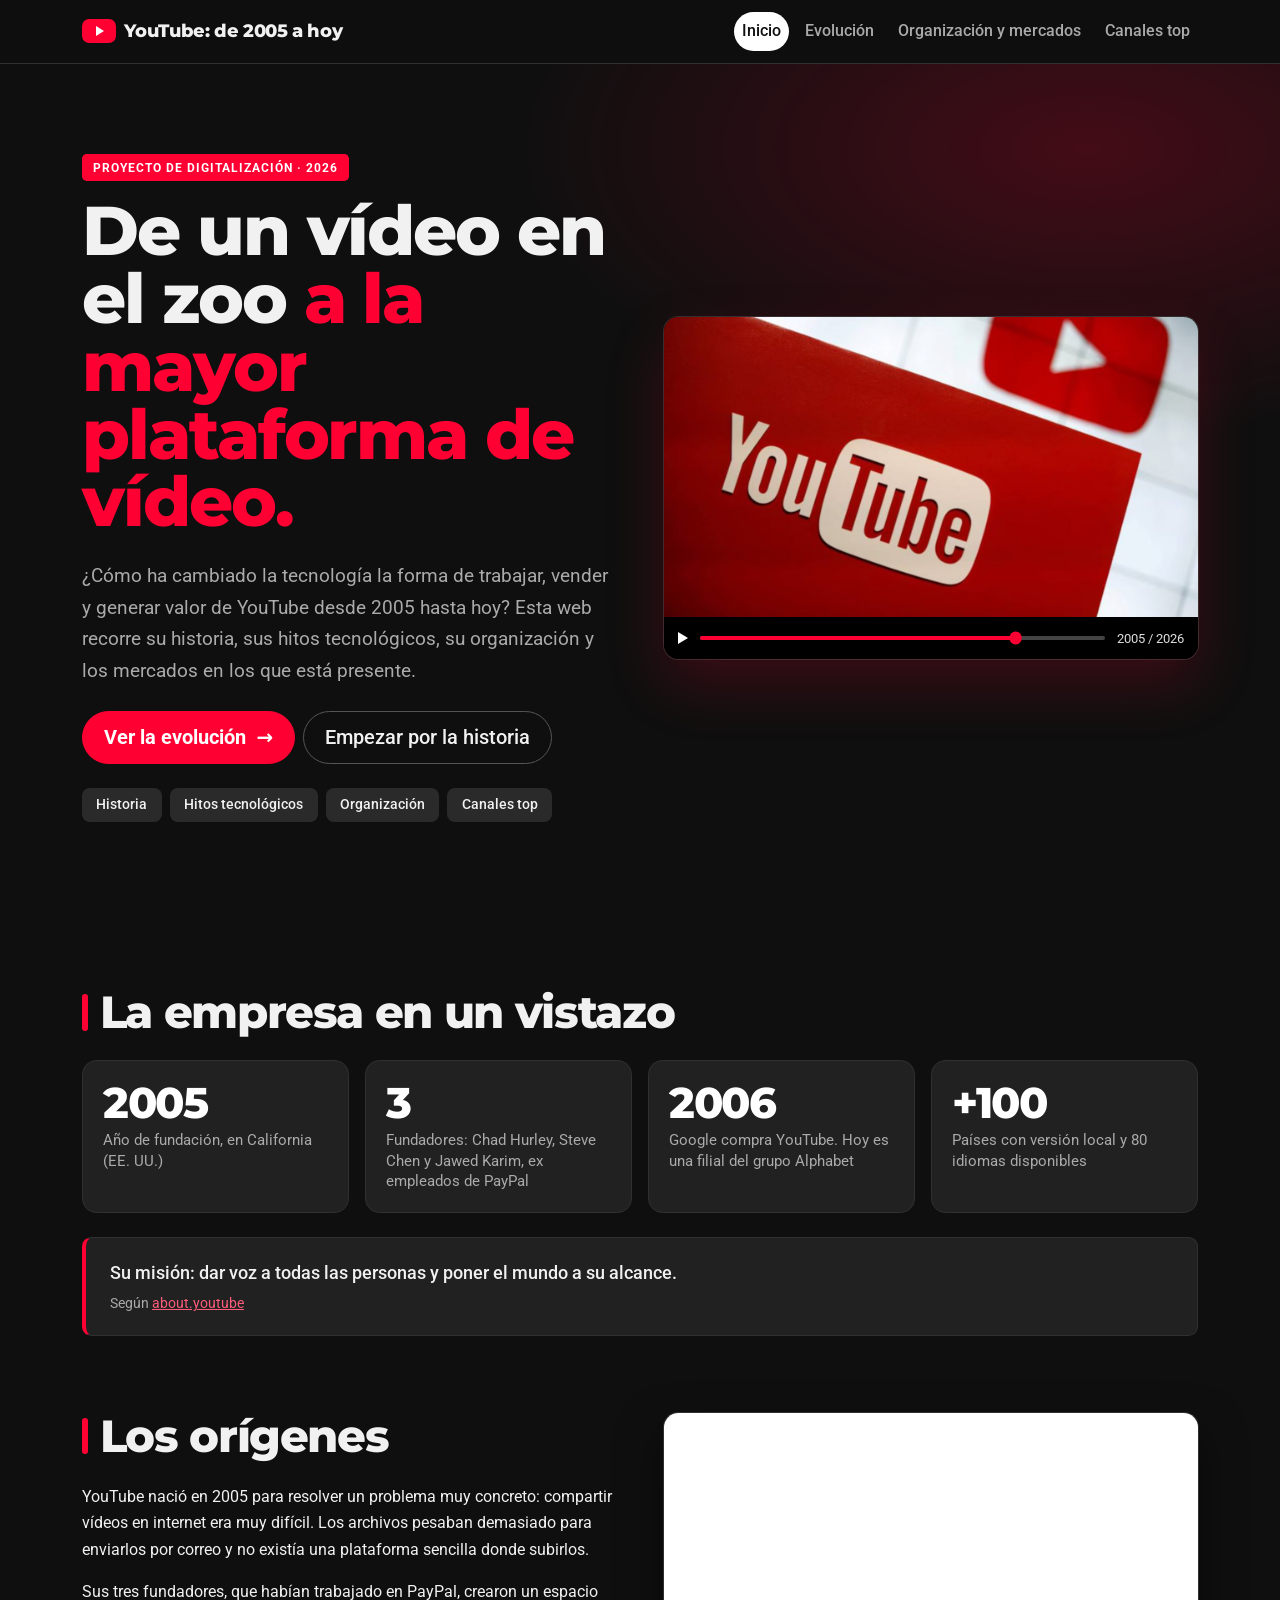
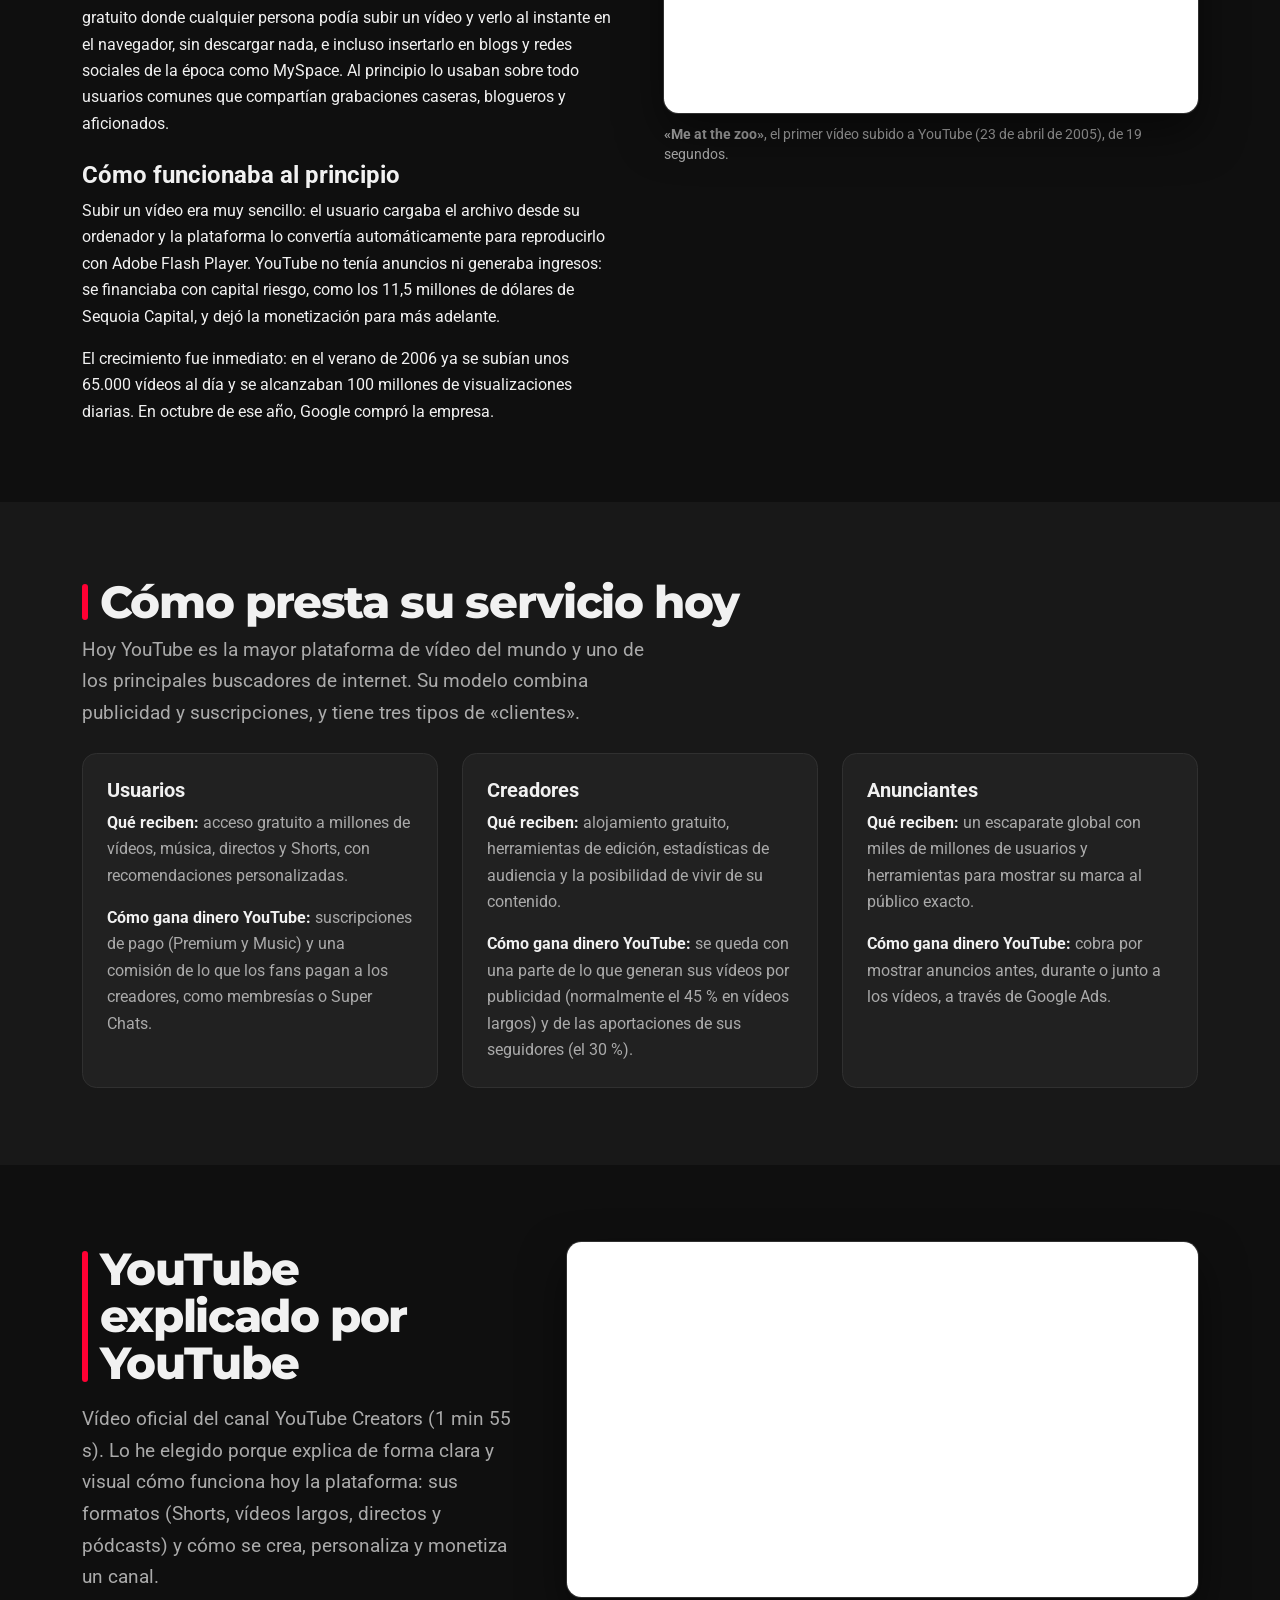
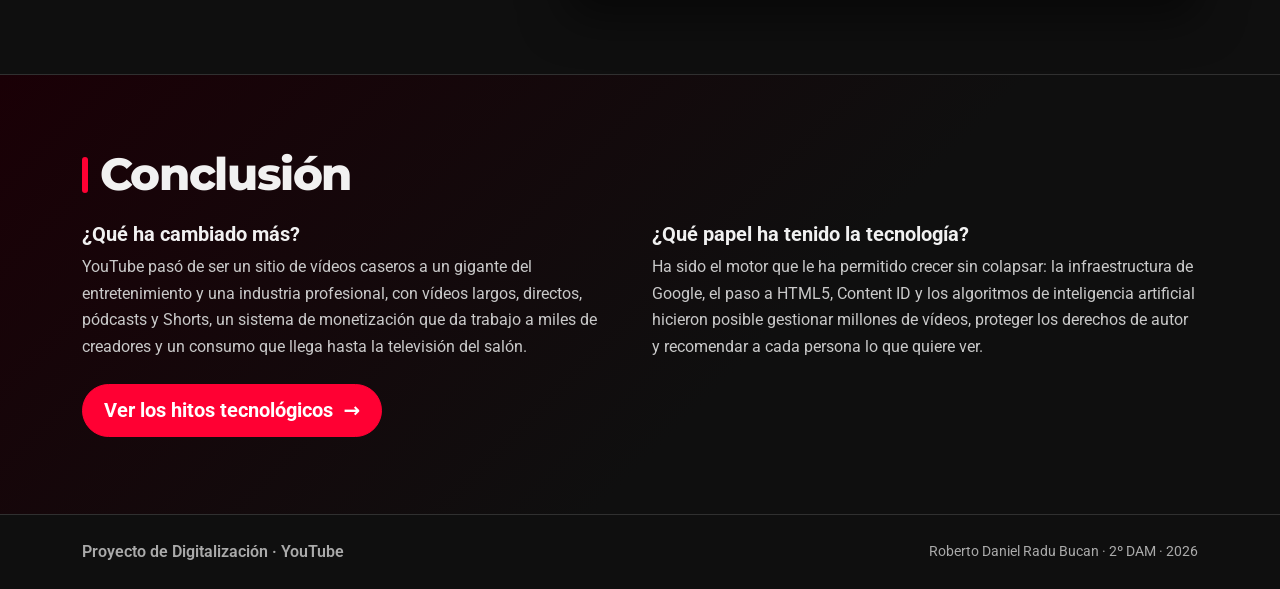
==== index.html @ c30980f0 "Web del proyecto de Digitalización: YouTube de 2005 a hoy - Páginas: Inicio, Evolución, Organización" ====
<!doctype html>
<html lang="es" data-bs-theme="dark">
<head>
  <meta charset="utf-8">
  <meta name="viewport" content="width=device-width, initial-scale=1">
  <meta name="description" content="Historia de YouTube desde su creación en 2005 y cómo presta hoy su servicio.">
  <title>Inicio | YouTube: de 2005 a hoy</title>
  <!-- Primero Bootstrap, después los estilos del proyecto. -->
  <link href="https://cdn.jsdelivr.net/npm/bootstrap@5.3.9/dist/css/bootstrap.min.css"
        rel="stylesheet" integrity="sha384-yEPZ7jP9S0QKiUQ0m3jjsO4ProIW7wvR9gXkI7JOGa2XVsw53Yke2bsdkBbjmmiX"
        crossorigin="anonymous">
  <!-- Tipografías: Montserrat para los titulares y Roboto (la de YouTube) para el texto. -->
  <link rel="preconnect" href="https://fonts.googleapis.com">
  <link rel="preconnect" href="https://fonts.gstatic.com" crossorigin>
  <link href="https://fonts.googleapis.com/css2?family=Montserrat:wght@700;800;900&family=Roboto:wght@400;500;700;900&display=swap" rel="stylesheet">
  <link rel="stylesheet" href="css/style.css">
</head>
<body class="d-flex flex-column min-vh-100">
  <a class="visually-hidden-focusable skip-link" href="#contenido">Saltar al contenido</a>

  <!-- Navegación común. Bootstrap controla el menú plegable en móviles. -->
  <nav class="navbar navbar-expand-md fixed-top site-nav" aria-label="Navegación principal">
    <div class="container">
      <a class="navbar-brand brand" href="index.html">
        <span class="brand-mark" aria-hidden="true"></span> YouTube: de 2005 a hoy
      </a>
      <button class="navbar-toggler" type="button" data-bs-toggle="collapse"
              data-bs-target="#menuPrincipal" aria-controls="menuPrincipal"
              aria-expanded="false" aria-label="Mostrar u ocultar la navegación">
        <span class="navbar-toggler-icon"></span>
      </button>
      <div class="collapse navbar-collapse" id="menuPrincipal">
        <ul class="navbar-nav ms-auto gap-md-2">
          <li class="nav-item"><a class="nav-link active" href="index.html" aria-current="page">Inicio</a></li>
          <li class="nav-item"><a class="nav-link" href="evolucion.html">Evolución</a></li>
          <li class="nav-item"><a class="nav-link" href="organizacion.html">Organización y mercados</a></li>
          <li class="nav-item"><a class="nav-link" href="canales.html">Canales top</a></li>
        </ul>
      </div>
    </div>
  </nav>

  <main id="contenido" tabindex="-1">
    <!-- Hero con dos columnas a partir de pantallas grandes. -->
    <section class="hero" aria-labelledby="titulo-inicio">
      <div class="container">
        <div class="row align-items-center g-4 g-lg-5">
          <div class="col-lg-6">
            <p class="eyebrow mb-3">Proyecto de Digitalización · 2026</p>
            <h1 id="titulo-inicio" class="hero-title">De un vídeo en el zoo <span>a la mayor plataforma de vídeo.</span></h1>
            <p class="intro mt-4 mb-4">
              ¿Cómo ha cambiado la tecnología la forma de trabajar, vender y generar valor de YouTube
              desde 2005 hasta hoy? Esta web recorre su historia, sus hitos tecnológicos, su organización
              y los mercados en los que está presente.
            </p>
            <div class="d-flex flex-wrap gap-2">
              <a class="btn btn-accent btn-lg" href="evolucion.html">
                Ver la evolución <span aria-hidden="true">→</span>
              </a>
              <a class="btn btn-ghost btn-lg" href="#historia">Empezar por la historia</a>
            </div>
            <ul class="chips list-unstyled mt-4 mb-0" aria-label="Temas de la web">
              <li><a href="#historia">Historia</a></li>
              <li><a href="evolucion.html">Hitos tecnológicos</a></li>
              <li><a href="organizacion.html">Organización</a></li>
              <li><a href="canales.html">Canales top</a></li>
            </ul>
          </div>
          <div class="col-lg-6">
            <div class="hero-media player">
              <img src="img/youtube-logo-oficina.jpg" width="1280" height="720" class="img-fluid"
                   alt="Logotipo de YouTube en blanco sobre un panel rojo en unas oficinas">
              <!-- Barra decorativa que imita el reproductor de YouTube. -->
              <div class="player-bar" aria-hidden="true">
                <span class="player-progress"></span>
                <span class="player-time">2005 / 2026</span>
              </div>
            </div>
          </div>
        </div>
      </div>
    </section>

    <!-- Ficha rápida de la empresa. -->
    <section class="section-space pb-0" aria-labelledby="titulo-ficha">
      <div class="container">
        <h2 id="titulo-ficha" class="section-title mb-4">La empresa en un vistazo</h2>
        <div class="row row-cols-2 row-cols-lg-4 g-3">
          <div class="col"><div class="stat-card h-100"><span class="stat-value">2005</span><span class="stat-label">Año de fundación, en California (EE. UU.)</span></div></div>
          <div class="col"><div class="stat-card h-100"><span class="stat-value">3</span><span class="stat-label">Fundadores: Chad Hurley, Steve Chen y Jawed Karim, ex empleados de PayPal</span></div></div>
          <div class="col"><div class="stat-card h-100"><span class="stat-value">2006</span><span class="stat-label">Google compra YouTube. Hoy es una filial del grupo Alphabet</span></div></div>
          <div class="col"><div class="stat-card h-100"><span class="stat-value">+100</span><span class="stat-label">Países con versión local y 80 idiomas disponibles</span></div></div>
        </div>
        <blockquote class="mission mt-4 mb-0">
          <p class="mb-1">Su misión: dar voz a todas las personas y poner el mundo a su alcance.</p>
          <footer>Según <a href="https://about.youtube/" target="_blank" rel="noopener">about.youtube</a></footer>
        </blockquote>
      </div>
    </section>

    <!-- Historia: orígenes y primeras etapas. -->
    <section id="historia" class="section-space" aria-labelledby="titulo-historia">
      <div class="container">
        <div class="row g-4 g-lg-5 align-items-start">
          <div class="col-lg-6">
            <h2 id="titulo-historia" class="section-title mb-4">Los orígenes</h2>
            <p>
              YouTube nació en 2005 para resolver un problema muy concreto: compartir vídeos en internet era
              muy difícil. Los archivos pesaban demasiado para enviarlos por correo y no existía una plataforma
              sencilla donde subirlos.
            </p>
            <p>
              Sus tres fundadores, que habían trabajado en PayPal, crearon un espacio gratuito donde cualquier
              persona podía subir un vídeo y verlo al instante en el navegador, sin descargar nada, e incluso
              insertarlo en blogs y redes sociales de la época como MySpace. Al principio lo usaban sobre todo
              usuarios comunes que compartían grabaciones caseras, blogueros y aficionados.
            </p>
            <h3 class="h4 fw-bold mt-4">Cómo funcionaba al principio</h3>
            <p>
              Subir un vídeo era muy sencillo: el usuario cargaba el archivo desde su ordenador y la plataforma
              lo convertía automáticamente para reproducirlo con Adobe Flash Player. YouTube no tenía anuncios ni
              generaba ingresos: se financiaba con capital riesgo, como los 11,5 millones de dólares de Sequoia
              Capital, y dejó la monetización para más adelante.
            </p>
            <p class="mb-0">
              El crecimiento fue inmediato: en el verano de 2006 ya se subían unos 65.000 vídeos al día y se
              alcanzaban 100 millones de visualizaciones diarias. En octubre de ese año, Google compró la empresa.
            </p>
          </div>
          <div class="col-lg-6">
            <figure class="video-figure mb-0">
              <div class="ratio ratio-16x9">
                <iframe src="https://www.youtube-nocookie.com/embed/jNQXAC9IVRw" title="Me at the zoo, primer vídeo de YouTube"
                        loading="lazy" allow="accelerometer; encrypted-media; gyroscope; picture-in-picture"
                        referrerpolicy="strict-origin-when-cross-origin" allowfullscreen></iframe>
              </div>
              <figcaption>
                <strong>«Me at the zoo»</strong>, el primer vídeo subido a YouTube (23 de abril de 2005), de 19 segundos.
              </figcaption>
            </figure>
          </div>
        </div>
      </div>
    </section>

    <!-- Una columna en móvil y tres a partir del breakpoint md. -->
    <section class="section-space section-alt" aria-labelledby="titulo-hoy">
      <div class="container">
        <h2 id="titulo-hoy" class="section-title mb-2">Cómo presta su servicio hoy</h2>
        <p class="intro mb-4">
          Hoy YouTube es la mayor plataforma de vídeo del mundo y uno de los principales buscadores de internet.
          Su modelo combina publicidad y suscripciones, y tiene tres tipos de «clientes».
        </p>
        <div class="row row-cols-1 row-cols-md-3 g-3 g-lg-4">
          <div class="col">
            <article class="card service-card h-100">
              <div class="card-body p-4">
                <h3 class="h5 fw-bold">Usuarios</h3>
                <p><strong>Qué reciben:</strong> acceso gratuito a millones de vídeos, música, directos y Shorts, con recomendaciones personalizadas.</p>
                <p class="mb-0"><strong>Cómo gana dinero YouTube:</strong> suscripciones de pago (Premium y Music) y una comisión de lo que los fans pagan a los creadores, como membresías o Super Chats.</p>
              </div>
            </article>
          </div>
          <div class="col">
            <article class="card service-card h-100">
              <div class="card-body p-4">
                <h3 class="h5 fw-bold">Creadores</h3>
                <p><strong>Qué reciben:</strong> alojamiento gratuito, herramientas de edición, estadísticas de audiencia y la posibilidad de vivir de su contenido.</p>
                <p class="mb-0"><strong>Cómo gana dinero YouTube:</strong> se queda con una parte de lo que generan sus vídeos por publicidad (normalmente el 45 % en vídeos largos) y de las aportaciones de sus seguidores (el 30 %).</p>
              </div>
            </article>
          </div>
          <div class="col">
            <article class="card service-card h-100">
              <div class="card-body p-4">
                <h3 class="h5 fw-bold">Anunciantes</h3>
                <p><strong>Qué reciben:</strong> un escaparate global con miles de millones de usuarios y herramientas para mostrar su marca al público exacto.</p>
                <p class="mb-0"><strong>Cómo gana dinero YouTube:</strong> cobra por mostrar anuncios antes, durante o junto a los vídeos, a través de Google Ads.</p>
              </div>
            </article>
          </div>
        </div>
      </div>
    </section>

    <!-- Vídeo oficial elegido en la Fase 1. -->
    <section class="section-space" aria-labelledby="titulo-video">
      <div class="container">
        <div class="row g-4 g-lg-5 align-items-center">
          <div class="col-lg-5">
            <h2 id="titulo-video" class="section-title mb-3">YouTube explicado por YouTube</h2>
            <p class="intro mb-0">
              Vídeo oficial del canal YouTube Creators (1 min 55 s). Lo he elegido porque explica de forma clara
              y visual cómo funciona hoy la plataforma: sus formatos (Shorts, vídeos largos, directos y pódcasts)
              y cómo se crea, personaliza y monetiza un canal.
            </p>
          </div>
          <div class="col-lg-7">
            <div class="ratio ratio-16x9 video-frame">
              <iframe src="https://www.youtube-nocookie.com/embed/qlzSMFWs0xQ" title="Vídeo oficial de YouTube Creators sobre cómo empezar en YouTube"
                      loading="lazy" allow="accelerometer; encrypted-media; gyroscope; picture-in-picture"
                        referrerpolicy="strict-origin-when-cross-origin" allowfullscreen></iframe>
            </div>
          </div>
        </div>
      </div>
    </section>

    <!-- Conclusión y enlace a la siguiente página. -->
    <section class="section-space section-dark" aria-labelledby="titulo-conclusion">
      <div class="container">
        <h2 id="titulo-conclusion" class="section-title mb-4">Conclusión</h2>
        <div class="row g-4">
          <div class="col-md-6">
            <h3 class="h5 fw-bold">¿Qué ha cambiado más?</h3>
            <p class="mb-0">YouTube pasó de ser un sitio de vídeos caseros a un gigante del entretenimiento y una industria profesional, con vídeos largos, directos, pódcasts y Shorts, un sistema de monetización que da trabajo a miles de creadores y un consumo que llega hasta la televisión del salón.</p>
          </div>
          <div class="col-md-6">
            <h3 class="h5 fw-bold">¿Qué papel ha tenido la tecnología?</h3>
            <p class="mb-0">Ha sido el motor que le ha permitido crecer sin colapsar: la infraestructura de Google, el paso a HTML5, Content ID y los algoritmos de inteligencia artificial hicieron posible gestionar millones de vídeos, proteger los derechos de autor y recomendar a cada persona lo que quiere ver.</p>
          </div>
        </div>
        <a class="btn btn-accent btn-lg mt-4" href="evolucion.html">Ver los hitos tecnológicos <span aria-hidden="true">→</span></a>
      </div>
    </section>
  </main>

  <!-- Pie común a todas las páginas. -->
  <footer class="site-footer mt-auto">
    <div class="container d-flex flex-wrap align-items-center justify-content-between gap-2">
      <span class="fw-semibold">Proyecto de Digitalización · YouTube</span>
      <small>Roberto Daniel Radu Bucan · 2º DAM · 2026</small>
    </div>
  </footer>

  <!-- El bundle activa los componentes con atributos data-bs-*. -->
  <script src="https://cdn.jsdelivr.net/npm/bootstrap@5.3.9/dist/js/bootstrap.bundle.min.js"
          integrity="sha384-WyOxWvTyr1QaMPfiPJSv76iReVthorl5uWlFtZPyK0IEB0hGzo9y5Bp9mYanr8Bu"
          crossorigin="anonymous"></script>
</body>
</html>
---- css/style.css ----
/* =========================================================
   Tema «YouTube modo oscuro» para el proyecto de YouTube.
   Basado en la plantilla de la asignatura (Bootstrap 5.3).
   ========================================================= */
:root {
  --bg: #0f0f0f;          /* Fondo principal, como la app de YouTube en modo oscuro */
  --bg-2: #181818;        /* Fondo de secciones alternas */
  --card: #212121;        /* Tarjetas */
  --card-2: #2a2a2a;
  --ink: #f1f1f1;         /* Texto principal */
  --muted: #aaaaaa;       /* Texto secundario */
  --accent: #ff0033;      /* Rojo YouTube */
  --accent-dark: #cc0029;
  --border: #303030;
  --nav-height: 4rem;
  --font-text: "Roboto", system-ui, sans-serif;
  --font-display: "Montserrat", "Roboto", system-ui, sans-serif;
  --bs-body-bg: var(--bg);
  --bs-body-color: var(--ink);
}

body {
  padding-top: var(--nav-height);
  background: var(--bg);
  color: var(--ink);
  font-family: var(--font-text);
  line-height: 1.65;
}

a {
  color: #ff5c7a;
}

:focus-visible {
  outline: 3px solid var(--accent);
  outline-offset: 3px;
}

.skip-link {
  position: fixed;
  z-index: 1040;
  top: .5rem;
  left: .5rem;
  padding: .5rem 1rem;
  background: var(--accent);
  color: #fff;
}

/* ---------- Navegación ---------- */
.site-nav {
  min-height: var(--nav-height);
  background: rgb(15 15 15 / 92%);
  backdrop-filter: blur(10px);
  border-bottom: 1px solid var(--border);
}

.brand {
  display: inline-flex;
  align-items: center;
  gap: .55rem;
  color: var(--ink);
  font-family: var(--font-display);
  font-size: 1.15rem;
  font-weight: 800;
  letter-spacing: -.02em;
}

.brand:hover {
  color: #fff;
}

.brand-mark {
  position: relative;
  width: 2.1rem;
  height: 1.5rem;
  border-radius: .45rem;
  background: var(--accent);
}

.brand-mark::after {
  content: "";
  position: absolute;
  top: 50%;
  left: 54%;
  transform: translate(-50%, -50%);
  border-style: solid;
  border-width: .32rem 0 .32rem .55rem;
  border-color: transparent transparent transparent #fff;
}

.site-nav .nav-link {
  padding: .4rem .95rem;
  border-radius: 2rem;
  color: var(--muted);
  font-weight: 500;
}

.site-nav .nav-link:hover {
  background: var(--card-2);
  color: #fff;
}

.site-nav .nav-link.active {
  background: #fff;
  color: #0f0f0f;
}

.site-nav .navbar-toggler {
  border-color: var(--border);
}

.site-nav .navbar-toggler:focus-visible {
  outline: 3px solid var(--accent);
  outline-offset: 2px;
  box-shadow: none;
}

.site-footer {
  padding-block: 1.5rem;
  border-top: 1px solid var(--border);
  background: var(--bg);
  color: var(--muted);
}

/* ---------- Tipografía ---------- */
.hero-title,
.page-title,
.section-title,
.top1-name,
.stat-value,
.top1-number {
  font-family: var(--font-display);
  font-weight: 800;
  letter-spacing: -.03em;
}

.section-title {
  position: relative;
  padding-left: 1.1rem;
  font-size: clamp(1.9rem, 4vw, 2.8rem);
  line-height: 1.05;
}

/* Barra roja a la izquierda de cada título de sección. */
.section-title::before {
  content: "";
  position: absolute;
  top: .12em;
  bottom: .12em;
  left: 0;
  width: .35rem;
  border-radius: .2rem;
  background: var(--accent);
}

.intro {
  max-width: 52ch;
  color: var(--muted);
  font-size: clamp(1.05rem, 1.8vw, 1.2rem);
}

.eyebrow {
  display: inline-block;
  padding: .2rem .7rem;
  border-radius: .3rem;
  background: var(--accent);
  color: #fff;
  font-size: .78rem;
  font-weight: 700;
  letter-spacing: .08em;
  text-transform: uppercase;
}

.eyebrow-light {
  background: #fff;
  color: #0f0f0f;
}

.text-muted-ink {
  color: var(--muted);
}

/* ---------- Hero ---------- */
.hero {
  position: relative;
  overflow: hidden;
  padding-block: clamp(3rem, 7vw, 6.5rem);
  background:
    radial-gradient(60rem 30rem at 85% 10%, rgb(255 0 51 / 22%), transparent 60%),
    var(--bg);
}

.hero-title {
  margin: 0;
  font-size: clamp(2.6rem, 5.4vw, 4.4rem);
  line-height: .98;
}

.hero-title span {
  color: var(--accent);
}

.hero-media {
  overflow: hidden;
  border-radius: .9rem;
  background: #000;
  box-shadow: 0 25px 60px rgb(255 0 51 / 18%), 0 0 0 1px var(--border);
}

.hero-media img {
  display: block;
  width: 100%;
  aspect-ratio: 16 / 9;
  object-fit: cover;
}

/* Imitación de la barra del reproductor. */
.player-bar {
  display: flex;
  align-items: center;
  gap: .75rem;
  padding: .65rem .9rem;
  background: #000;
  color: #ddd;
  font-size: .8rem;
}

.player-bar::before {
  content: "";
  border-style: solid;
  border-width: .4rem 0 .4rem .65rem;
  border-color: transparent transparent transparent #fff;
}

.player-progress {
  position: relative;
  flex: 1;
  height: .25rem;
  border-radius: 1rem;
  background: #444;
}

.player-progress::before {
  content: "";
  position: absolute;
  inset: 0 22% 0 0;
  border-radius: 1rem;
  background: var(--accent);
}

.player-progress::after {
  content: "";
  position: absolute;
  top: 50%;
  left: 78%;
  width: .8rem;
  height: .8rem;
  border-radius: 50%;
  background: var(--accent);
  transform: translate(-50%, -50%);
}

/* Chips de filtro, como los de la página de inicio de YouTube. */
.chips {
  display: flex;
  flex-wrap: wrap;
  gap: .5rem;
}

.chips a {
  display: inline-block;
  padding: .35rem .9rem;
  border-radius: .5rem;
  background: var(--card-2);
  color: var(--ink);
  font-size: .9rem;
  font-weight: 500;
  text-decoration: none;
}

.chips a:hover {
  background: #fff;
  color: #0f0f0f;
}

/* ---------- Botones ---------- */
.btn-accent {
  --bs-btn-color: #fff;
  --bs-btn-bg: var(--accent);
  --bs-btn-border-color: var(--accent);
  --bs-btn-hover-color: #fff;
  --bs-btn-hover-bg: var(--accent-dark);
  --bs-btn-hover-border-color: var(--accent-dark);
  --bs-btn-active-color: #fff;
  --bs-btn-active-bg: var(--accent-dark);
  --bs-btn-active-border-color: var(--accent-dark);
  --bs-btn-focus-shadow-rgb: 255, 0, 51;
  --bs-btn-font-weight: 700;
  padding: .65rem 1.3rem;
  border-radius: 2rem;
}

.btn-ghost {
  --bs-btn-color: var(--ink);
  --bs-btn-border-color: #555;
  --bs-btn-hover-color: #0f0f0f;
  --bs-btn-hover-bg: #fff;
  --bs-btn-hover-border-color: #fff;
  --bs-btn-font-weight: 500;
  padding: .65rem 1.3rem;
  border-radius: 2rem;
}

.btn-accent span {
  margin-inline-start: .35rem;
}

/* ---------- Secciones ---------- */
.section-space {
  padding-block: clamp(2.75rem, 6vw, 5rem);
}

.section-alt {
  background: var(--bg-2);
}

.section-dark {
  background: linear-gradient(135deg, #1a0006, #0f0f0f 60%);
  border-top: 1px solid var(--border);
}

.section-dark p {
  color: #c9c9c9;
}

.page-intro {
  padding-block: clamp(3rem, 6vw, 5rem);
  border-bottom: 1px solid var(--border);
  background:
    radial-gradient(50rem 22rem at 90% 0%, rgb(255 0 51 / 20%), transparent 60%),
    var(--bg);
}

.page-title {
  margin-bottom: 1rem;
  font-size: clamp(2.8rem, 7vw, 5rem);
  line-height: 1;
}

/* ---------- Tarjetas ---------- */
.service-card {
  --bs-card-bg: var(--card);
  --bs-card-border-color: var(--border);
  --bs-card-border-radius: .9rem;
  --bs-card-color: var(--ink);
}

.service-card {
  transition: transform .2s ease, box-shadow .2s ease;
}

.service-card:hover {
  transform: translateY(-4px);
  box-shadow: 0 12px 30px rgb(0 0 0 / 45%), inset 0 3px 0 var(--accent);
}

.service-card p {
  color: var(--muted);
}

.service-card strong {
  color: var(--ink);
}

.stat-card {
  display: flex;
  flex-direction: column;
  gap: .35rem;
  padding: 1.25rem;
  border: 1px solid var(--border);
  border-radius: .9rem;
  background: var(--card);
}

.stat-value {
  color: #fff;
  font-size: clamp(2rem, 3.4vw, 2.7rem);
  line-height: 1;
}

.stat-label {
  color: var(--muted);
  font-size: .93rem;
  line-height: 1.4;
}

.stat-source {
  color: #8a8a8a;
  font-size: .8rem;
  font-style: italic;
}

.stat-spain {
  background: linear-gradient(135deg, rgb(170 21 27 / 35%), rgb(241 191 0 / 20%)), var(--card);
}

.mission {
  padding: 1.25rem 1.5rem;
  border: 1px solid var(--border);
  border-left: 4px solid var(--accent);
  border-radius: .6rem;
  background: var(--card);
  font-size: 1.15rem;
  font-weight: 500;
}

.mission footer {
  color: var(--muted);
  font-size: .85rem;
  font-weight: 400;
}

/* ---------- Vídeos e imágenes ---------- */
.video-figure figcaption,
.figure-card figcaption {
  margin-top: .75rem;
  color: var(--muted);
  font-size: .85rem;
  line-height: 1.45;
}

.video-figure .ratio,
.video-frame {
  overflow: hidden;
  border-radius: .9rem;
  box-shadow: 0 0 0 1px var(--border), 0 20px 45px rgb(0 0 0 / 50%);
}

.figure-card {
  padding: .9rem;
  border: 1px solid var(--border);
  border-radius: .9rem;
  background: var(--card);
}

.figure-card img {
  display: block;
  border-radius: .55rem;
  transition: transform .3s ease;
}

.figure-card a:hover img {
  transform: scale(1.01);
}

.figure-card figcaption {
  padding-left: .75rem;
  border-left: 3px solid var(--accent);
}

/* ---------- Acordeón de hitos ---------- */
.service-accordion {
  --bs-accordion-bg: var(--card);
  --bs-accordion-color: var(--ink);
  --bs-accordion-border-color: var(--border);
  --bs-accordion-btn-color: var(--ink);
  --bs-accordion-btn-bg: var(--card);
  --bs-accordion-active-bg: var(--card-2);
  --bs-accordion-active-color: #fff;
  --bs-accordion-btn-focus-box-shadow: inset 0 0 0 2px var(--accent);
  --bs-accordion-border-radius: .9rem;
  --bs-accordion-inner-border-radius: .85rem;
}

.service-accordion .accordion-button {
  font-weight: 700;
}

.service-accordion .accordion-body {
  color: #d5d5d5;
}

.year-tag {
  display: inline-block;
  min-width: 6.5rem;
  margin-right: .75rem;
  padding: .15rem .55rem;
  border-radius: .3rem;
  background: #000;
  color: #fff;
  font-size: .85rem;
  font-weight: 700;
  text-align: center;
  box-shadow: inset 0 -3px 0 var(--accent);
}

.badge-proceso {
  margin-left: .5rem;
  padding: .1rem .55rem;
  border-radius: 1rem;
  background: var(--accent);
  color: #fff;
  font-size: .7rem;
  font-weight: 700;
  white-space: nowrap;
}

.ad-box {
  height: 100%;
  padding: .85rem 1rem;
  border-radius: .6rem;
  font-size: .95rem;
}

.ad-box span {
  display: block;
  margin-bottom: .25rem;
  font-size: .75rem;
  font-weight: 900;
  letter-spacing: .08em;
  text-transform: uppercase;
}

.ad-before {
  border: 1px solid var(--border);
  background: #161616;
}

.ad-before span {
  color: var(--muted);
}

.ad-after {
  border: 1px solid rgb(255 0 51 / 45%);
  background: rgb(255 0 51 / 10%);
}

.ad-after span {
  color: #ff5c7a;
}

/* ---------- Tablas ---------- */
.compare-table {
  --bs-table-bg: var(--card);
  --bs-table-color: var(--ink);
  --bs-table-border-color: var(--border);
  overflow: hidden;
  border: 1px solid var(--border);
  border-radius: .9rem;
}

.compare-table thead th {
  background: #000;
  color: #fff;
  border-bottom: 3px solid var(--accent);
  font-size: .85rem;
  letter-spacing: .04em;
  text-transform: uppercase;
}

.compare-table tbody th {
  background: var(--card-2);
  white-space: nowrap;
}

.compare-table a,
.mission a,
.stat-source a {
  color: #ff5c7a;
}

/* ---------- Organigrama ---------- */
.org-chart {
  display: flex;
  flex-direction: column;
  align-items: center;
  gap: 1.9rem;
}

.org-chart li {
  position: relative;
  display: flex;
  flex-direction: column;
  align-items: center;
  gap: .3rem;
}

.org-chart li + li::before {
  content: "";
  position: absolute;
  top: -1.9rem;
  left: 50%;
  width: 3px;
  height: 1.6rem;
  background: var(--accent);
}

.org-box {
  min-width: 15rem;
  padding: .75rem 1.5rem;
  border: 1px solid var(--border);
  border-radius: .7rem;
  background: var(--card);
  font-family: var(--font-display);
  font-size: 1.2rem;
  font-weight: 800;
  letter-spacing: -.02em;
  text-align: center;
}

.org-main {
  border-color: var(--accent);
  background: var(--accent);
  color: #fff;
  box-shadow: 0 10px 30px rgb(255 0 51 / 30%);
}

.org-chart small {
  color: var(--muted);
}

/* ---------- Gráficos de barras ---------- */
.chart-card {
  padding: 1.5rem;
  border: 1px solid var(--border);
  border-radius: .9rem;
  background: var(--card);
}

.bar-row {
  display: grid;
  grid-template-columns: minmax(8rem, 13rem) 1fr 3.5rem;
  align-items: center;
  gap: .75rem;
  margin-bottom: .65rem;
  font-size: .9rem;
}

.bar-track {
  height: .9rem;
  border-radius: 1rem;
  background: #333;
}

.bar-fill {
  height: 100%;
  border-radius: 1rem;
  background: linear-gradient(90deg, var(--accent-dark), var(--accent));
}

.bar-value {
  font-weight: 900;
  text-align: right;
}

/* ---------- Página «Canales top» ---------- */
.top1-card {
  position: relative;
  overflow: hidden;
  padding: clamp(1.5rem, 4vw, 3rem);
  border: 1px solid rgb(255 0 51 / 45%);
  border-radius: 1.1rem;
  background:
    radial-gradient(40rem 20rem at 100% 100%, rgb(255 0 51 / 35%), transparent 65%),
    #000;
  box-shadow: 0 25px 60px rgb(255 0 51 / 18%);
}

.top1-name {
  margin: 0;
  font-size: clamp(3.2rem, 8vw, 6rem);
  line-height: .95;
}

.top1-sub,
.top1-text {
  color: #cfcfcf;
}

.top1-number {
  color: var(--accent);
  font-size: clamp(2.8rem, 6.5vw, 4.6rem);
  line-height: 1;
}

.bar-row-wide {
  grid-template-columns: minmax(12rem, 17rem) 1fr 4rem;
}

.bar-row-wide .bar-label small {
  display: block;
  color: var(--muted);
  font-size: .75rem;
}

.bar-top .bar-fill {
  background: linear-gradient(90deg, #fff, #ddd);
}

.bar-es .bar-label,
.bar-es .bar-label b {
  color: #ffcc33;
}

.bar-es .bar-fill {
  background: repeating-linear-gradient(90deg, var(--accent) 0 12px, #f1bf00 12px 16px);
}

/* Muestra de color para la leyenda del top 10. */
.legend-es {
  display: inline-block;
  width: 1.4rem;
  height: .6rem;
  margin-right: .35rem;
  border-radius: 1rem;
  background: repeating-linear-gradient(90deg, var(--accent) 0 6px, #f1bf00 6px 8px);
  vertical-align: middle;
}

.rank-pill {
  display: inline-flex;
  align-items: center;
  justify-content: center;
  width: 2rem;
  height: 2rem;
  border-radius: 50%;
  background: var(--accent);
  color: #fff;
  font-weight: 900;
}

.history-list,
.method-list {
  padding-left: 1.1rem;
}

.history-list li,
.method-list li {
  margin-bottom: .5rem;
}

.history-list li::marker,
.method-list li::marker {
  color: var(--accent);
}

/* ---------- Móvil ---------- */
@media (max-width: 575.98px) {
  .bar-row,
  .bar-row-wide {
    grid-template-columns: 1fr 3.5rem;
  }

  .bar-label {
    grid-column: 1 / -1;
  }

  .year-tag {
    min-width: 0;
  }
}

@media (max-width: 767.98px) {
  .site-nav .navbar-collapse {
    max-height: calc(100dvh - var(--nav-height));
    overflow-y: auto;
  }

  .site-nav .navbar-nav {
    padding-block: .5rem;
  }
}
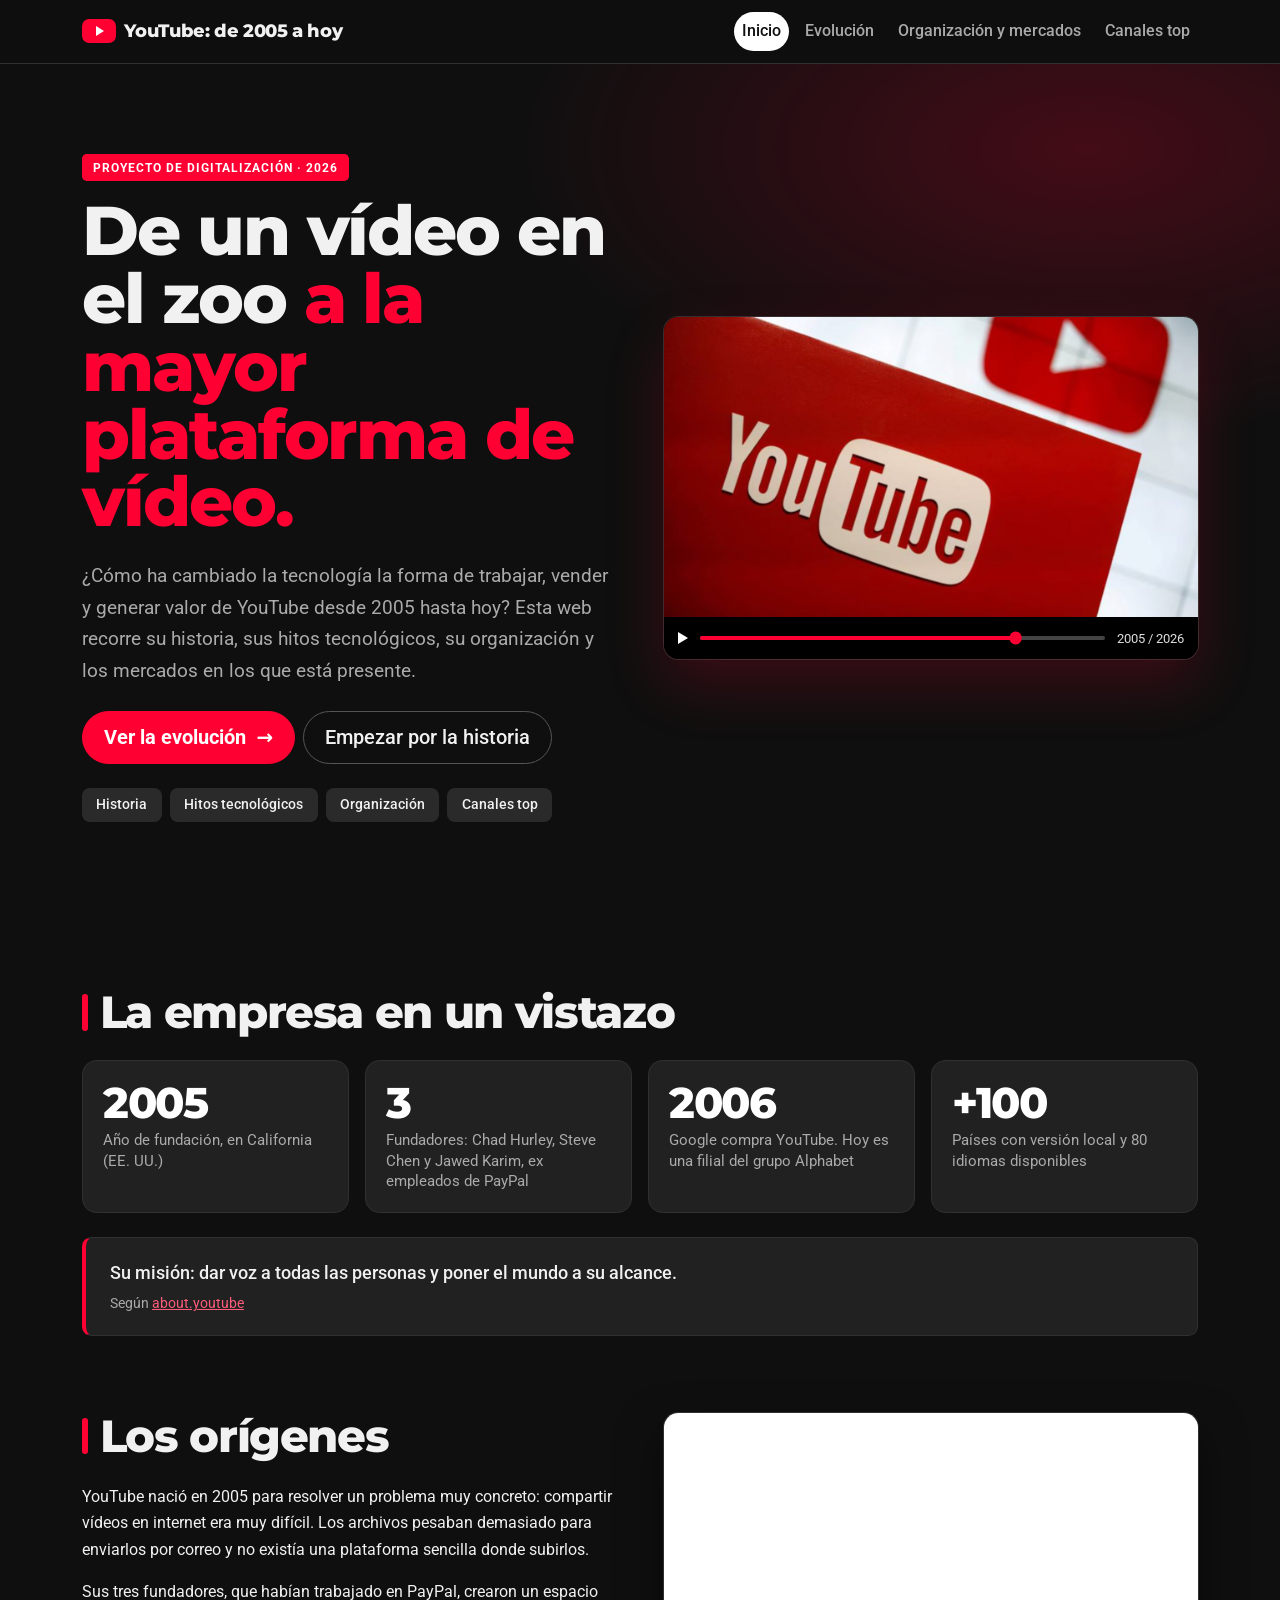
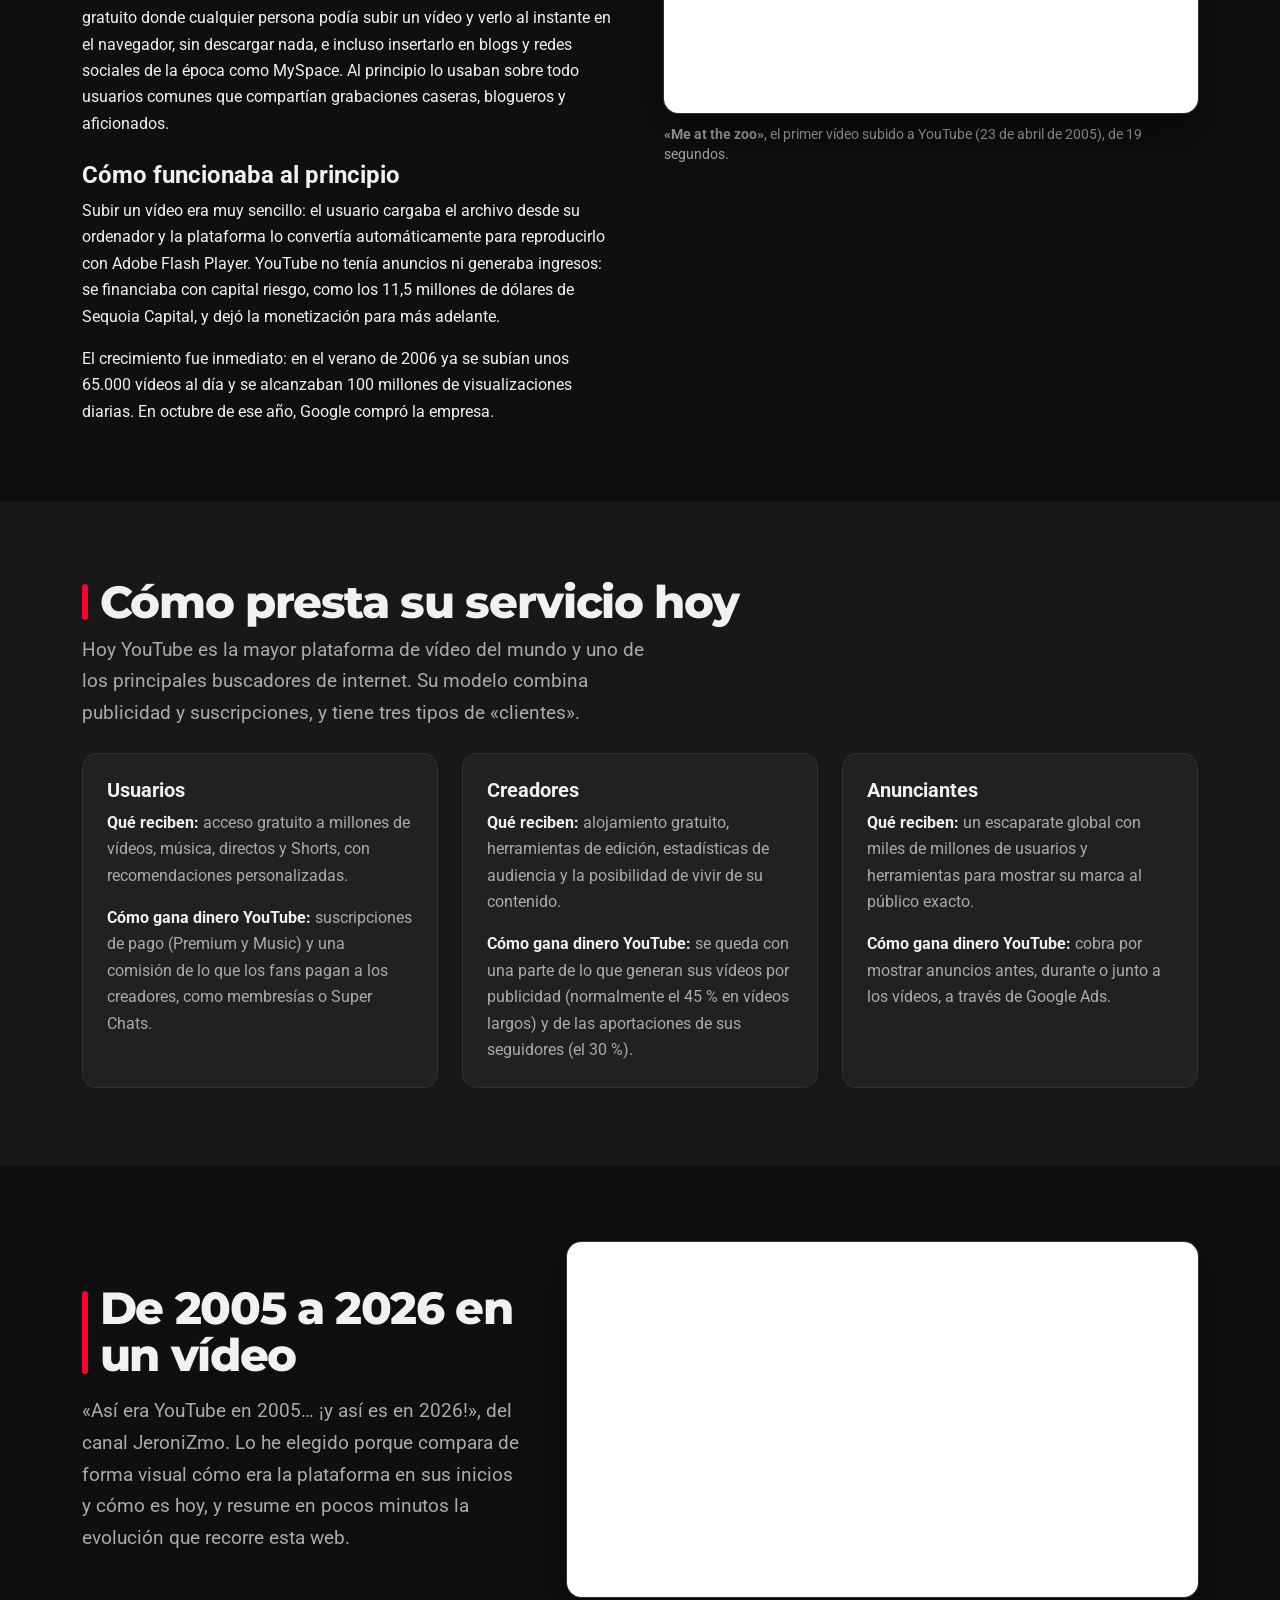
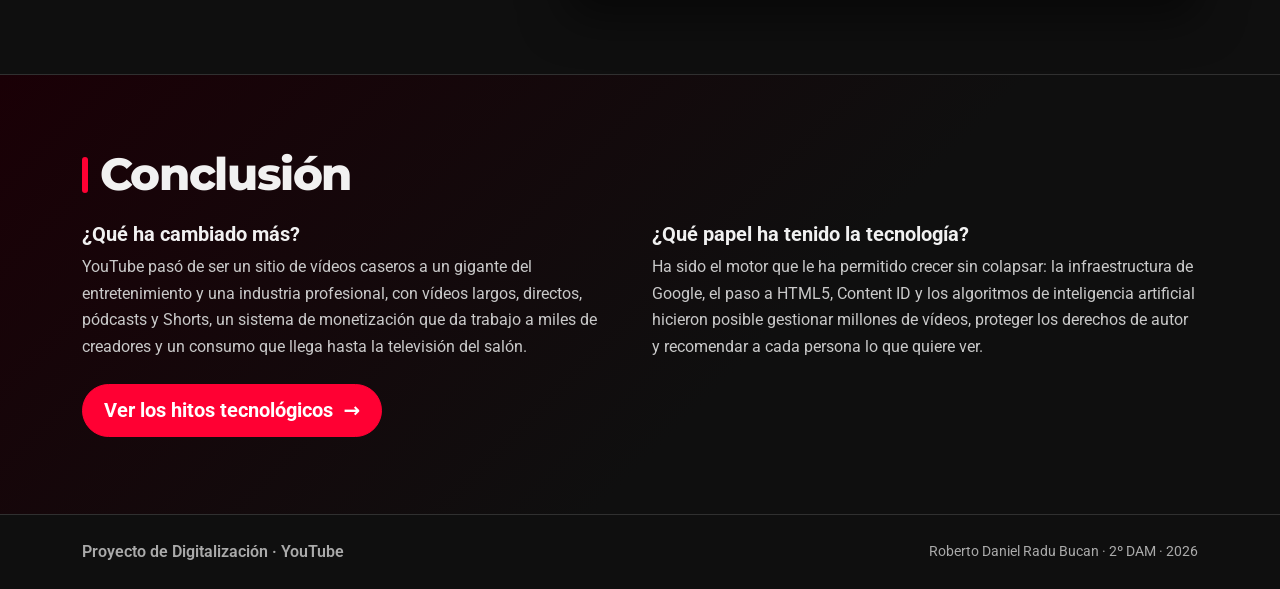
==== commit 26443474: "Cambia el vídeo de Inicio, quita la sección de fuentes y corrige un dato - Nuevo vídeo sobre la evol" ====
--- a/index.html
+++ b/index.html
@@ -183,21 +183,21 @@
       </div>
     </section>
 
-    <!-- Vídeo oficial elegido en la Fase 1. -->
+    <!-- Vídeo sobre la evolución de YouTube. -->
     <section class="section-space" aria-labelledby="titulo-video">
       <div class="container">
         <div class="row g-4 g-lg-5 align-items-center">
           <div class="col-lg-5">
-            <h2 id="titulo-video" class="section-title mb-3">YouTube explicado por YouTube</h2>
+            <h2 id="titulo-video" class="section-title mb-3">De 2005 a 2026 en un vídeo</h2>
             <p class="intro mb-0">
-              Vídeo oficial del canal YouTube Creators (1 min 55 s). Lo he elegido porque explica de forma clara
-              y visual cómo funciona hoy la plataforma: sus formatos (Shorts, vídeos largos, directos y pódcasts)
-              y cómo se crea, personaliza y monetiza un canal.
+              «Así era YouTube en 2005… ¡y así es en 2026!», del canal JeroniZmo. Lo he elegido porque compara
+              de forma visual cómo era la plataforma en sus inicios y cómo es hoy, y resume en pocos minutos
+              la evolución que recorre esta web.
             </p>
           </div>
           <div class="col-lg-7">
             <div class="ratio ratio-16x9 video-frame">
-              <iframe src="https://www.youtube-nocookie.com/embed/qlzSMFWs0xQ" title="Vídeo oficial de YouTube Creators sobre cómo empezar en YouTube"
+              <iframe src="https://www.youtube-nocookie.com/embed/ozm5P4v6Fe4" title="Así era YouTube en 2005… ¡y así es en 2026!, vídeo de JeroniZmo"
                       loading="lazy" allow="accelerometer; encrypted-media; gyroscope; picture-in-picture"
                         referrerpolicy="strict-origin-when-cross-origin" allowfullscreen></iframe>
             </div>
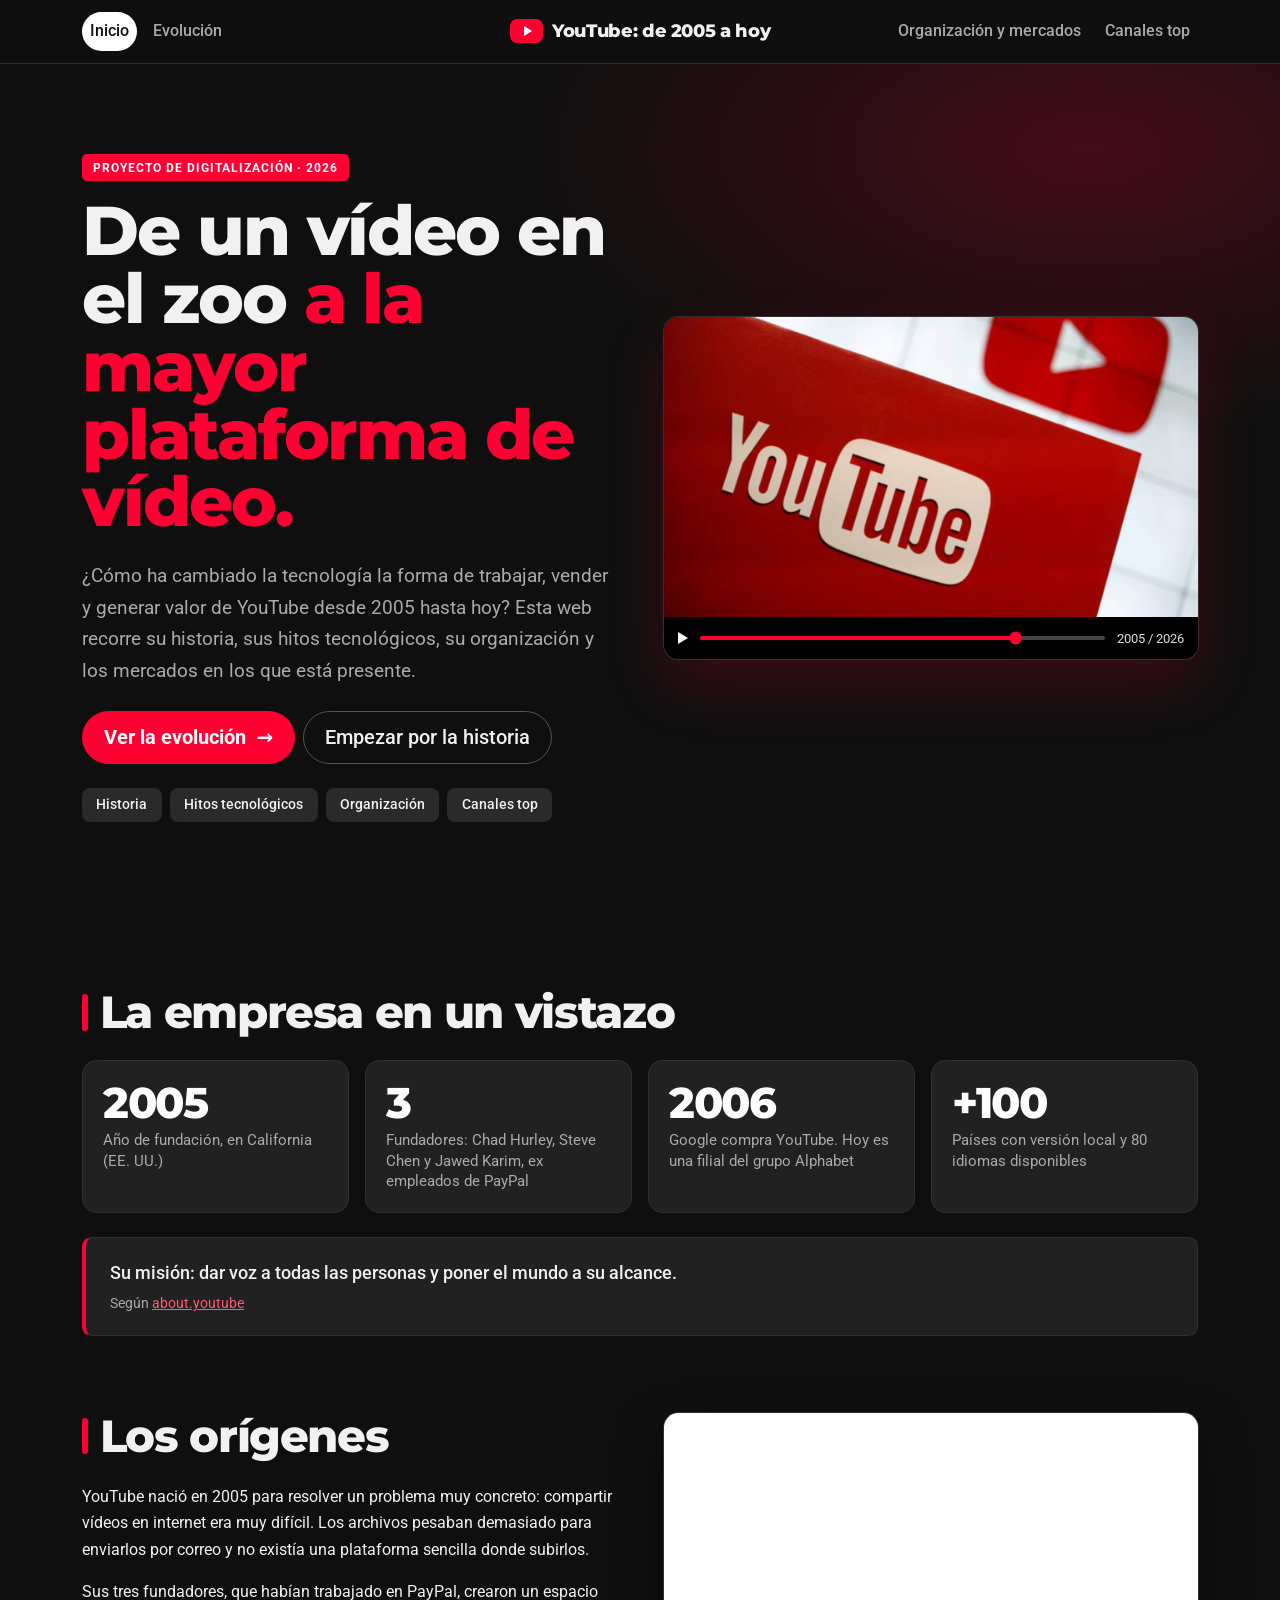
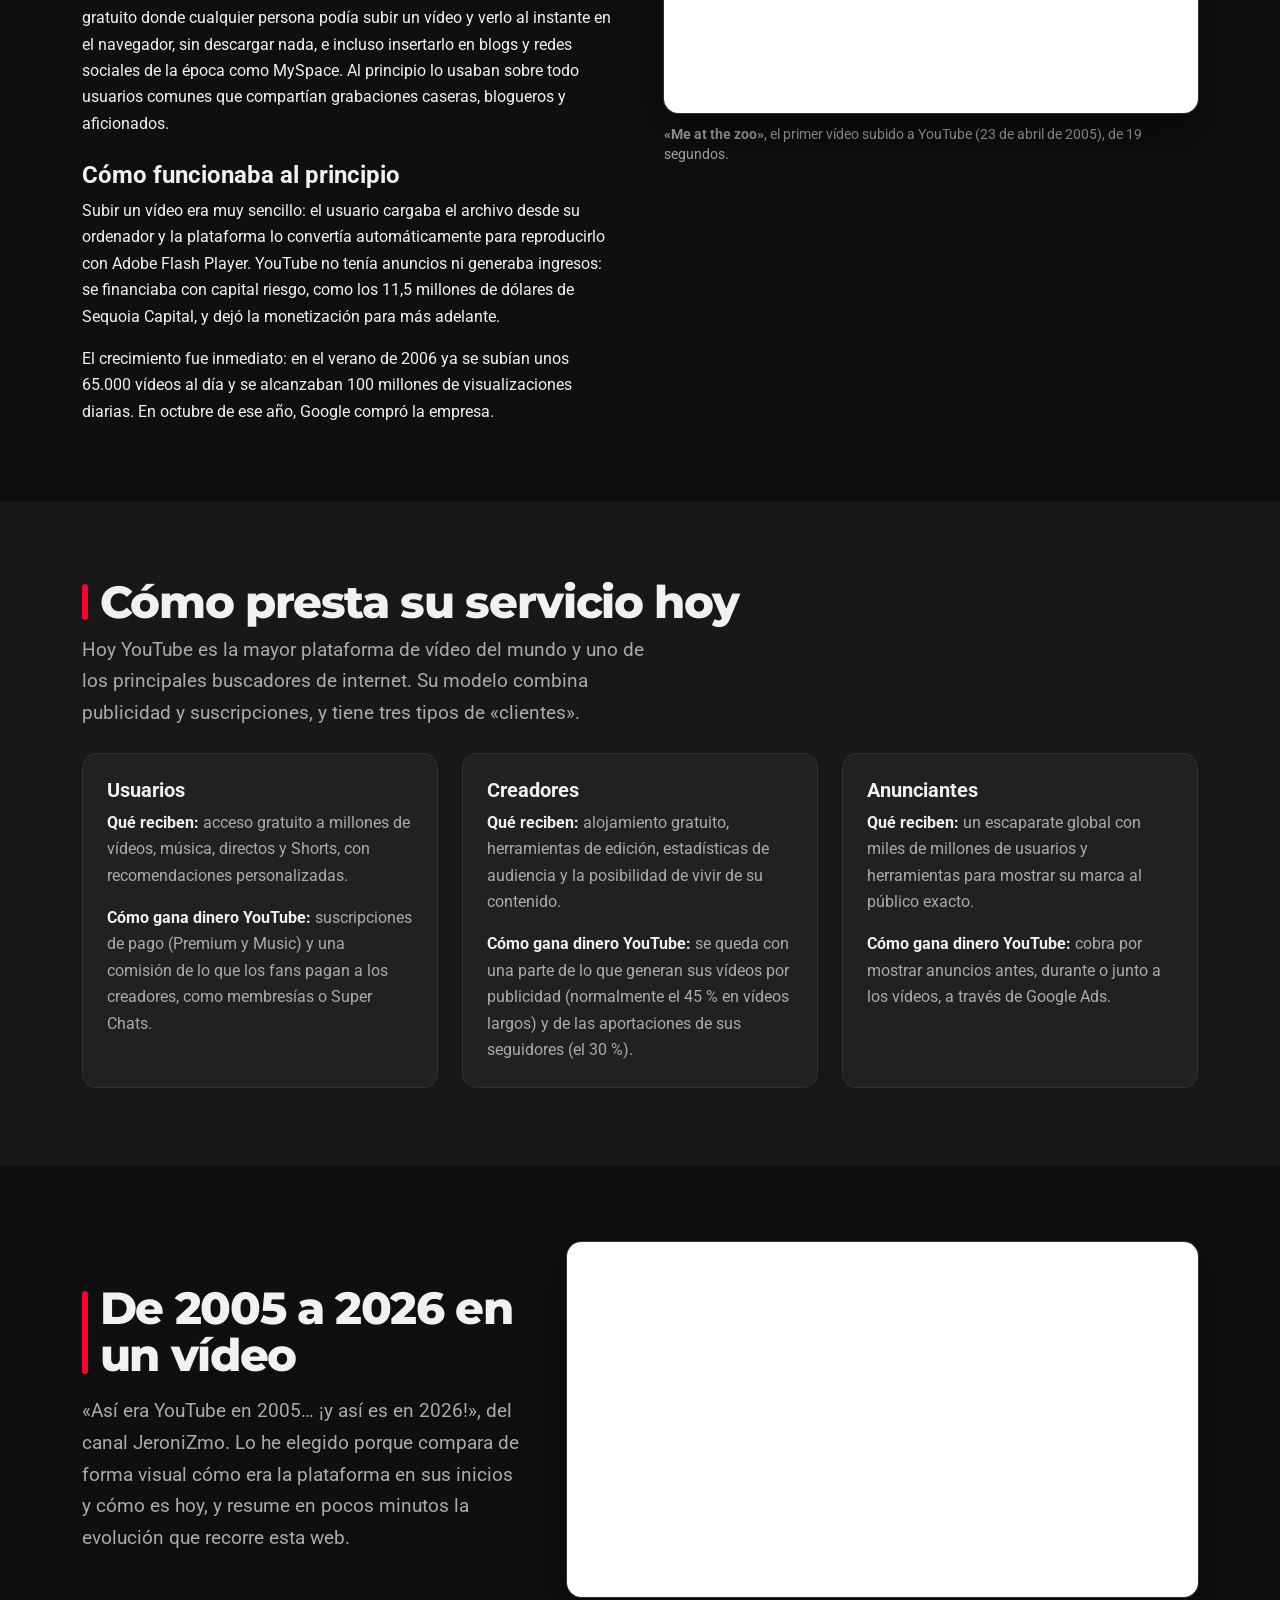
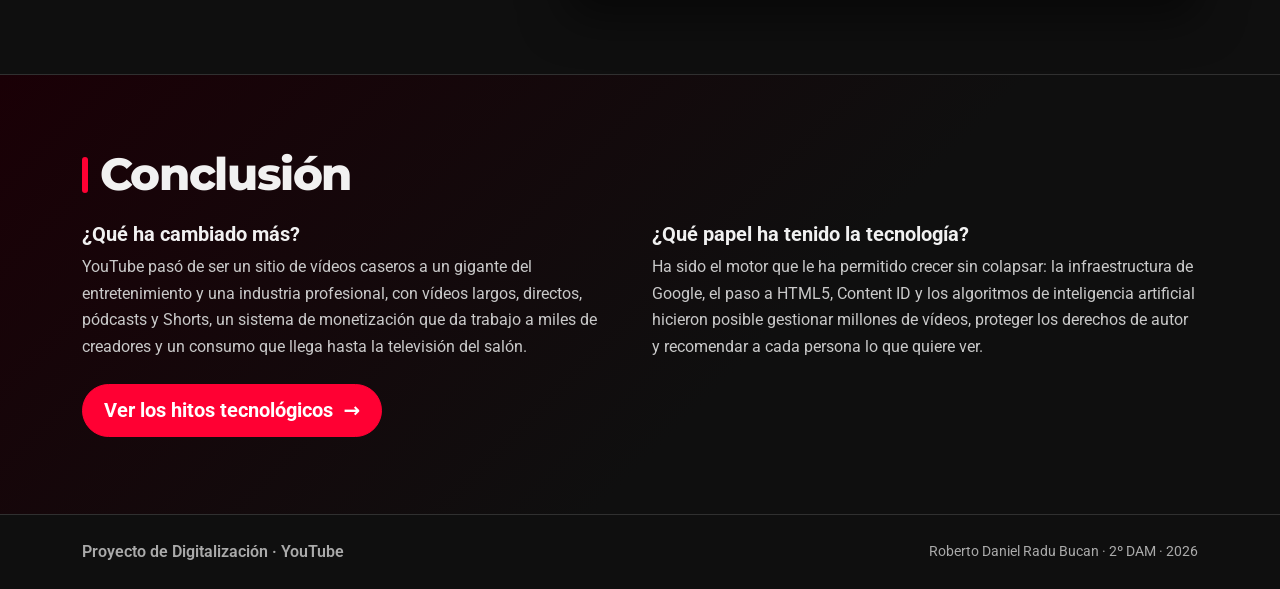
==== commit 7b0a03df: "Cabecera con el logo en el centro y el menú partido en dos nav" ====
--- a/index.html
+++ b/index.html
@@ -16,50 +16,55 @@
   <link rel="stylesheet" href="css/style.css">
 </head>
 <body class="d-flex flex-column min-vh-100">
-  <a class="visually-hidden-focusable skip-link" href="#contenido">Saltar al contenido</a>
-
-  <!-- Navegación común. Bootstrap controla el menú plegable en móviles. -->
-  <nav class="navbar navbar-expand-md fixed-top site-nav" aria-label="Navegación principal">
-    <div class="container">
-      <a class="navbar-brand brand" href="index.html">
-        <span class="brand-mark" aria-hidden="true"></span> YouTube: de 2005 a hoy
+  <a class="visually-hidden-focusable saltar-contenido" href="#contenido">Saltar al contenido</a>
+
+  <!-- Cabecera con el logo en el centro y el menú partido en dos <nav>.
+       En móvil los dos menús se pliegan juntos con el mismo botón. -->
+  <header class="navbar navbar-expand-lg fixed-top menu-principal">
+    <div class="container menu-partido">
+      <nav class="collapse navbar-collapse menu-colapsable menu-izquierdo" id="menuIzquierdo" aria-label="Navegación principal (primera parte)">
+        <ul class="navbar-nav gap-lg-2">
+          <li class="nav-item"><a class="nav-link active" href="index.html" aria-current="page">Inicio</a></li>
+          <li class="nav-item"><a class="nav-link" href="evolucion.html">Evolución</a></li>
+        </ul>
+      </nav>
+      <a class="navbar-brand logo" href="index.html">
+        <span class="logo-icono" aria-hidden="true"></span> YouTube: de 2005 a hoy
       </a>
+      <nav class="collapse navbar-collapse menu-colapsable menu-derecho" id="menuDerecho" aria-label="Navegación principal (segunda parte)">
+        <ul class="navbar-nav gap-lg-2">
+          <li class="nav-item"><a class="nav-link" href="organizacion.html">Organización y mercados</a></li>
+          <li class="nav-item"><a class="nav-link" href="canales.html">Canales top</a></li>
+        </ul>
+      </nav>
       <button class="navbar-toggler" type="button" data-bs-toggle="collapse"
-              data-bs-target="#menuPrincipal" aria-controls="menuPrincipal"
+              data-bs-target=".menu-colapsable" aria-controls="menuIzquierdo menuDerecho"
               aria-expanded="false" aria-label="Mostrar u ocultar la navegación">
         <span class="navbar-toggler-icon"></span>
       </button>
-      <div class="collapse navbar-collapse" id="menuPrincipal">
-        <ul class="navbar-nav ms-auto gap-md-2">
-          <li class="nav-item"><a class="nav-link active" href="index.html" aria-current="page">Inicio</a></li>
-          <li class="nav-item"><a class="nav-link" href="evolucion.html">Evolución</a></li>
-          <li class="nav-item"><a class="nav-link" href="organizacion.html">Organización y mercados</a></li>
-          <li class="nav-item"><a class="nav-link" href="canales.html">Canales top</a></li>
-        </ul>
-      </div>
     </div>
-  </nav>
+  </header>
 
   <main id="contenido" tabindex="-1">
     <!-- Hero con dos columnas a partir de pantallas grandes. -->
-    <section class="hero" aria-labelledby="titulo-inicio">
+    <section class="portada" aria-labelledby="titulo-inicio">
       <div class="container">
         <div class="row align-items-center g-4 g-lg-5">
           <div class="col-lg-6">
-            <p class="eyebrow mb-3">Proyecto de Digitalización · 2026</p>
-            <h1 id="titulo-inicio" class="hero-title">De un vídeo en el zoo <span>a la mayor plataforma de vídeo.</span></h1>
-            <p class="intro mt-4 mb-4">
+            <p class="etiqueta-superior mb-3">Proyecto de Digitalización · 2026</p>
+            <h1 id="titulo-inicio" class="portada-titulo">De un vídeo en el zoo <span>a la mayor plataforma de vídeo.</span></h1>
+            <p class="introduccion mt-4 mb-4">
               ¿Cómo ha cambiado la tecnología la forma de trabajar, vender y generar valor de YouTube
               desde 2005 hasta hoy? Esta web recorre su historia, sus hitos tecnológicos, su organización
               y los mercados en los que está presente.
             </p>
             <div class="d-flex flex-wrap gap-2">
-              <a class="btn btn-accent btn-lg" href="evolucion.html">
+              <a class="btn boton-rojo btn-lg" href="evolucion.html">
                 Ver la evolución <span aria-hidden="true">→</span>
               </a>
-              <a class="btn btn-ghost btn-lg" href="#historia">Empezar por la historia</a>
+              <a class="btn boton-borde btn-lg" href="#historia">Empezar por la historia</a>
             </div>
-            <ul class="chips list-unstyled mt-4 mb-0" aria-label="Temas de la web">
+            <ul class="etiquetas-temas list-unstyled mt-4 mb-0" aria-label="Temas de la web">
               <li><a href="#historia">Historia</a></li>
               <li><a href="evolucion.html">Hitos tecnológicos</a></li>
               <li><a href="organizacion.html">Organización</a></li>
@@ -67,13 +72,13 @@
             </ul>
           </div>
           <div class="col-lg-6">
-            <div class="hero-media player">
+            <div class="portada-imagen reproductor">
               <img src="img/youtube-logo-oficina.jpg" width="1280" height="720" class="img-fluid"
                    alt="Logotipo de YouTube en blanco sobre un panel rojo en unas oficinas">
               <!-- Barra decorativa que imita el reproductor de YouTube. -->
-              <div class="player-bar" aria-hidden="true">
-                <span class="player-progress"></span>
-                <span class="player-time">2005 / 2026</span>
+              <div class="reproductor-barra" aria-hidden="true">
+                <span class="reproductor-progreso"></span>
+                <span class="reproductor-tiempo">2005 / 2026</span>
               </div>
             </div>
           </div>
@@ -82,16 +87,16 @@
     </section>
 
     <!-- Ficha rápida de la empresa. -->
-    <section class="section-space pb-0" aria-labelledby="titulo-ficha">
-      <div class="container">
-        <h2 id="titulo-ficha" class="section-title mb-4">La empresa en un vistazo</h2>
+    <section class="seccion pb-0" aria-labelledby="titulo-ficha">
+      <div class="container">
+        <h2 id="titulo-ficha" class="titulo-seccion mb-4">La empresa en un vistazo</h2>
         <div class="row row-cols-2 row-cols-lg-4 g-3">
-          <div class="col"><div class="stat-card h-100"><span class="stat-value">2005</span><span class="stat-label">Año de fundación, en California (EE. UU.)</span></div></div>
-          <div class="col"><div class="stat-card h-100"><span class="stat-value">3</span><span class="stat-label">Fundadores: Chad Hurley, Steve Chen y Jawed Karim, ex empleados de PayPal</span></div></div>
-          <div class="col"><div class="stat-card h-100"><span class="stat-value">2006</span><span class="stat-label">Google compra YouTube. Hoy es una filial del grupo Alphabet</span></div></div>
-          <div class="col"><div class="stat-card h-100"><span class="stat-value">+100</span><span class="stat-label">Países con versión local y 80 idiomas disponibles</span></div></div>
-        </div>
-        <blockquote class="mission mt-4 mb-0">
+          <div class="col"><div class="tarjeta-dato h-100"><span class="dato-numero">2005</span><span class="dato-texto">Año de fundación, en California (EE. UU.)</span></div></div>
+          <div class="col"><div class="tarjeta-dato h-100"><span class="dato-numero">3</span><span class="dato-texto">Fundadores: Chad Hurley, Steve Chen y Jawed Karim, ex empleados de PayPal</span></div></div>
+          <div class="col"><div class="tarjeta-dato h-100"><span class="dato-numero">2006</span><span class="dato-texto">Google compra YouTube. Hoy es una filial del grupo Alphabet</span></div></div>
+          <div class="col"><div class="tarjeta-dato h-100"><span class="dato-numero">+100</span><span class="dato-texto">Países con versión local y 80 idiomas disponibles</span></div></div>
+        </div>
+        <blockquote class="mision mt-4 mb-0">
           <p class="mb-1">Su misión: dar voz a todas las personas y poner el mundo a su alcance.</p>
           <footer>Según <a href="https://about.youtube/" target="_blank" rel="noopener">about.youtube</a></footer>
         </blockquote>
@@ -99,11 +104,11 @@
     </section>
 
     <!-- Historia: orígenes y primeras etapas. -->
-    <section id="historia" class="section-space" aria-labelledby="titulo-historia">
+    <section id="historia" class="seccion" aria-labelledby="titulo-historia">
       <div class="container">
         <div class="row g-4 g-lg-5 align-items-start">
           <div class="col-lg-6">
-            <h2 id="titulo-historia" class="section-title mb-4">Los orígenes</h2>
+            <h2 id="titulo-historia" class="titulo-seccion mb-4">Los orígenes</h2>
             <p>
               YouTube nació en 2005 para resolver un problema muy concreto: compartir vídeos en internet era
               muy difícil. Los archivos pesaban demasiado para enviarlos por correo y no existía una plataforma
@@ -128,7 +133,7 @@
             </p>
           </div>
           <div class="col-lg-6">
-            <figure class="video-figure mb-0">
+            <figure class="video-con-pie mb-0">
               <div class="ratio ratio-16x9">
                 <iframe src="https://www.youtube-nocookie.com/embed/jNQXAC9IVRw" title="Me at the zoo, primer vídeo de YouTube"
                         loading="lazy" allow="accelerometer; encrypted-media; gyroscope; picture-in-picture"
@@ -144,16 +149,16 @@
     </section>
 
     <!-- Una columna en móvil y tres a partir del breakpoint md. -->
-    <section class="section-space section-alt" aria-labelledby="titulo-hoy">
-      <div class="container">
-        <h2 id="titulo-hoy" class="section-title mb-2">Cómo presta su servicio hoy</h2>
-        <p class="intro mb-4">
+    <section class="seccion seccion-gris" aria-labelledby="titulo-hoy">
+      <div class="container">
+        <h2 id="titulo-hoy" class="titulo-seccion mb-2">Cómo presta su servicio hoy</h2>
+        <p class="introduccion mb-4">
           Hoy YouTube es la mayor plataforma de vídeo del mundo y uno de los principales buscadores de internet.
           Su modelo combina publicidad y suscripciones, y tiene tres tipos de «clientes».
         </p>
         <div class="row row-cols-1 row-cols-md-3 g-3 g-lg-4">
           <div class="col">
-            <article class="card service-card h-100">
+            <article class="card tarjeta h-100">
               <div class="card-body p-4">
                 <h3 class="h5 fw-bold">Usuarios</h3>
                 <p><strong>Qué reciben:</strong> acceso gratuito a millones de vídeos, música, directos y Shorts, con recomendaciones personalizadas.</p>
@@ -162,7 +167,7 @@
             </article>
           </div>
           <div class="col">
-            <article class="card service-card h-100">
+            <article class="card tarjeta h-100">
               <div class="card-body p-4">
                 <h3 class="h5 fw-bold">Creadores</h3>
                 <p><strong>Qué reciben:</strong> alojamiento gratuito, herramientas de edición, estadísticas de audiencia y la posibilidad de vivir de su contenido.</p>
@@ -171,7 +176,7 @@
             </article>
           </div>
           <div class="col">
-            <article class="card service-card h-100">
+            <article class="card tarjeta h-100">
               <div class="card-body p-4">
                 <h3 class="h5 fw-bold">Anunciantes</h3>
                 <p><strong>Qué reciben:</strong> un escaparate global con miles de millones de usuarios y herramientas para mostrar su marca al público exacto.</p>
@@ -184,19 +189,19 @@
     </section>
 
     <!-- Vídeo sobre la evolución de YouTube. -->
-    <section class="section-space" aria-labelledby="titulo-video">
+    <section class="seccion" aria-labelledby="titulo-video">
       <div class="container">
         <div class="row g-4 g-lg-5 align-items-center">
           <div class="col-lg-5">
-            <h2 id="titulo-video" class="section-title mb-3">De 2005 a 2026 en un vídeo</h2>
-            <p class="intro mb-0">
+            <h2 id="titulo-video" class="titulo-seccion mb-3">De 2005 a 2026 en un vídeo</h2>
+            <p class="introduccion mb-0">
               «Así era YouTube en 2005… ¡y así es en 2026!», del canal JeroniZmo. Lo he elegido porque compara
               de forma visual cómo era la plataforma en sus inicios y cómo es hoy, y resume en pocos minutos
               la evolución que recorre esta web.
             </p>
           </div>
           <div class="col-lg-7">
-            <div class="ratio ratio-16x9 video-frame">
+            <div class="ratio ratio-16x9 video-marco">
               <iframe src="https://www.youtube-nocookie.com/embed/ozm5P4v6Fe4" title="Así era YouTube en 2005… ¡y así es en 2026!, vídeo de JeroniZmo"
                       loading="lazy" allow="accelerometer; encrypted-media; gyroscope; picture-in-picture"
                         referrerpolicy="strict-origin-when-cross-origin" allowfullscreen></iframe>
@@ -207,9 +212,9 @@
     </section>
 
     <!-- Conclusión y enlace a la siguiente página. -->
-    <section class="section-space section-dark" aria-labelledby="titulo-conclusion">
-      <div class="container">
-        <h2 id="titulo-conclusion" class="section-title mb-4">Conclusión</h2>
+    <section class="seccion seccion-oscura" aria-labelledby="titulo-conclusion">
+      <div class="container">
+        <h2 id="titulo-conclusion" class="titulo-seccion mb-4">Conclusión</h2>
         <div class="row g-4">
           <div class="col-md-6">
             <h3 class="h5 fw-bold">¿Qué ha cambiado más?</h3>
@@ -220,13 +225,13 @@
             <p class="mb-0">Ha sido el motor que le ha permitido crecer sin colapsar: la infraestructura de Google, el paso a HTML5, Content ID y los algoritmos de inteligencia artificial hicieron posible gestionar millones de vídeos, proteger los derechos de autor y recomendar a cada persona lo que quiere ver.</p>
           </div>
         </div>
-        <a class="btn btn-accent btn-lg mt-4" href="evolucion.html">Ver los hitos tecnológicos <span aria-hidden="true">→</span></a>
+        <a class="btn boton-rojo btn-lg mt-4" href="evolucion.html">Ver los hitos tecnológicos <span aria-hidden="true">→</span></a>
       </div>
     </section>
   </main>
 
   <!-- Pie común a todas las páginas. -->
-  <footer class="site-footer mt-auto">
+  <footer class="pie-pagina mt-auto">
     <div class="container d-flex flex-wrap align-items-center justify-content-between gap-2">
       <span class="fw-semibold">Proyecto de Digitalización · YouTube</span>
       <small>Roberto Daniel Radu Bucan · 2º DAM · 2026</small>
--- a/css/style.css
+++ b/css/style.css
@@ -3,27 +3,27 @@
    Basado en la plantilla de la asignatura (Bootstrap 5.3).
    ========================================================= */
 :root {
-  --bg: #0f0f0f;          /* Fondo principal, como la app de YouTube en modo oscuro */
-  --bg-2: #181818;        /* Fondo de secciones alternas */
-  --card: #212121;        /* Tarjetas */
-  --card-2: #2a2a2a;
-  --ink: #f1f1f1;         /* Texto principal */
-  --muted: #aaaaaa;       /* Texto secundario */
-  --accent: #ff0033;      /* Rojo YouTube */
-  --accent-dark: #cc0029;
-  --border: #303030;
-  --nav-height: 4rem;
-  --font-text: "Roboto", system-ui, sans-serif;
-  --font-display: "Montserrat", "Roboto", system-ui, sans-serif;
-  --bs-body-bg: var(--bg);
-  --bs-body-color: var(--ink);
+  --fondo: #0f0f0f;          /* Fondo principal, como la app de YouTube en modo oscuro */
+  --fondo-2: #181818;        /* Fondo de secciones alternas */
+  --tarjeta: #212121;        /* Tarjetas */
+  --tarjeta-2: #2a2a2a;
+  --texto: #f1f1f1;         /* Texto principal */
+  --texto-gris: #aaaaaa;       /* Texto secundario */
+  --rojo: #ff0033;      /* Rojo YouTube */
+  --rojo-oscuro: #cc0029;
+  --borde: #303030;
+  --altura-menu: 4rem;
+  --letra-texto: "Roboto", system-ui, sans-serif;
+  --letra-titulos: "Montserrat", "Roboto", system-ui, sans-serif;
+  --bs-body-bg: var(--fondo);
+  --bs-body-color: var(--texto);
 }
 
 body {
-  padding-top: var(--nav-height);
-  background: var(--bg);
-  color: var(--ink);
-  font-family: var(--font-text);
+  padding-top: var(--altura-menu);
+  background: var(--fondo);
+  color: var(--texto);
+  font-family: var(--letra-texto);
   line-height: 1.65;
 }
 
@@ -32,52 +32,52 @@
 }
 
 :focus-visible {
-  outline: 3px solid var(--accent);
+  outline: 3px solid var(--rojo);
   outline-offset: 3px;
 }
 
-.skip-link {
+.saltar-contenido {
   position: fixed;
   z-index: 1040;
   top: .5rem;
   left: .5rem;
   padding: .5rem 1rem;
-  background: var(--accent);
+  background: var(--rojo);
   color: #fff;
 }
 
 /* ---------- Navegación ---------- */
-.site-nav {
-  min-height: var(--nav-height);
+.menu-principal {
+  min-height: var(--altura-menu);
   background: rgb(15 15 15 / 92%);
   backdrop-filter: blur(10px);
-  border-bottom: 1px solid var(--border);
-}
-
-.brand {
+  border-bottom: 1px solid var(--borde);
+}
+
+.logo {
   display: inline-flex;
   align-items: center;
   gap: .55rem;
-  color: var(--ink);
-  font-family: var(--font-display);
+  color: var(--texto);
+  font-family: var(--letra-titulos);
   font-size: 1.15rem;
   font-weight: 800;
   letter-spacing: -.02em;
 }
 
-.brand:hover {
-  color: #fff;
-}
-
-.brand-mark {
+.logo:hover {
+  color: #fff;
+}
+
+.logo-icono {
   position: relative;
   width: 2.1rem;
   height: 1.5rem;
   border-radius: .45rem;
-  background: var(--accent);
-}
-
-.brand-mark::after {
+  background: var(--rojo);
+}
+
+.logo-icono::after {
   content: "";
   position: absolute;
   top: 50%;
@@ -88,53 +88,73 @@
   border-color: transparent transparent transparent #fff;
 }
 
-.site-nav .nav-link {
+.menu-principal .nav-link {
   padding: .4rem .95rem;
   border-radius: 2rem;
-  color: var(--muted);
+  color: var(--texto-gris);
   font-weight: 500;
 }
 
-.site-nav .nav-link:hover {
-  background: var(--card-2);
-  color: #fff;
-}
-
-.site-nav .nav-link.active {
+.menu-principal .nav-link:hover {
+  background: var(--tarjeta-2);
+  color: #fff;
+}
+
+.menu-principal .nav-link.active {
   background: #fff;
   color: #0f0f0f;
 }
 
-.site-nav .navbar-toggler {
-  border-color: var(--border);
-}
-
-.site-nav .navbar-toggler:focus-visible {
-  outline: 3px solid var(--accent);
+.menu-principal .navbar-toggler {
+  border-color: var(--borde);
+}
+
+/* Menú partido: en móvil, logo y botón arriba y los dos menús debajo. */
+.menu-partido .logo           { order: 1; }
+.menu-partido .navbar-toggler { order: 2; }
+.menu-partido .menu-izquierdo { order: 3; }
+.menu-partido .menu-derecho   { order: 4; }
+
+/* En escritorio, tres columnas: menú izquierdo | logo centrado | menú derecho. */
+@media (min-width: 992px) {
+  .menu-principal .menu-partido {
+    display: grid;
+    grid-template-columns: 1fr auto 1fr;
+    align-items: center;
+    gap: 1.5rem;
+  }
+
+  .menu-partido .menu-izquierdo { order: 1; justify-content: flex-start; }
+  .menu-partido .logo           { order: 2; margin: 0; justify-self: center; }
+  .menu-partido .menu-derecho   { order: 3; justify-content: flex-end; }
+}
+
+.menu-principal .navbar-toggler:focus-visible {
+  outline: 3px solid var(--rojo);
   outline-offset: 2px;
   box-shadow: none;
 }
 
-.site-footer {
+.pie-pagina {
   padding-block: 1.5rem;
-  border-top: 1px solid var(--border);
-  background: var(--bg);
-  color: var(--muted);
+  border-top: 1px solid var(--borde);
+  background: var(--fondo);
+  color: var(--texto-gris);
 }
 
 /* ---------- Tipografía ---------- */
-.hero-title,
-.page-title,
-.section-title,
-.top1-name,
-.stat-value,
-.top1-number {
-  font-family: var(--font-display);
+.portada-titulo,
+.titulo-pagina,
+.titulo-seccion,
+.numero1-nombre,
+.dato-numero,
+.numero1-cifra {
+  font-family: var(--letra-titulos);
   font-weight: 800;
   letter-spacing: -.03em;
 }
 
-.section-title {
+.titulo-seccion {
   position: relative;
   padding-left: 1.1rem;
   font-size: clamp(1.9rem, 4vw, 2.8rem);
@@ -142,7 +162,7 @@
 }
 
 /* Barra roja a la izquierda de cada título de sección. */
-.section-title::before {
+.titulo-seccion::before {
   content: "";
   position: absolute;
   top: .12em;
@@ -150,20 +170,20 @@
   left: 0;
   width: .35rem;
   border-radius: .2rem;
-  background: var(--accent);
-}
-
-.intro {
+  background: var(--rojo);
+}
+
+.introduccion {
   max-width: 52ch;
-  color: var(--muted);
+  color: var(--texto-gris);
   font-size: clamp(1.05rem, 1.8vw, 1.2rem);
 }
 
-.eyebrow {
+.etiqueta-superior {
   display: inline-block;
   padding: .2rem .7rem;
   border-radius: .3rem;
-  background: var(--accent);
+  background: var(--rojo);
   color: #fff;
   font-size: .78rem;
   font-weight: 700;
@@ -171,43 +191,43 @@
   text-transform: uppercase;
 }
 
-.eyebrow-light {
+.etiqueta-superior-clara {
   background: #fff;
   color: #0f0f0f;
 }
 
-.text-muted-ink {
-  color: var(--muted);
+.texto-gris {
+  color: var(--texto-gris);
 }
 
 /* ---------- Hero ---------- */
-.hero {
+.portada {
   position: relative;
   overflow: hidden;
   padding-block: clamp(3rem, 7vw, 6.5rem);
   background:
     radial-gradient(60rem 30rem at 85% 10%, rgb(255 0 51 / 22%), transparent 60%),
-    var(--bg);
-}
-
-.hero-title {
+    var(--fondo);
+}
+
+.portada-titulo {
   margin: 0;
   font-size: clamp(2.6rem, 5.4vw, 4.4rem);
   line-height: .98;
 }
 
-.hero-title span {
-  color: var(--accent);
-}
-
-.hero-media {
+.portada-titulo span {
+  color: var(--rojo);
+}
+
+.portada-imagen {
   overflow: hidden;
   border-radius: .9rem;
   background: #000;
-  box-shadow: 0 25px 60px rgb(255 0 51 / 18%), 0 0 0 1px var(--border);
-}
-
-.hero-media img {
+  box-shadow: 0 25px 60px rgb(255 0 51 / 18%), 0 0 0 1px var(--borde);
+}
+
+.portada-imagen img {
   display: block;
   width: 100%;
   aspect-ratio: 16 / 9;
@@ -215,7 +235,7 @@
 }
 
 /* Imitación de la barra del reproductor. */
-.player-bar {
+.reproductor-barra {
   display: flex;
   align-items: center;
   gap: .75rem;
@@ -225,14 +245,14 @@
   font-size: .8rem;
 }
 
-.player-bar::before {
+.reproductor-barra::before {
   content: "";
   border-style: solid;
   border-width: .4rem 0 .4rem .65rem;
   border-color: transparent transparent transparent #fff;
 }
 
-.player-progress {
+.reproductor-progreso {
   position: relative;
   flex: 1;
   height: .25rem;
@@ -240,15 +260,15 @@
   background: #444;
 }
 
-.player-progress::before {
+.reproductor-progreso::before {
   content: "";
   position: absolute;
   inset: 0 22% 0 0;
   border-radius: 1rem;
-  background: var(--accent);
-}
-
-.player-progress::after {
+  background: var(--rojo);
+}
+
+.reproductor-progreso::after {
   content: "";
   position: absolute;
   top: 50%;
@@ -256,52 +276,52 @@
   width: .8rem;
   height: .8rem;
   border-radius: 50%;
-  background: var(--accent);
+  background: var(--rojo);
   transform: translate(-50%, -50%);
 }
 
 /* Chips de filtro, como los de la página de inicio de YouTube. */
-.chips {
+.etiquetas-temas {
   display: flex;
   flex-wrap: wrap;
   gap: .5rem;
 }
 
-.chips a {
+.etiquetas-temas a {
   display: inline-block;
   padding: .35rem .9rem;
   border-radius: .5rem;
-  background: var(--card-2);
-  color: var(--ink);
+  background: var(--tarjeta-2);
+  color: var(--texto);
   font-size: .9rem;
   font-weight: 500;
   text-decoration: none;
 }
 
-.chips a:hover {
+.etiquetas-temas a:hover {
   background: #fff;
   color: #0f0f0f;
 }
 
 /* ---------- Botones ---------- */
-.btn-accent {
+.boton-rojo {
   --bs-btn-color: #fff;
-  --bs-btn-bg: var(--accent);
-  --bs-btn-border-color: var(--accent);
+  --bs-btn-bg: var(--rojo);
+  --bs-btn-border-color: var(--rojo);
   --bs-btn-hover-color: #fff;
-  --bs-btn-hover-bg: var(--accent-dark);
-  --bs-btn-hover-border-color: var(--accent-dark);
+  --bs-btn-hover-bg: var(--rojo-oscuro);
+  --bs-btn-hover-border-color: var(--rojo-oscuro);
   --bs-btn-active-color: #fff;
-  --bs-btn-active-bg: var(--accent-dark);
-  --bs-btn-active-border-color: var(--accent-dark);
+  --bs-btn-active-bg: var(--rojo-oscuro);
+  --bs-btn-active-border-color: var(--rojo-oscuro);
   --bs-btn-focus-shadow-rgb: 255, 0, 51;
   --bs-btn-font-weight: 700;
   padding: .65rem 1.3rem;
   border-radius: 2rem;
 }
 
-.btn-ghost {
-  --bs-btn-color: var(--ink);
+.boton-borde {
+  --bs-btn-color: var(--texto);
   --bs-btn-border-color: #555;
   --bs-btn-hover-color: #0f0f0f;
   --bs-btn-hover-bg: #fff;
@@ -311,176 +331,172 @@
   border-radius: 2rem;
 }
 
-.btn-accent span {
+.boton-rojo span {
   margin-inline-start: .35rem;
 }
 
 /* ---------- Secciones ---------- */
-.section-space {
+.seccion {
   padding-block: clamp(2.75rem, 6vw, 5rem);
 }
 
-.section-alt {
-  background: var(--bg-2);
-}
-
-.section-dark {
+.seccion-gris {
+  background: var(--fondo-2);
+}
+
+.seccion-oscura {
   background: linear-gradient(135deg, #1a0006, #0f0f0f 60%);
-  border-top: 1px solid var(--border);
-}
-
-.section-dark p {
+  border-top: 1px solid var(--borde);
+}
+
+.seccion-oscura p {
   color: #c9c9c9;
 }
 
-.page-intro {
+.cabecera-pagina {
   padding-block: clamp(3rem, 6vw, 5rem);
-  border-bottom: 1px solid var(--border);
+  border-bottom: 1px solid var(--borde);
   background:
     radial-gradient(50rem 22rem at 90% 0%, rgb(255 0 51 / 20%), transparent 60%),
-    var(--bg);
-}
-
-.page-title {
+    var(--fondo);
+}
+
+.titulo-pagina {
   margin-bottom: 1rem;
   font-size: clamp(2.8rem, 7vw, 5rem);
   line-height: 1;
 }
 
 /* ---------- Tarjetas ---------- */
-.service-card {
-  --bs-card-bg: var(--card);
-  --bs-card-border-color: var(--border);
+.tarjeta {
+  --bs-card-bg: var(--tarjeta);
+  --bs-card-border-color: var(--borde);
   --bs-card-border-radius: .9rem;
-  --bs-card-color: var(--ink);
-}
-
-.service-card {
+  --bs-card-color: var(--texto);
+}
+
+.tarjeta {
   transition: transform .2s ease, box-shadow .2s ease;
 }
 
-.service-card:hover {
+.tarjeta:hover {
   transform: translateY(-4px);
-  box-shadow: 0 12px 30px rgb(0 0 0 / 45%), inset 0 3px 0 var(--accent);
-}
-
-.service-card p {
-  color: var(--muted);
-}
-
-.service-card strong {
-  color: var(--ink);
-}
-
-.stat-card {
+  box-shadow: 0 12px 30px rgb(0 0 0 / 45%), inset 0 3px 0 var(--rojo);
+}
+
+.tarjeta p {
+  color: var(--texto-gris);
+}
+
+.tarjeta strong {
+  color: var(--texto);
+}
+
+.tarjeta-dato {
   display: flex;
   flex-direction: column;
   gap: .35rem;
   padding: 1.25rem;
-  border: 1px solid var(--border);
+  border: 1px solid var(--borde);
   border-radius: .9rem;
-  background: var(--card);
-}
-
-.stat-value {
+  background: var(--tarjeta);
+}
+
+.dato-numero {
   color: #fff;
   font-size: clamp(2rem, 3.4vw, 2.7rem);
   line-height: 1;
 }
 
-.stat-label {
-  color: var(--muted);
+.dato-texto {
+  color: var(--texto-gris);
   font-size: .93rem;
   line-height: 1.4;
 }
 
-.stat-source {
+.dato-fuente {
   color: #8a8a8a;
   font-size: .8rem;
   font-style: italic;
 }
 
-.stat-spain {
-  background: linear-gradient(135deg, rgb(170 21 27 / 35%), rgb(241 191 0 / 20%)), var(--card);
-}
-
-.mission {
+.mision {
   padding: 1.25rem 1.5rem;
-  border: 1px solid var(--border);
-  border-left: 4px solid var(--accent);
+  border: 1px solid var(--borde);
+  border-left: 4px solid var(--rojo);
   border-radius: .6rem;
-  background: var(--card);
+  background: var(--tarjeta);
   font-size: 1.15rem;
   font-weight: 500;
 }
 
-.mission footer {
-  color: var(--muted);
+.mision footer {
+  color: var(--texto-gris);
   font-size: .85rem;
   font-weight: 400;
 }
 
 /* ---------- Vídeos e imágenes ---------- */
-.video-figure figcaption,
-.figure-card figcaption {
+.video-con-pie figcaption,
+.tarjeta-imagen figcaption {
   margin-top: .75rem;
-  color: var(--muted);
+  color: var(--texto-gris);
   font-size: .85rem;
   line-height: 1.45;
 }
 
-.video-figure .ratio,
-.video-frame {
+.video-con-pie .ratio,
+.video-marco {
   overflow: hidden;
   border-radius: .9rem;
-  box-shadow: 0 0 0 1px var(--border), 0 20px 45px rgb(0 0 0 / 50%);
-}
-
-.figure-card {
+  box-shadow: 0 0 0 1px var(--borde), 0 20px 45px rgb(0 0 0 / 50%);
+}
+
+.tarjeta-imagen {
   padding: .9rem;
-  border: 1px solid var(--border);
+  border: 1px solid var(--borde);
   border-radius: .9rem;
-  background: var(--card);
-}
-
-.figure-card img {
+  background: var(--tarjeta);
+}
+
+.tarjeta-imagen img {
   display: block;
   border-radius: .55rem;
   transition: transform .3s ease;
 }
 
-.figure-card a:hover img {
+.tarjeta-imagen a:hover img {
   transform: scale(1.01);
 }
 
-.figure-card figcaption {
+.tarjeta-imagen figcaption {
   padding-left: .75rem;
-  border-left: 3px solid var(--accent);
+  border-left: 3px solid var(--rojo);
 }
 
 /* ---------- Acordeón de hitos ---------- */
-.service-accordion {
-  --bs-accordion-bg: var(--card);
-  --bs-accordion-color: var(--ink);
-  --bs-accordion-border-color: var(--border);
-  --bs-accordion-btn-color: var(--ink);
-  --bs-accordion-btn-bg: var(--card);
-  --bs-accordion-active-bg: var(--card-2);
+.acordeon-hitos {
+  --bs-accordion-bg: var(--tarjeta);
+  --bs-accordion-color: var(--texto);
+  --bs-accordion-border-color: var(--borde);
+  --bs-accordion-btn-color: var(--texto);
+  --bs-accordion-btn-bg: var(--tarjeta);
+  --bs-accordion-active-bg: var(--tarjeta-2);
   --bs-accordion-active-color: #fff;
-  --bs-accordion-btn-focus-box-shadow: inset 0 0 0 2px var(--accent);
+  --bs-accordion-btn-focus-box-shadow: inset 0 0 0 2px var(--rojo);
   --bs-accordion-border-radius: .9rem;
   --bs-accordion-inner-border-radius: .85rem;
 }
 
-.service-accordion .accordion-button {
+.acordeon-hitos .accordion-button {
   font-weight: 700;
 }
 
-.service-accordion .accordion-body {
+.acordeon-hitos .accordion-body {
   color: #d5d5d5;
 }
 
-.year-tag {
+.etiqueta-anio {
   display: inline-block;
   min-width: 6.5rem;
   margin-right: .75rem;
@@ -491,28 +507,28 @@
   font-size: .85rem;
   font-weight: 700;
   text-align: center;
-  box-shadow: inset 0 -3px 0 var(--accent);
-}
-
-.badge-proceso {
+  box-shadow: inset 0 -3px 0 var(--rojo);
+}
+
+.etiqueta-proceso {
   margin-left: .5rem;
   padding: .1rem .55rem;
   border-radius: 1rem;
-  background: var(--accent);
+  background: var(--rojo);
   color: #fff;
   font-size: .7rem;
   font-weight: 700;
   white-space: nowrap;
 }
 
-.ad-box {
+.caja-comparacion {
   height: 100%;
   padding: .85rem 1rem;
   border-radius: .6rem;
   font-size: .95rem;
 }
 
-.ad-box span {
+.caja-comparacion span {
   display: block;
   margin-bottom: .25rem;
   font-size: .75rem;
@@ -521,63 +537,63 @@
   text-transform: uppercase;
 }
 
-.ad-before {
-  border: 1px solid var(--border);
+.caja-antes {
+  border: 1px solid var(--borde);
   background: #161616;
 }
 
-.ad-before span {
-  color: var(--muted);
-}
-
-.ad-after {
+.caja-antes span {
+  color: var(--texto-gris);
+}
+
+.caja-despues {
   border: 1px solid rgb(255 0 51 / 45%);
   background: rgb(255 0 51 / 10%);
 }
 
-.ad-after span {
+.caja-despues span {
   color: #ff5c7a;
 }
 
 /* ---------- Tablas ---------- */
-.compare-table {
-  --bs-table-bg: var(--card);
-  --bs-table-color: var(--ink);
-  --bs-table-border-color: var(--border);
+.tabla-comparativa {
+  --bs-table-bg: var(--tarjeta);
+  --bs-table-color: var(--texto);
+  --bs-table-border-color: var(--borde);
   overflow: hidden;
-  border: 1px solid var(--border);
+  border: 1px solid var(--borde);
   border-radius: .9rem;
 }
 
-.compare-table thead th {
+.tabla-comparativa thead th {
   background: #000;
   color: #fff;
-  border-bottom: 3px solid var(--accent);
+  border-bottom: 3px solid var(--rojo);
   font-size: .85rem;
   letter-spacing: .04em;
   text-transform: uppercase;
 }
 
-.compare-table tbody th {
-  background: var(--card-2);
+.tabla-comparativa tbody th {
+  background: var(--tarjeta-2);
   white-space: nowrap;
 }
 
-.compare-table a,
-.mission a,
-.stat-source a {
+.tabla-comparativa a,
+.mision a,
+.dato-fuente a {
   color: #ff5c7a;
 }
 
 /* ---------- Organigrama ---------- */
-.org-chart {
+.organigrama {
   display: flex;
   flex-direction: column;
   align-items: center;
   gap: 1.9rem;
 }
 
-.org-chart li {
+.organigrama li {
   position: relative;
   display: flex;
   flex-direction: column;
@@ -585,49 +601,49 @@
   gap: .3rem;
 }
 
-.org-chart li + li::before {
+.organigrama li + li::before {
   content: "";
   position: absolute;
   top: -1.9rem;
   left: 50%;
   width: 3px;
   height: 1.6rem;
-  background: var(--accent);
-}
-
-.org-box {
+  background: var(--rojo);
+}
+
+.organigrama-caja {
   min-width: 15rem;
   padding: .75rem 1.5rem;
-  border: 1px solid var(--border);
+  border: 1px solid var(--borde);
   border-radius: .7rem;
-  background: var(--card);
-  font-family: var(--font-display);
+  background: var(--tarjeta);
+  font-family: var(--letra-titulos);
   font-size: 1.2rem;
   font-weight: 800;
   letter-spacing: -.02em;
   text-align: center;
 }
 
-.org-main {
-  border-color: var(--accent);
-  background: var(--accent);
+.organigrama-principal {
+  border-color: var(--rojo);
+  background: var(--rojo);
   color: #fff;
   box-shadow: 0 10px 30px rgb(255 0 51 / 30%);
 }
 
-.org-chart small {
-  color: var(--muted);
+.organigrama small {
+  color: var(--texto-gris);
 }
 
 /* ---------- Gráficos de barras ---------- */
-.chart-card {
+.tarjeta-grafico {
   padding: 1.5rem;
-  border: 1px solid var(--border);
+  border: 1px solid var(--borde);
   border-radius: .9rem;
-  background: var(--card);
-}
-
-.bar-row {
+  background: var(--tarjeta);
+}
+
+.barra-fila {
   display: grid;
   grid-template-columns: minmax(8rem, 13rem) 1fr 3.5rem;
   align-items: center;
@@ -636,25 +652,25 @@
   font-size: .9rem;
 }
 
-.bar-track {
+.barra-fondo {
   height: .9rem;
   border-radius: 1rem;
   background: #333;
 }
 
-.bar-fill {
+.barra-relleno {
   height: 100%;
   border-radius: 1rem;
-  background: linear-gradient(90deg, var(--accent-dark), var(--accent));
-}
-
-.bar-value {
+  background: linear-gradient(90deg, var(--rojo-oscuro), var(--rojo));
+}
+
+.barra-valor {
   font-weight: 900;
   text-align: right;
 }
 
 /* ---------- Página «Canales top» ---------- */
-.top1-card {
+.numero1-tarjeta {
   position: relative;
   overflow: hidden;
   padding: clamp(1.5rem, 4vw, 3rem);
@@ -666,107 +682,107 @@
   box-shadow: 0 25px 60px rgb(255 0 51 / 18%);
 }
 
-.top1-name {
+.numero1-nombre {
   margin: 0;
   font-size: clamp(3.2rem, 8vw, 6rem);
   line-height: .95;
 }
 
-.top1-sub,
-.top1-text {
+.numero1-subtitulo,
+.numero1-texto {
   color: #cfcfcf;
 }
 
-.top1-number {
-  color: var(--accent);
+.numero1-cifra {
+  color: var(--rojo);
   font-size: clamp(2.8rem, 6.5vw, 4.6rem);
   line-height: 1;
 }
 
-.bar-row-wide {
+.barra-fila-ancha {
   grid-template-columns: minmax(12rem, 17rem) 1fr 4rem;
 }
 
-.bar-row-wide .bar-label small {
+.barra-fila-ancha .barra-nombre small {
   display: block;
-  color: var(--muted);
+  color: var(--texto-gris);
   font-size: .75rem;
 }
 
-.bar-top .bar-fill {
+.barra-primero .barra-relleno {
   background: linear-gradient(90deg, #fff, #ddd);
 }
 
-.bar-es .bar-label,
-.bar-es .bar-label b {
+.barra-espanol .barra-nombre,
+.barra-espanol .barra-nombre b {
   color: #ffcc33;
 }
 
-.bar-es .bar-fill {
-  background: repeating-linear-gradient(90deg, var(--accent) 0 12px, #f1bf00 12px 16px);
+.barra-espanol .barra-relleno {
+  background: repeating-linear-gradient(90deg, var(--rojo) 0 12px, #f1bf00 12px 16px);
 }
 
 /* Muestra de color para la leyenda del top 10. */
-.legend-es {
+.leyenda-espanol {
   display: inline-block;
   width: 1.4rem;
   height: .6rem;
   margin-right: .35rem;
   border-radius: 1rem;
-  background: repeating-linear-gradient(90deg, var(--accent) 0 6px, #f1bf00 6px 8px);
+  background: repeating-linear-gradient(90deg, var(--rojo) 0 6px, #f1bf00 6px 8px);
   vertical-align: middle;
 }
 
-.rank-pill {
+.numero-puesto {
   display: inline-flex;
   align-items: center;
   justify-content: center;
   width: 2rem;
   height: 2rem;
   border-radius: 50%;
-  background: var(--accent);
+  background: var(--rojo);
   color: #fff;
   font-weight: 900;
 }
 
-.history-list,
-.method-list {
+.lista-historia,
+.lista-pasos {
   padding-left: 1.1rem;
 }
 
-.history-list li,
-.method-list li {
+.lista-historia li,
+.lista-pasos li {
   margin-bottom: .5rem;
 }
 
-.history-list li::marker,
-.method-list li::marker {
-  color: var(--accent);
+.lista-historia li::marker,
+.lista-pasos li::marker {
+  color: var(--rojo);
 }
 
 /* ---------- Móvil ---------- */
 @media (max-width: 575.98px) {
-  .bar-row,
-  .bar-row-wide {
+  .barra-fila,
+  .barra-fila-ancha {
     grid-template-columns: 1fr 3.5rem;
   }
 
-  .bar-label {
+  .barra-nombre {
     grid-column: 1 / -1;
   }
 
-  .year-tag {
+  .etiqueta-anio {
     min-width: 0;
   }
 }
 
-@media (max-width: 767.98px) {
-  .site-nav .navbar-collapse {
-    max-height: calc(100dvh - var(--nav-height));
+@media (max-width: 991.98px) {
+  .menu-principal .navbar-collapse {
+    max-height: calc(50dvh - var(--altura-menu) / 2);
     overflow-y: auto;
   }
 
-  .site-nav .navbar-nav {
-    padding-block: .5rem;
+  .menu-principal .navbar-nav {
+    padding-block: .25rem;
   }
 }
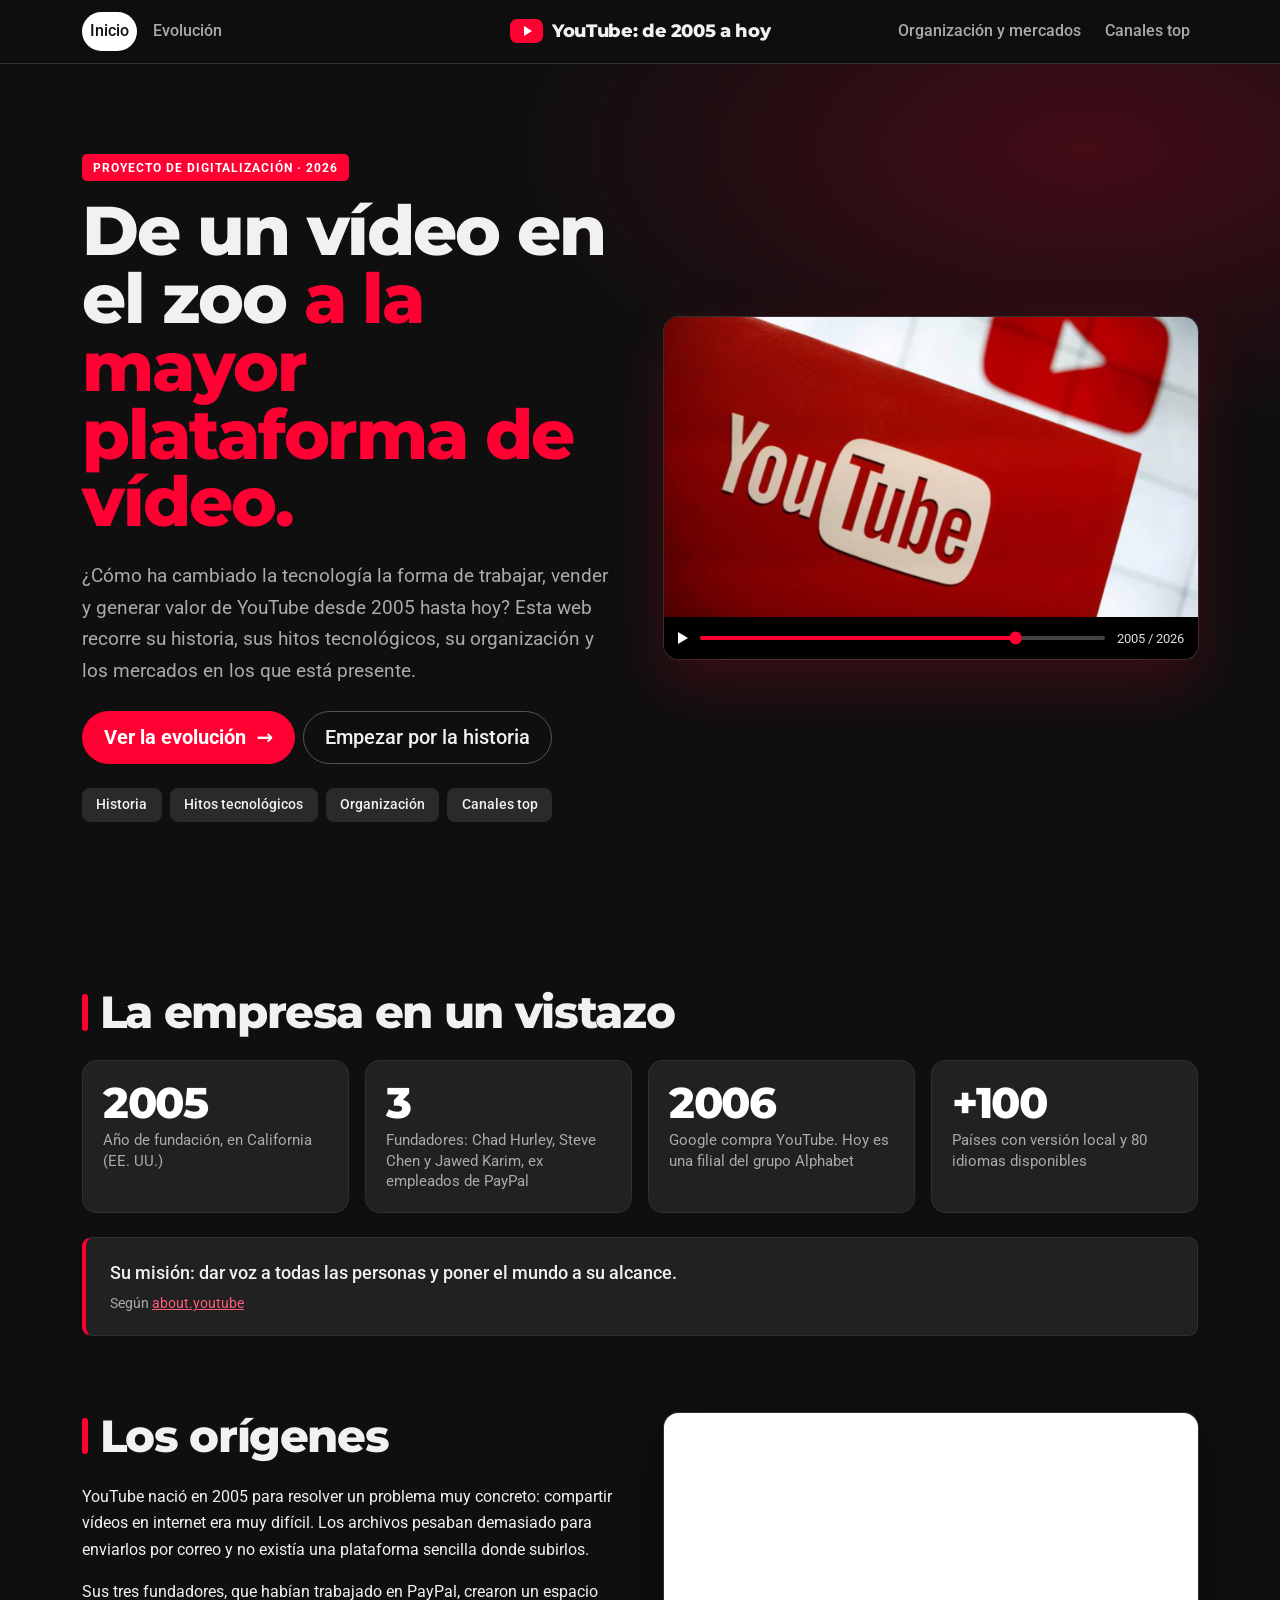
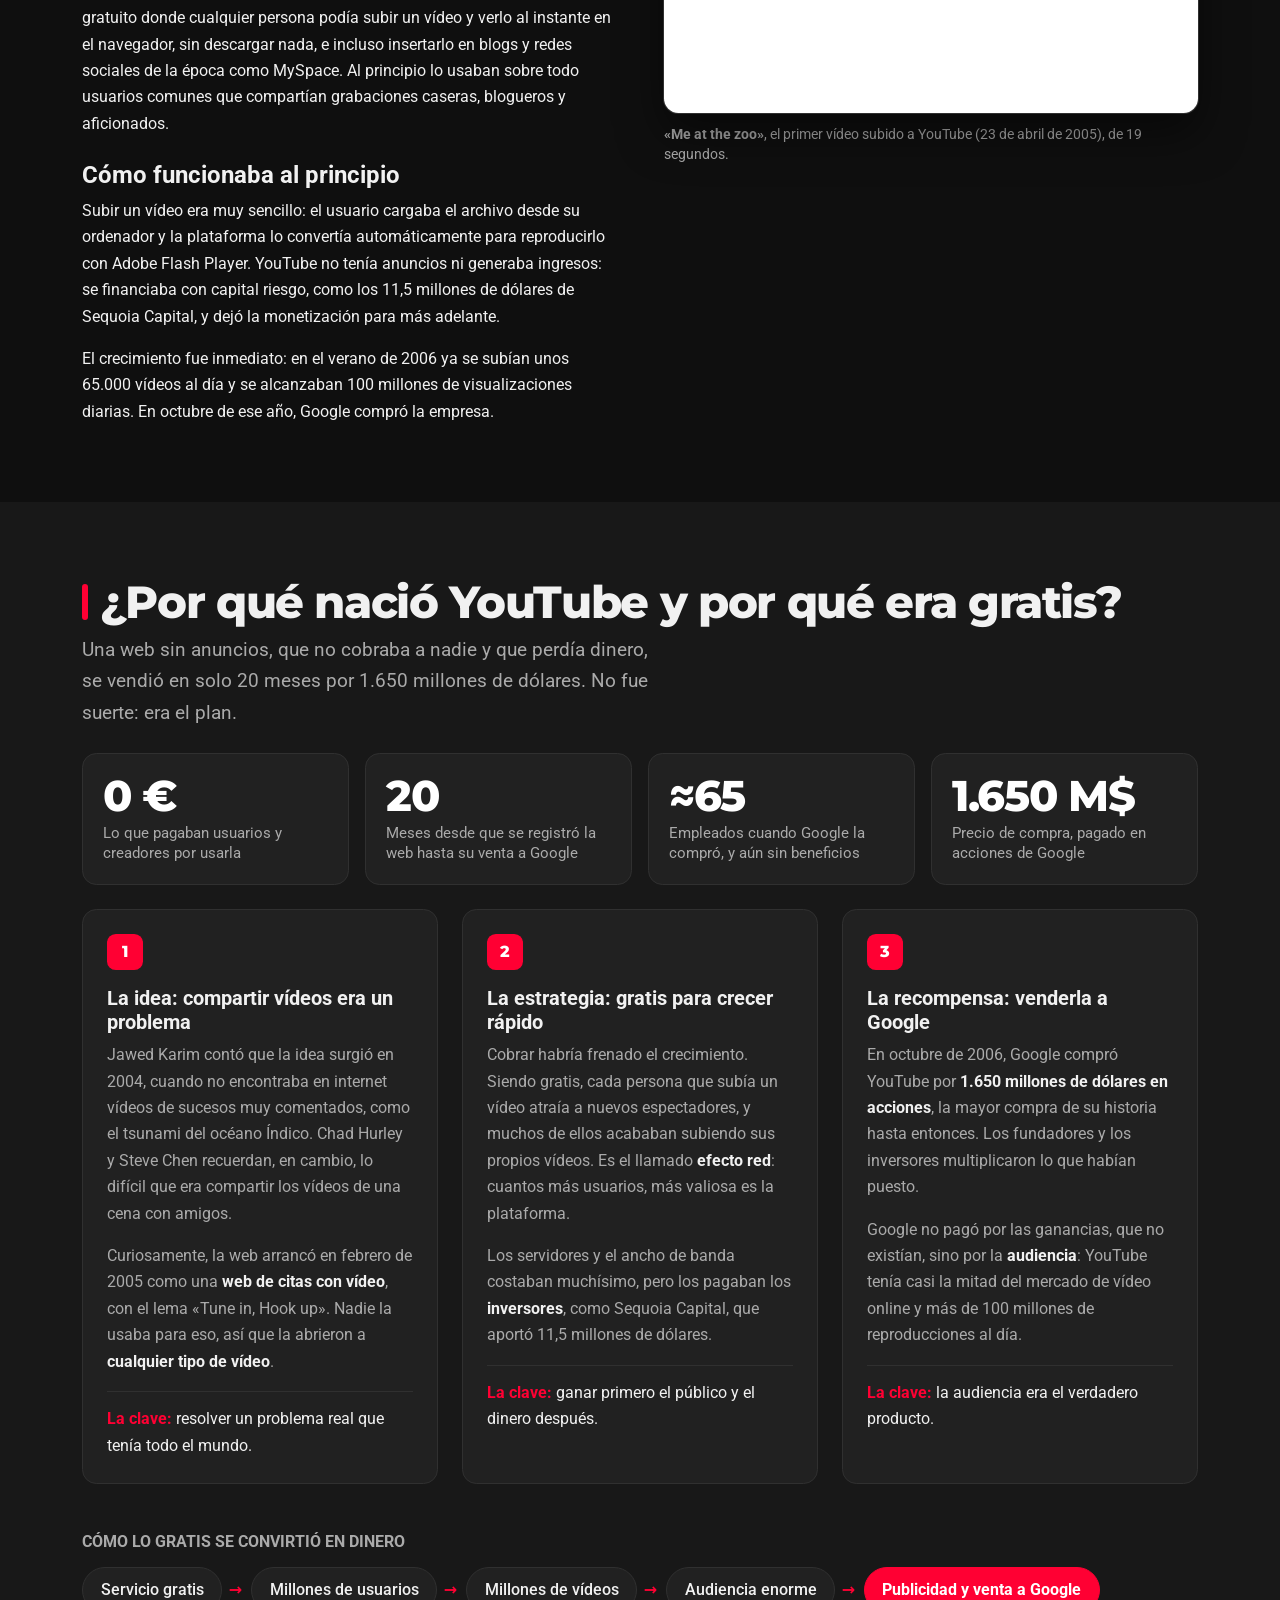
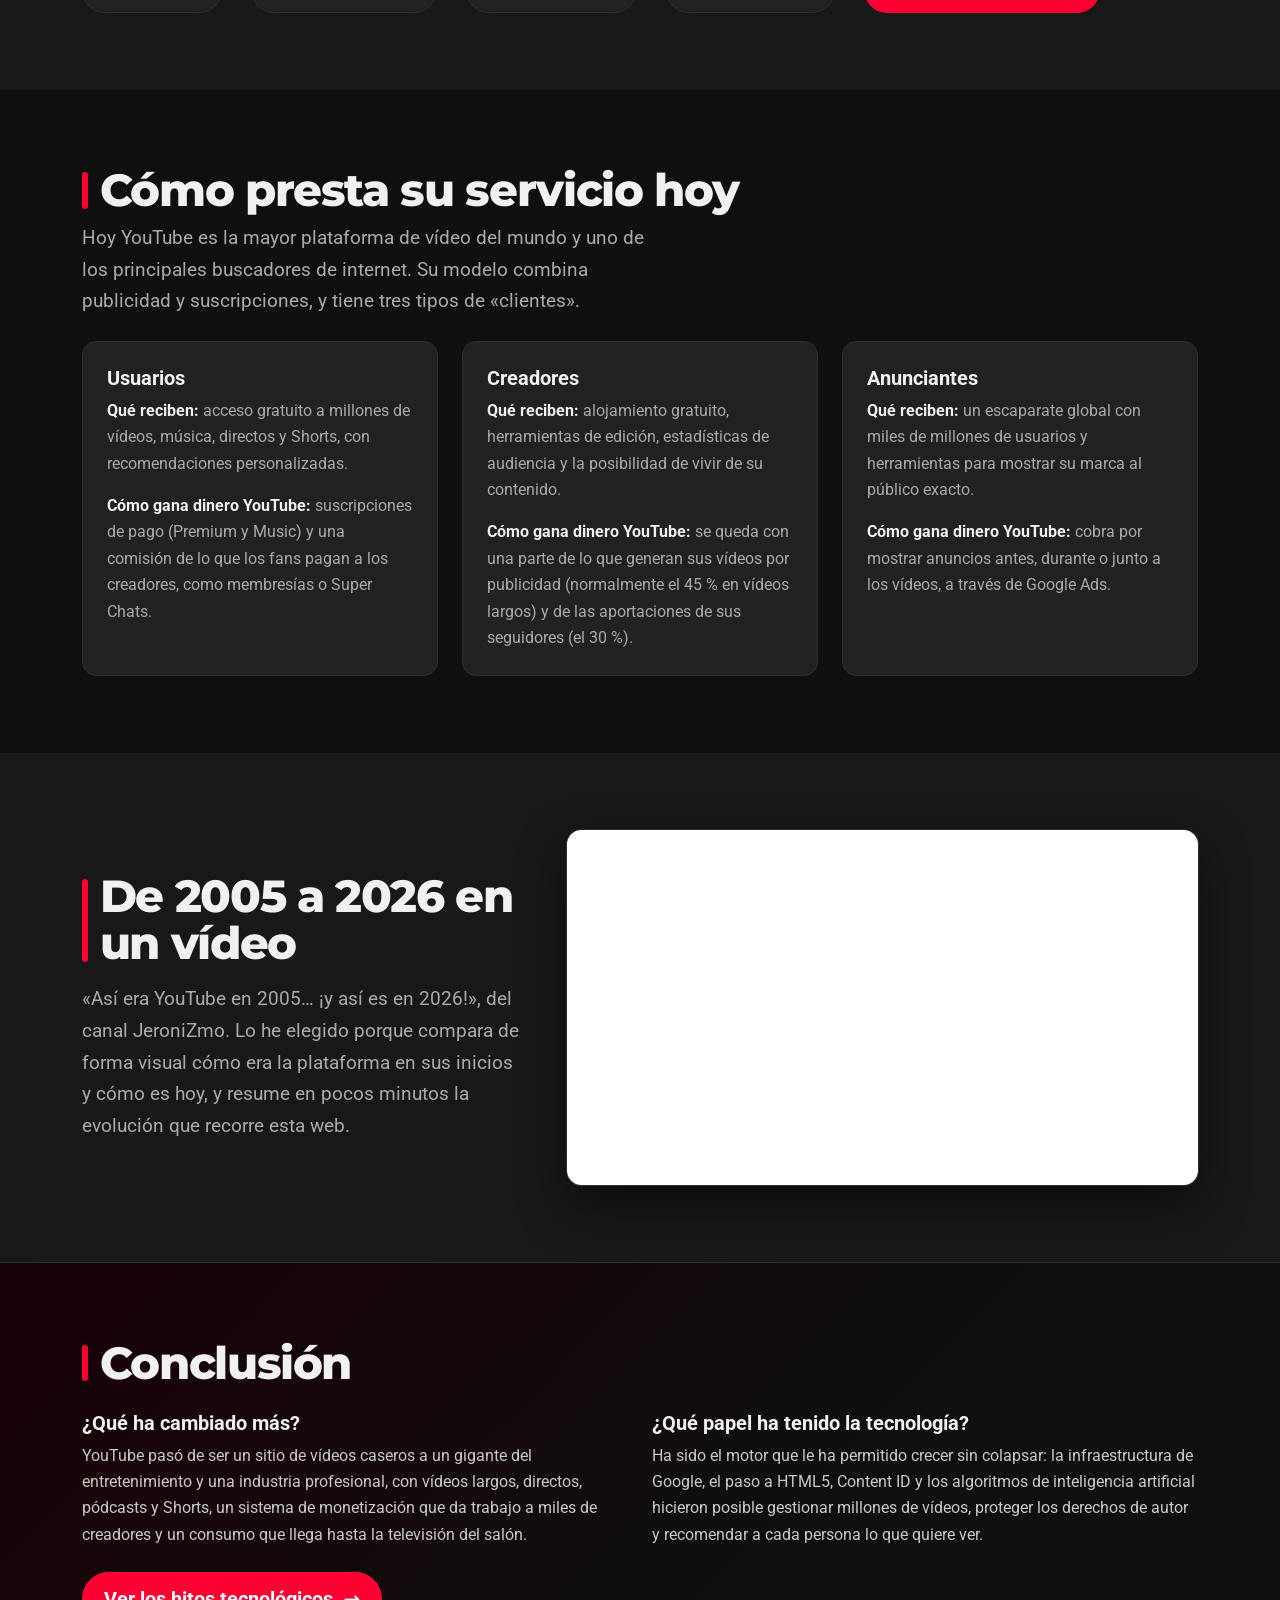
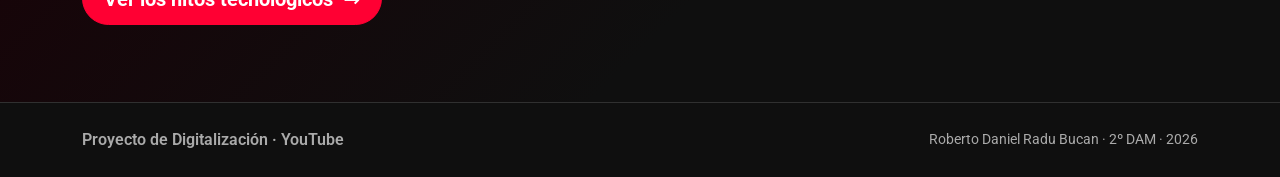
==== commit 7fa7a4bd: "Inicio: añade por qué nació YouTube y por qué era gratis" ====
--- a/index.html
+++ b/index.html
@@ -148,8 +148,74 @@
       </div>
     </section>
 
+    <!-- Por qué nació y por qué era gratis: tres pasos y la cadena de valor. -->
+    <section class="seccion seccion-gris" aria-labelledby="titulo-gratis">
+      <div class="container">
+        <h2 id="titulo-gratis" class="titulo-seccion mb-2">¿Por qué nació YouTube y por qué era gratis?</h2>
+        <p class="introduccion mb-4">
+          Una web sin anuncios, que no cobraba a nadie y que perdía dinero, se vendió en solo 20 meses
+          por 1.650 millones de dólares. No fue suerte: era el plan.
+        </p>
+
+        <!-- Cifras clave del plan. -->
+        <div class="row row-cols-2 row-cols-lg-4 g-3 mb-4">
+          <div class="col"><div class="tarjeta-dato h-100"><span class="dato-numero">0 €</span><span class="dato-texto">Lo que pagaban usuarios y creadores por usarla</span></div></div>
+          <div class="col"><div class="tarjeta-dato h-100"><span class="dato-numero">20</span><span class="dato-texto">Meses desde que se registró la web hasta su venta a Google</span></div></div>
+          <div class="col"><div class="tarjeta-dato h-100"><span class="dato-numero">≈65</span><span class="dato-texto">Empleados cuando Google la compró, y aún sin beneficios</span></div></div>
+          <div class="col"><div class="tarjeta-dato h-100"><span class="dato-numero">1.650 M$</span><span class="dato-texto">Precio de compra, pagado en acciones de Google</span></div></div>
+        </div>
+
+        <!-- Los tres pasos del plan. -->
+        <ol class="row row-cols-1 row-cols-md-3 g-3 g-lg-4 list-unstyled mb-0">
+          <li class="col">
+            <article class="card tarjeta h-100">
+              <div class="card-body p-4">
+                <span class="paso-numero" aria-hidden="true">1</span>
+                <h3 class="h5 fw-bold mt-3">La idea: compartir vídeos era un problema</h3>
+                <p>Jawed Karim contó que la idea surgió en 2004, cuando no encontraba en internet vídeos de sucesos muy comentados, como el tsunami del océano Índico. Chad Hurley y Steve Chen recuerdan, en cambio, lo difícil que era compartir los vídeos de una cena con amigos.</p>
+                <p>Curiosamente, la web arrancó en febrero de 2005 como una <strong>web de citas con vídeo</strong>, con el lema «Tune in, Hook up». Nadie la usaba para eso, así que la abrieron a <strong>cualquier tipo de vídeo</strong>.</p>
+                <p class="paso-clave mb-0"><strong>La clave:</strong> resolver un problema real que tenía todo el mundo.</p>
+              </div>
+            </article>
+          </li>
+          <li class="col">
+            <article class="card tarjeta h-100">
+              <div class="card-body p-4">
+                <span class="paso-numero" aria-hidden="true">2</span>
+                <h3 class="h5 fw-bold mt-3">La estrategia: gratis para crecer rápido</h3>
+                <p>Cobrar habría frenado el crecimiento. Siendo gratis, cada persona que subía un vídeo atraía a nuevos espectadores, y muchos de ellos acababan subiendo sus propios vídeos. Es el llamado <strong>efecto red</strong>: cuantos más usuarios, más valiosa es la plataforma.</p>
+                <p>Los servidores y el ancho de banda costaban muchísimo, pero los pagaban los <strong>inversores</strong>, como Sequoia Capital, que aportó 11,5 millones de dólares.</p>
+                <p class="paso-clave mb-0"><strong>La clave:</strong> ganar primero el público y el dinero después.</p>
+              </div>
+            </article>
+          </li>
+          <li class="col">
+            <article class="card tarjeta h-100">
+              <div class="card-body p-4">
+                <span class="paso-numero" aria-hidden="true">3</span>
+                <h3 class="h5 fw-bold mt-3">La recompensa: venderla a Google</h3>
+                <p>En octubre de 2006, Google compró YouTube por <strong>1.650 millones de dólares en acciones</strong>, la mayor compra de su historia hasta entonces. Los fundadores y los inversores multiplicaron lo que habían puesto.</p>
+                <p>Google no pagó por las ganancias, que no existían, sino por la <strong>audiencia</strong>: YouTube tenía casi la mitad del mercado de vídeo online y más de 100 millones de reproducciones al día.</p>
+                <p class="paso-clave mb-0"><strong>La clave:</strong> la audiencia era el verdadero producto.</p>
+              </div>
+            </article>
+          </li>
+        </ol>
+
+        <!-- Cadena de valor: cómo lo gratis se convierte en dinero. -->
+        <h3 class="h6 fw-bold text-uppercase texto-gris mt-5 mb-3">Cómo lo gratis se convirtió en dinero</h3>
+        <ol class="cadena-valor list-unstyled mb-0">
+          <li>Servicio gratis</li>
+          <li>Millones de usuarios</li>
+          <li>Millones de vídeos</li>
+          <li>Audiencia enorme</li>
+          <li class="cadena-final">Publicidad y venta a Google</li>
+        </ol>
+      </div>
+    </section>
+
     <!-- Una columna en móvil y tres a partir del breakpoint md. -->
-    <section class="seccion seccion-gris" aria-labelledby="titulo-hoy">
+    <section class="seccion" aria-labelledby="titulo-hoy">
       <div class="container">
         <h2 id="titulo-hoy" class="titulo-seccion mb-2">Cómo presta su servicio hoy</h2>
         <p class="introduccion mb-4">
@@ -189,7 +255,7 @@
     </section>
 
     <!-- Vídeo sobre la evolución de YouTube. -->
-    <section class="seccion" aria-labelledby="titulo-video">
+    <section class="seccion seccion-gris" aria-labelledby="titulo-video">
       <div class="container">
         <div class="row g-4 g-lg-5 align-items-center">
           <div class="col-lg-5">
--- a/css/style.css
+++ b/css/style.css
@@ -392,6 +392,67 @@
   color: var(--texto);
 }
 
+/* ---------- Por qué era gratis: pasos y cadena de valor ---------- */
+.paso-numero {
+  display: inline-grid;
+  place-items: center;
+  width: 2.25rem;
+  height: 2.25rem;
+  border-radius: .55rem;
+  background: var(--rojo);
+  color: #fff;
+  font-family: var(--letra-titulos);
+  font-weight: 800;
+}
+
+.tarjeta .paso-clave {
+  padding-top: .9rem;
+  border-top: 1px solid var(--borde);
+  color: var(--texto);
+}
+
+.tarjeta .paso-clave strong {
+  color: var(--rojo);
+}
+
+.cadena-valor {
+  display: flex;
+  flex-wrap: wrap;
+  align-items: center;
+  gap: .6rem;
+}
+
+.cadena-valor li {
+  position: relative;
+  padding: .55rem 1.1rem;
+  border: 1px solid var(--borde);
+  border-radius: 2rem;
+  background: var(--tarjeta);
+  font-weight: 500;
+}
+
+/* Flecha entre pasos (decorativa: el orden ya lo da la lista <ol>). */
+.cadena-valor li + li::before {
+  content: "→";
+  position: absolute;
+  top: 50%;
+  left: -1.45rem;
+  transform: translateY(-50%);
+  color: var(--rojo);
+  font-weight: 700;
+}
+
+.cadena-valor li + li {
+  margin-left: 1.2rem;
+}
+
+.cadena-valor .cadena-final {
+  border-color: var(--rojo);
+  background: var(--rojo);
+  color: #fff;
+  font-weight: 700;
+}
+
 .tarjeta-dato {
   display: flex;
   flex-direction: column;
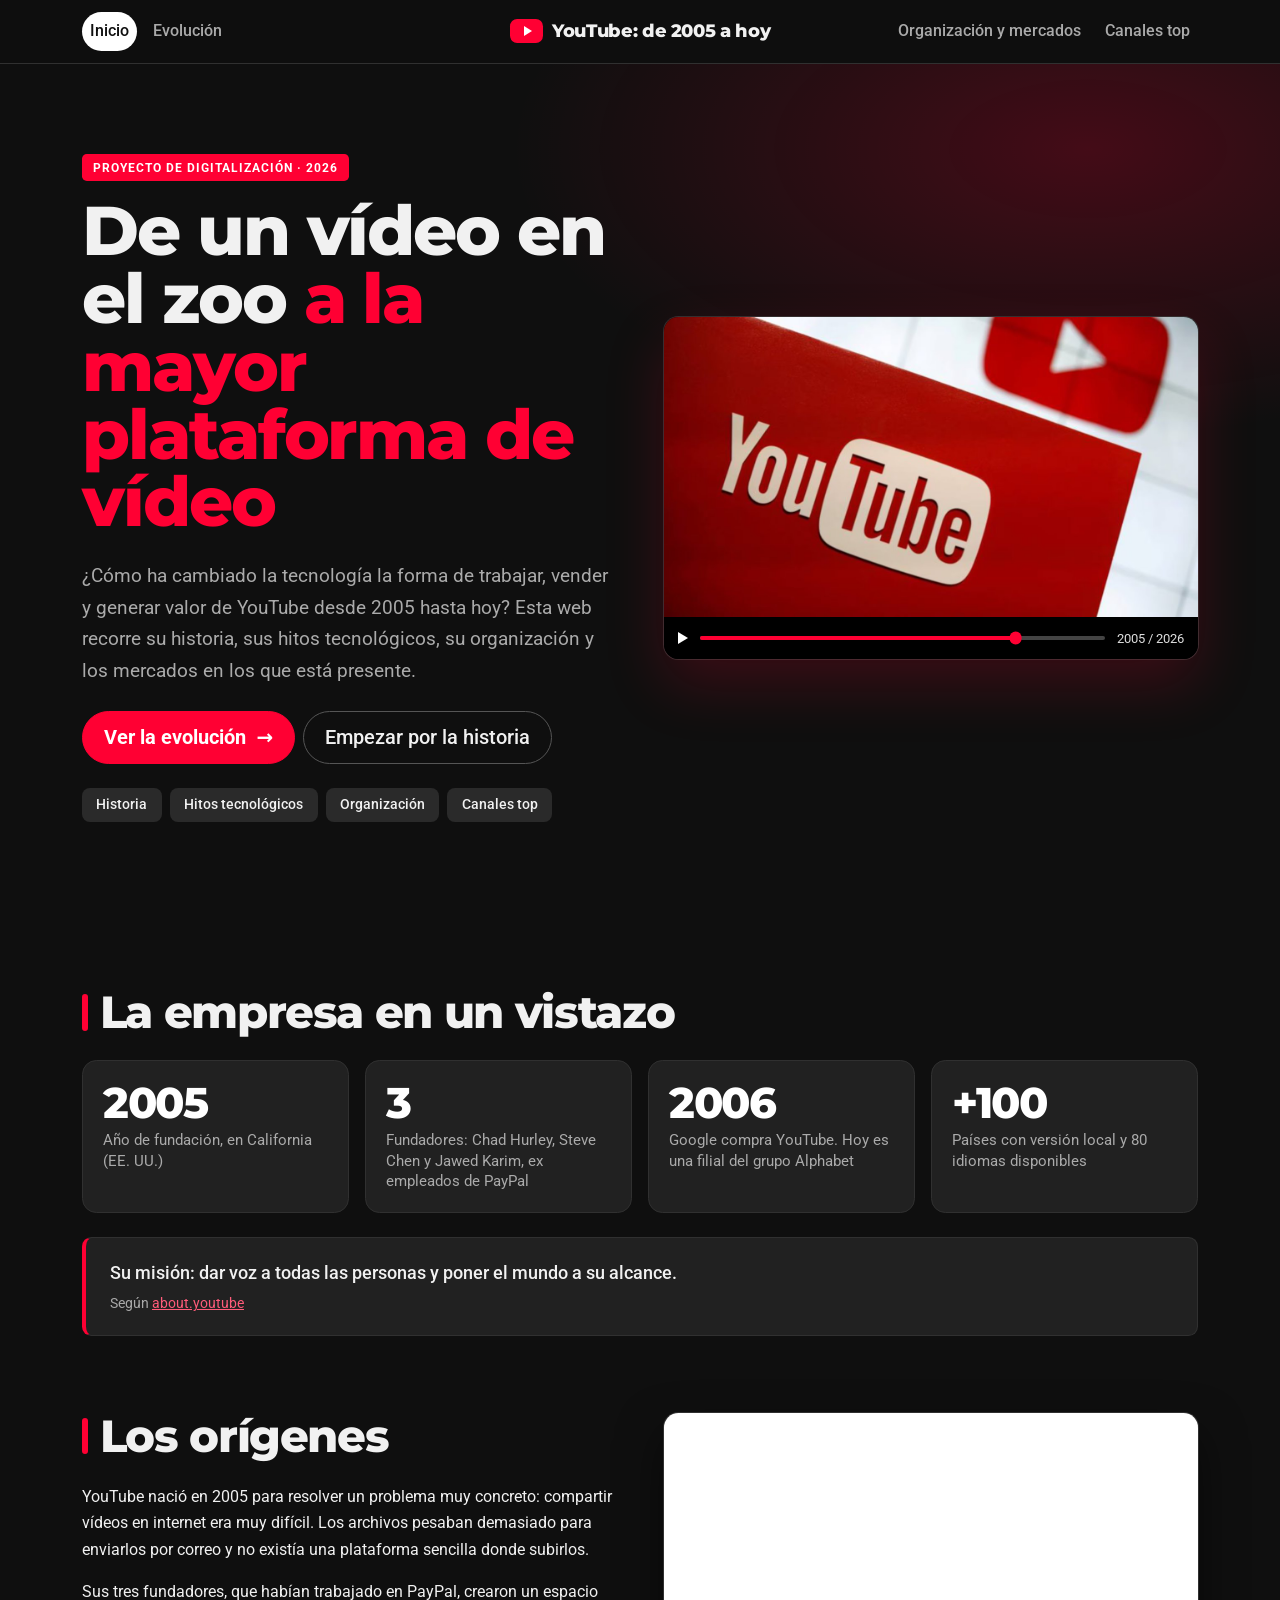
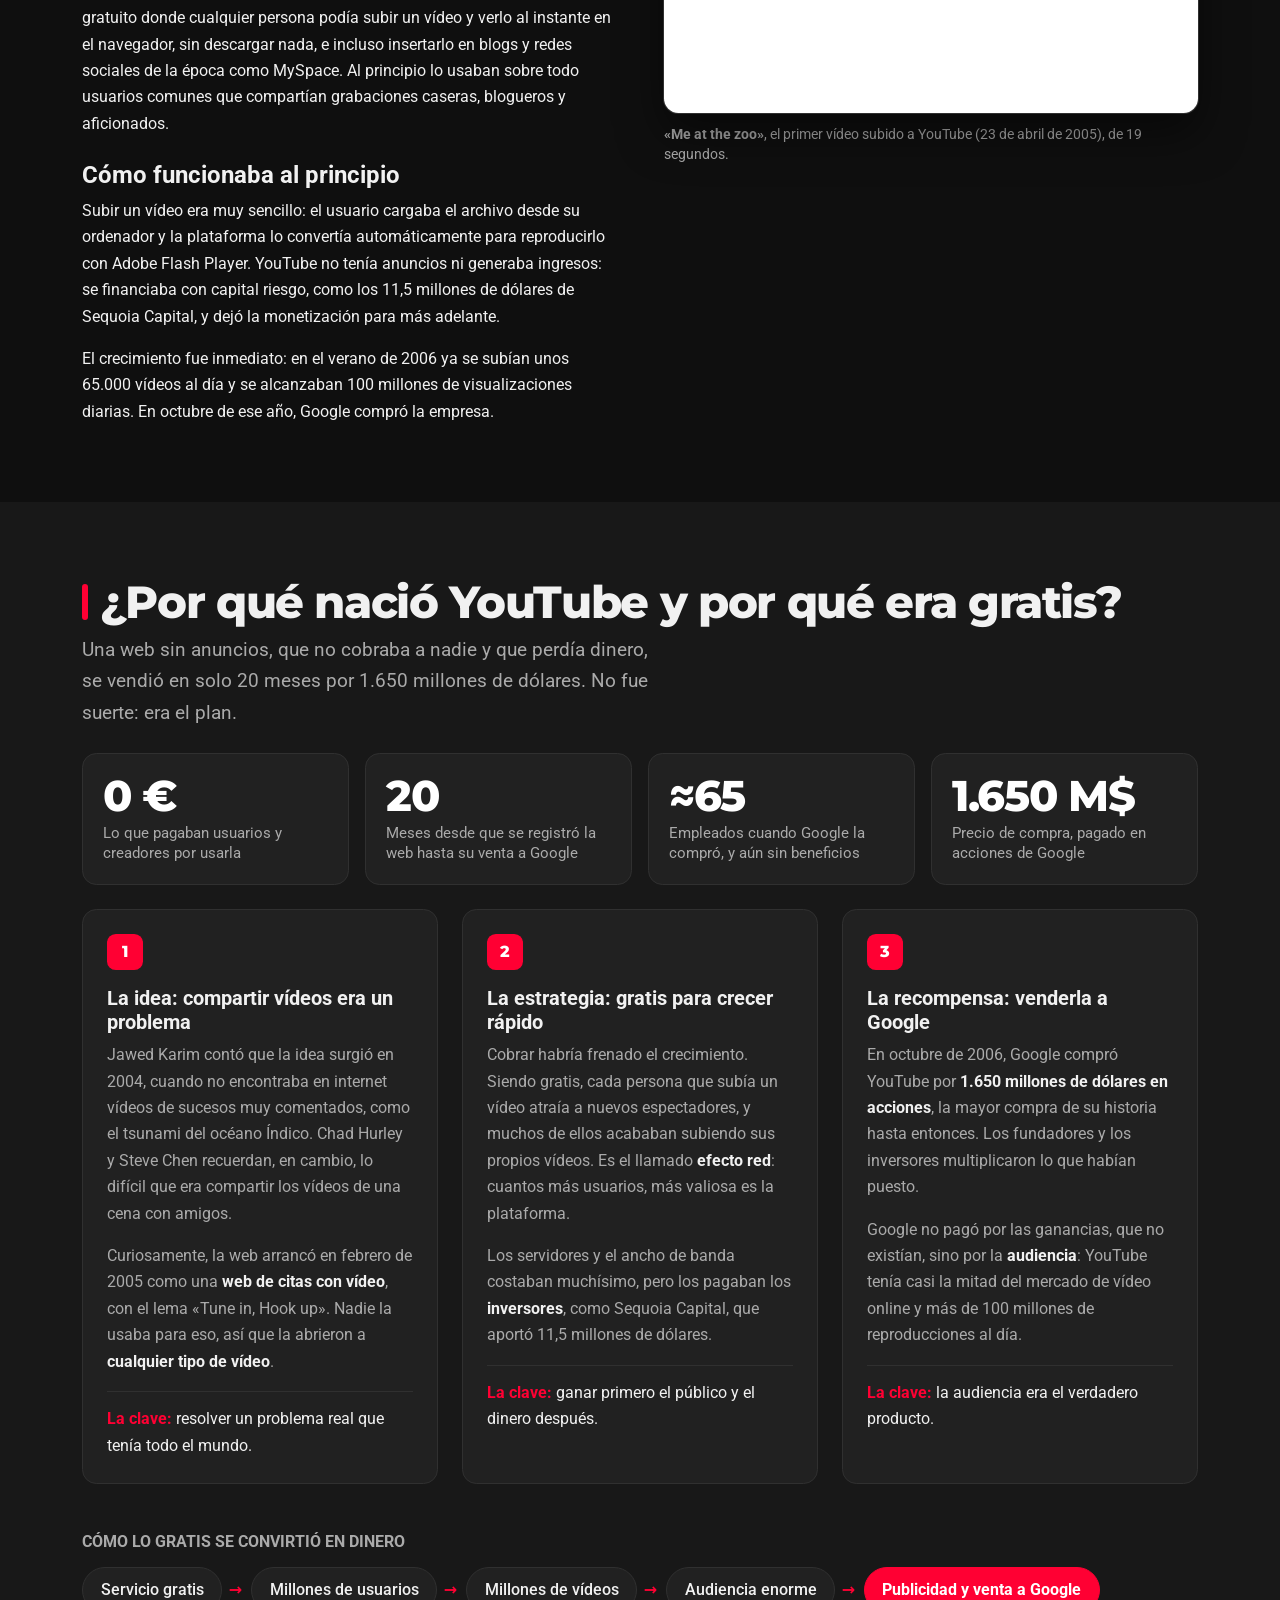
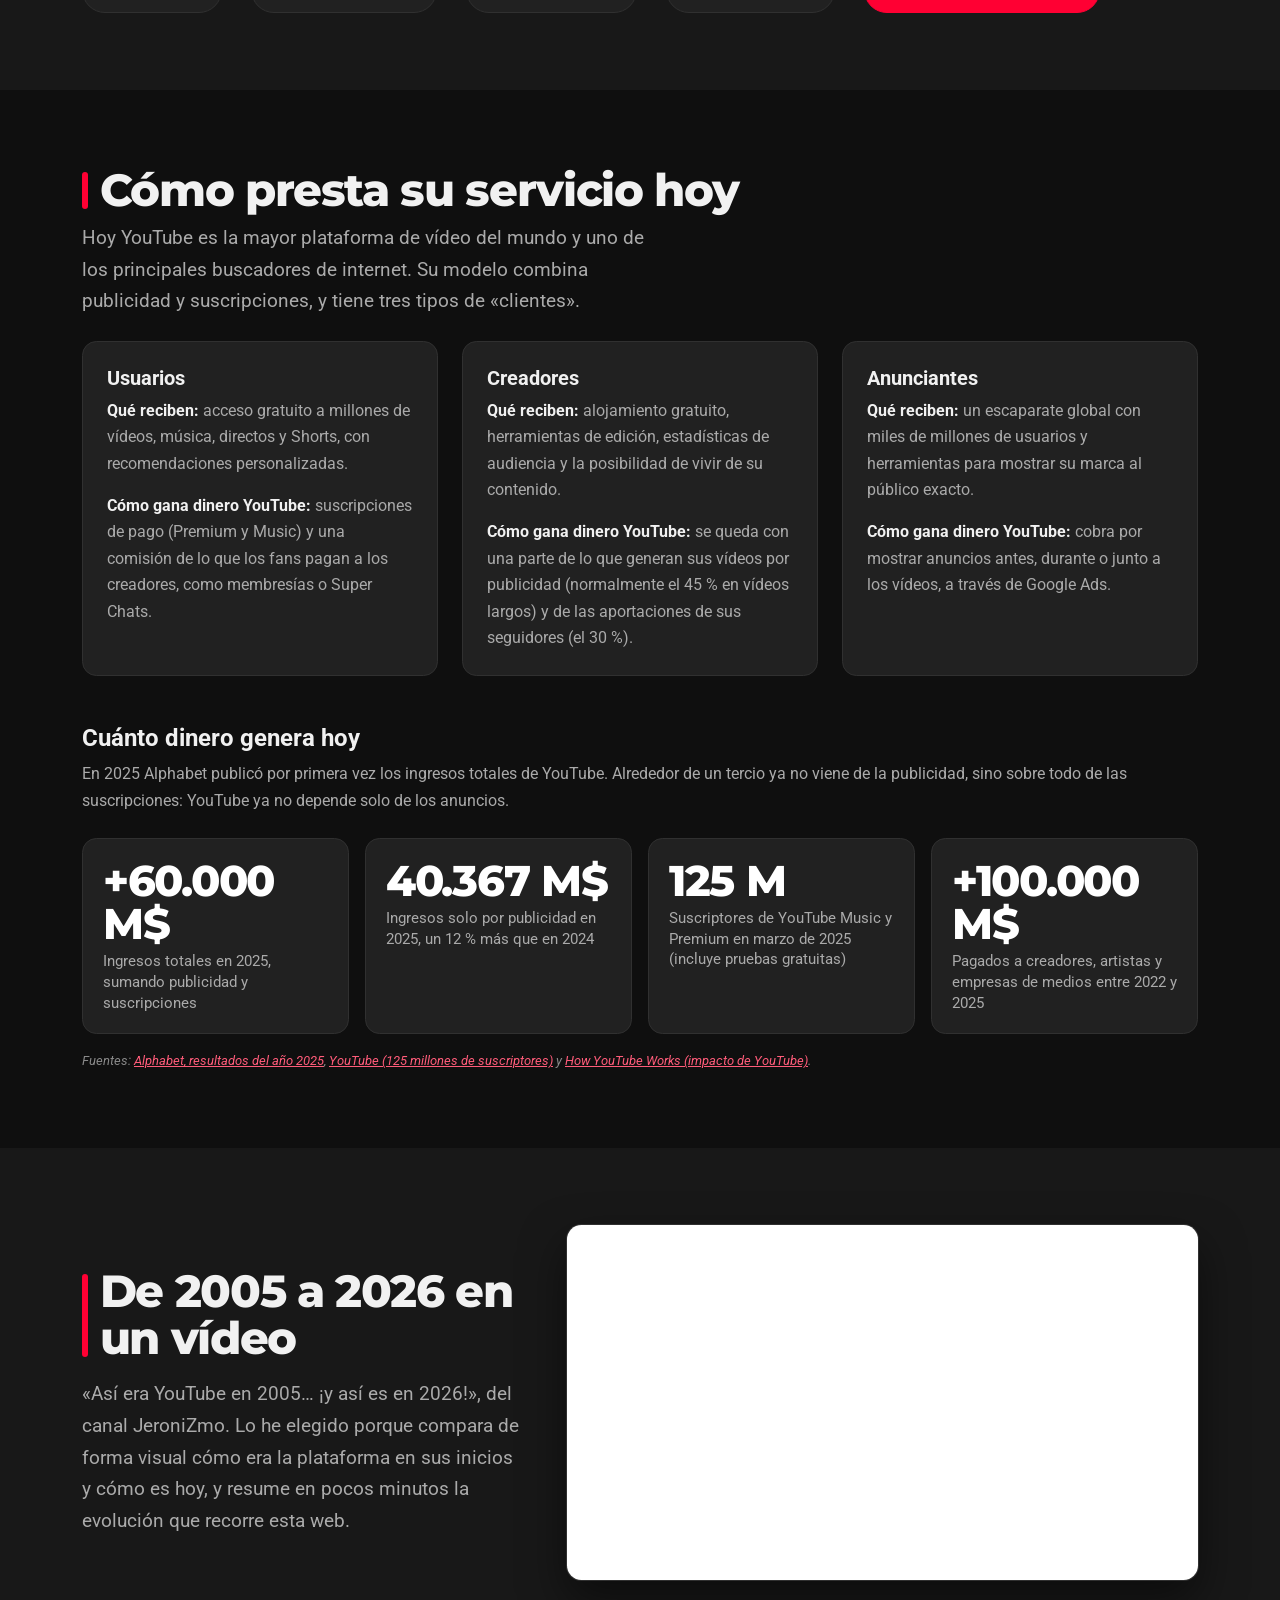
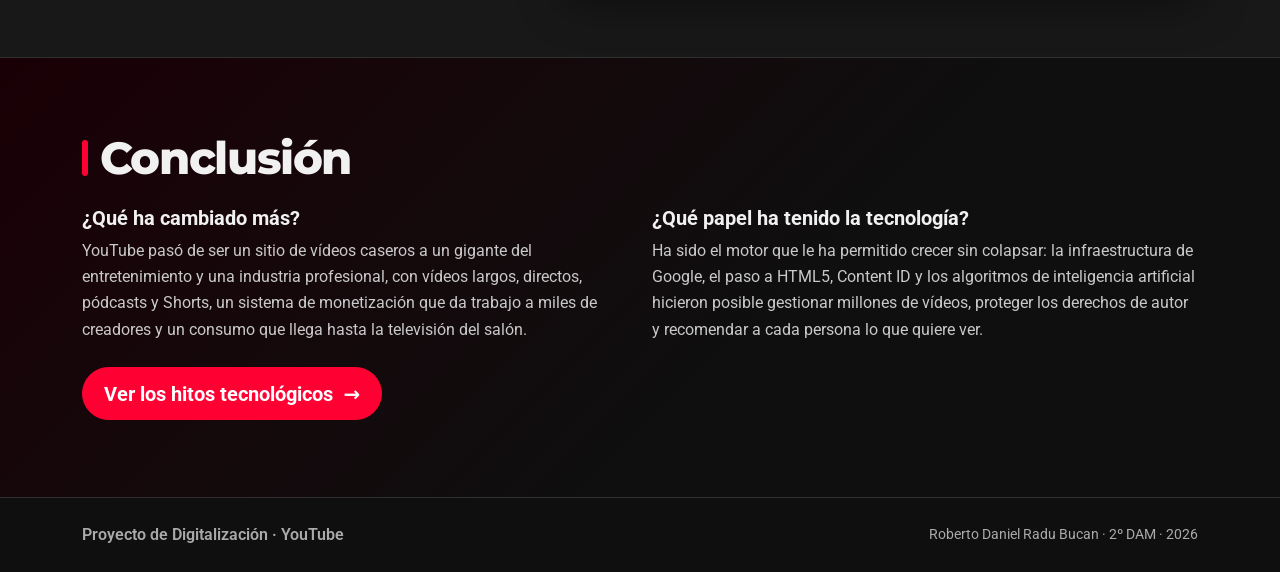
==== commit 5dab0974: "Añade cifras de negocio, la tecnología que no se ve y los problemas de YouTube" ====
--- a/index.html
+++ b/index.html
@@ -52,7 +52,7 @@
         <div class="row align-items-center g-4 g-lg-5">
           <div class="col-lg-6">
             <p class="etiqueta-superior mb-3">Proyecto de Digitalización · 2026</p>
-            <h1 id="titulo-inicio" class="portada-titulo">De un vídeo en el zoo <span>a la mayor plataforma de vídeo.</span></h1>
+            <h1 id="titulo-inicio" class="portada-titulo">De un vídeo en el zoo <span>a la mayor plataforma de vídeo</span></h1>
             <p class="introduccion mt-4 mb-4">
               ¿Cómo ha cambiado la tecnología la forma de trabajar, vender y generar valor de YouTube
               desde 2005 hasta hoy? Esta web recorre su historia, sus hitos tecnológicos, su organización
@@ -251,6 +251,24 @@
             </article>
           </div>
         </div>
+
+        <!-- Cifras de negocio actuales. -->
+        <h3 class="h4 fw-bold mt-5 mb-2">Cuánto dinero genera hoy</h3>
+        <p class="texto-gris mb-4">
+          En 2025 Alphabet publicó por primera vez los ingresos totales de YouTube. Alrededor de un tercio
+          ya no viene de la publicidad, sino sobre todo de las suscripciones: YouTube ya no depende solo de los anuncios.
+        </p>
+        <div class="row row-cols-2 row-cols-lg-4 g-3">
+          <div class="col"><div class="tarjeta-dato h-100"><span class="dato-numero">+60.000 M$</span><span class="dato-texto">Ingresos totales en 2025, sumando publicidad y suscripciones</span></div></div>
+          <div class="col"><div class="tarjeta-dato h-100"><span class="dato-numero">40.367 M$</span><span class="dato-texto">Ingresos solo por publicidad en 2025, un 12&nbsp;% más que en 2024</span></div></div>
+          <div class="col"><div class="tarjeta-dato h-100"><span class="dato-numero">125 M</span><span class="dato-texto">Suscriptores de YouTube Music y Premium en marzo de 2025 (incluye pruebas gratuitas)</span></div></div>
+          <div class="col"><div class="tarjeta-dato h-100"><span class="dato-numero">+100.000 M$</span><span class="dato-texto">Pagados a creadores, artistas y empresas de medios entre 2022 y 2025</span></div></div>
+        </div>
+        <p class="dato-fuente mt-3 mb-0">
+          Fuentes: <a href="https://www.sec.gov/Archives/edgar/data/1652044/000165204426000012/googexhibit991q42025.htm" target="_blank" rel="noopener">Alphabet, resultados del año 2025</a>,
+          <a href="https://artists.youtube/news/lyors-letter-125m-subscribers/" target="_blank" rel="noopener">YouTube (125 millones de suscriptores)</a>
+          y <a href="https://www.youtube.com/howyoutubeworks/youtubes-impact/" target="_blank" rel="noopener">How YouTube Works (impacto de YouTube)</a>.
+        </p>
       </div>
     </section>
 
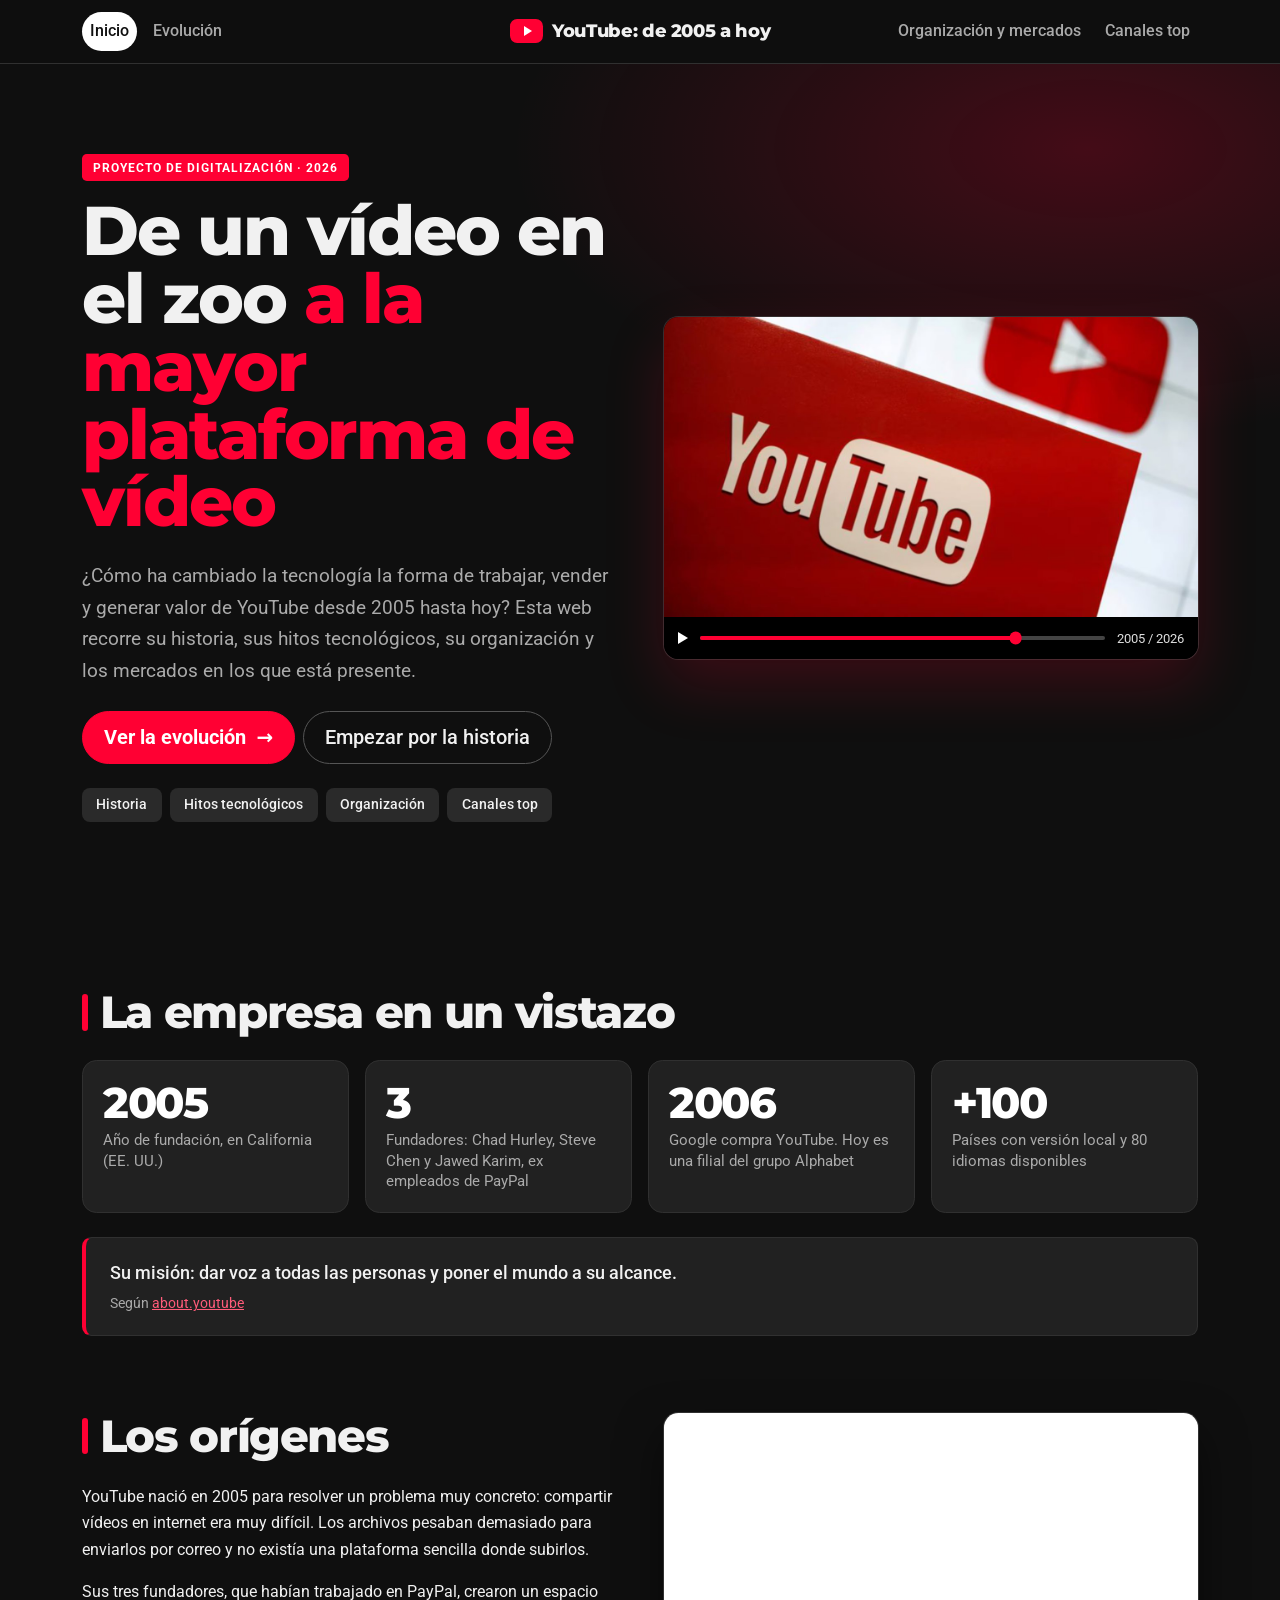
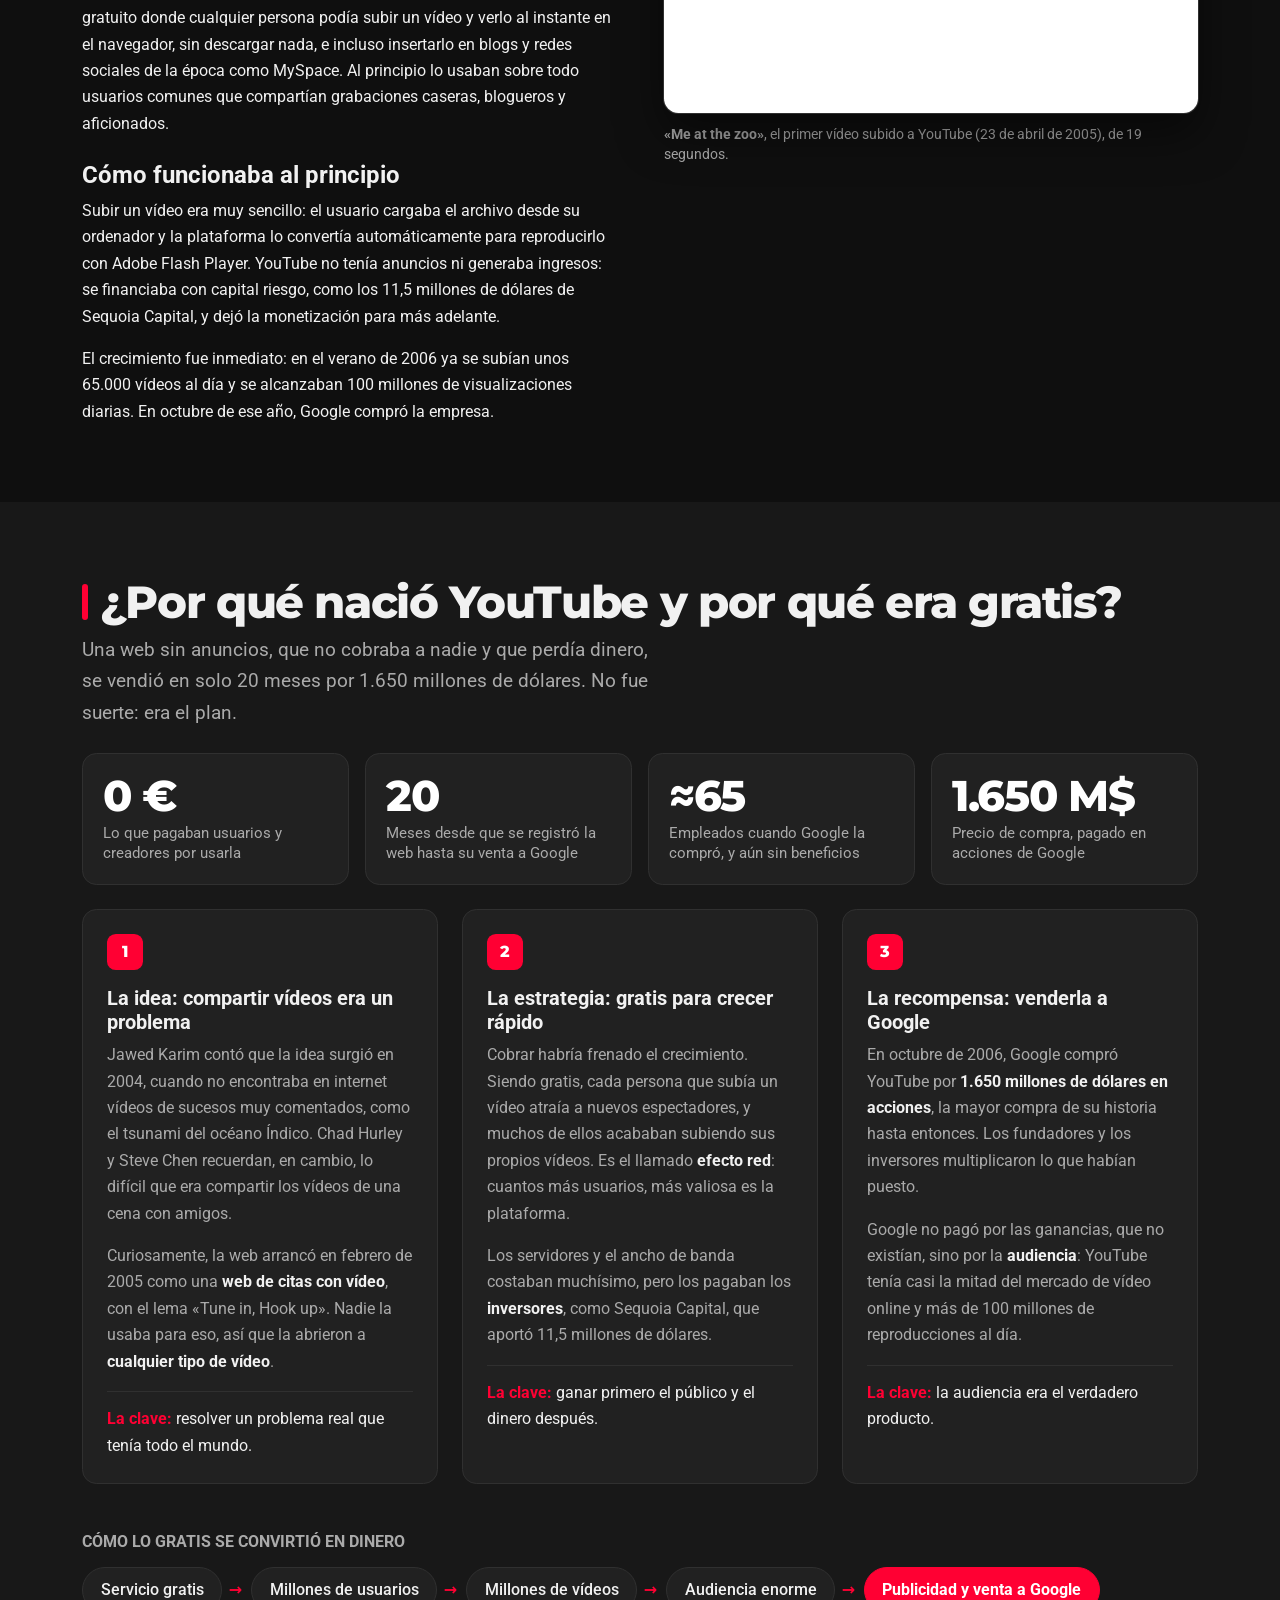
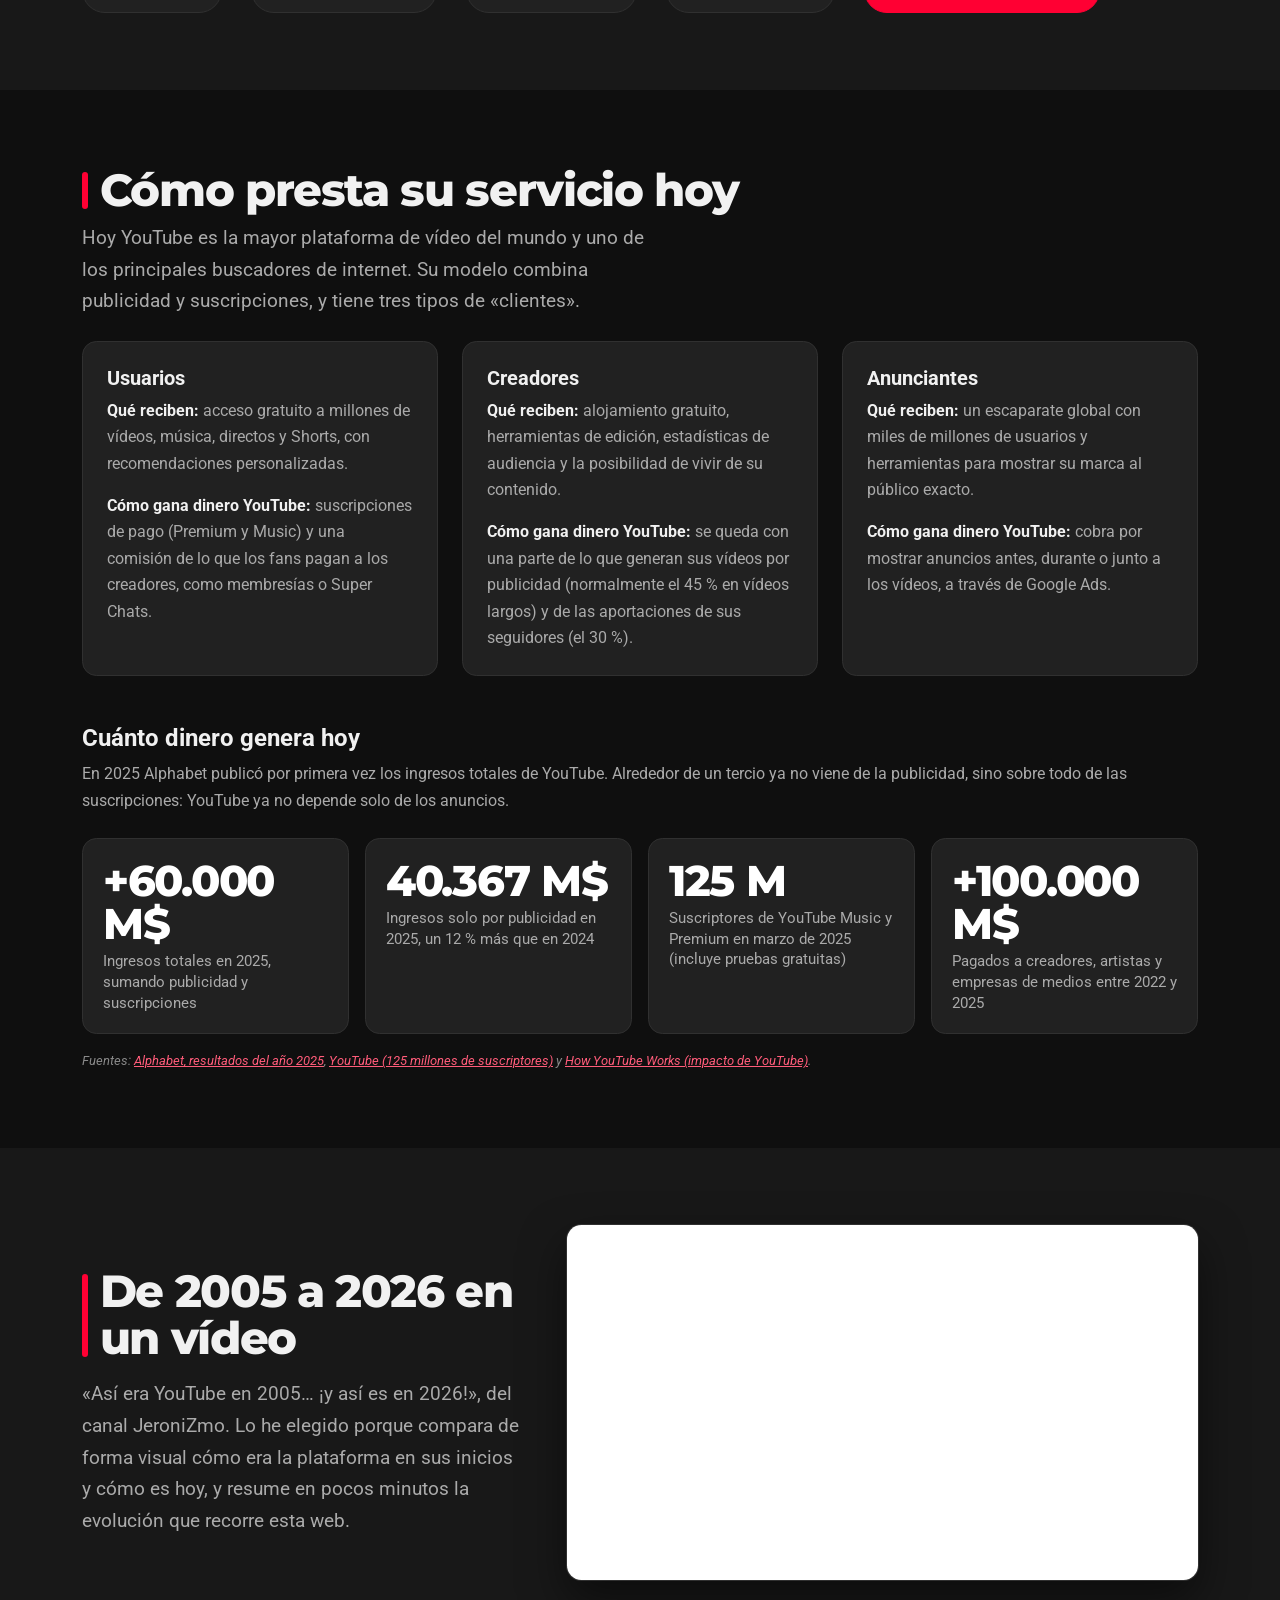
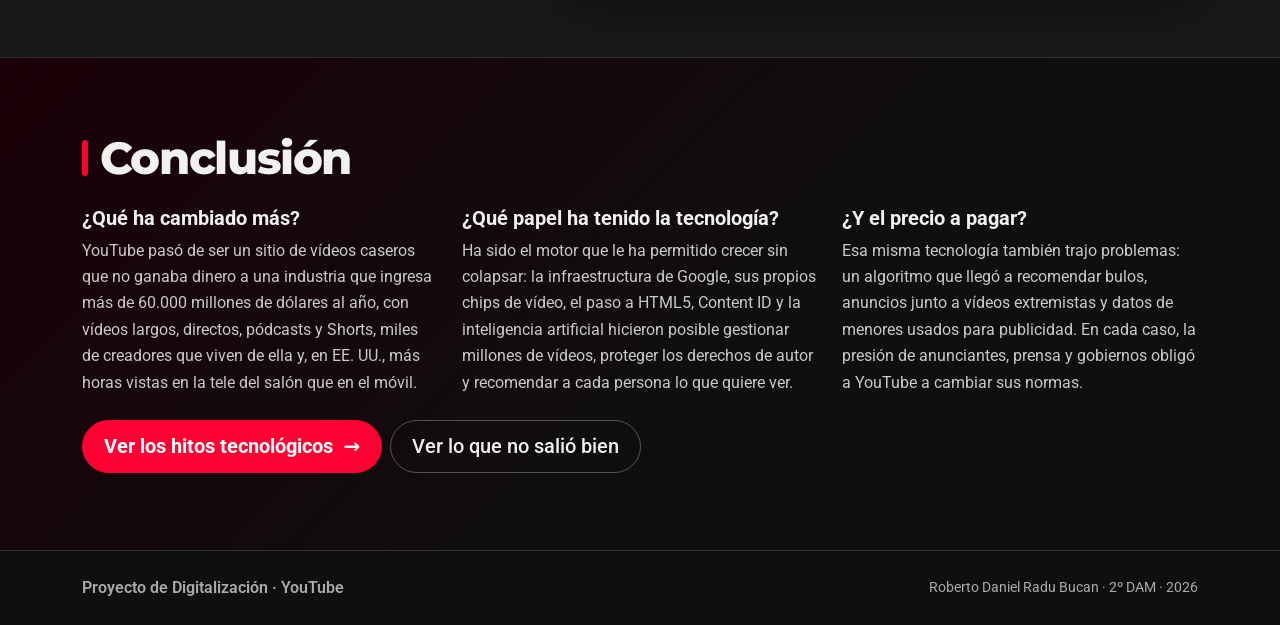
==== commit 22277791: "Índice en Evolución y conclusión de Inicio con los problemas y el negocio" ====
--- a/index.html
+++ b/index.html
@@ -300,16 +300,23 @@
       <div class="container">
         <h2 id="titulo-conclusion" class="titulo-seccion mb-4">Conclusión</h2>
         <div class="row g-4">
-          <div class="col-md-6">
+          <div class="col-lg-4">
             <h3 class="h5 fw-bold">¿Qué ha cambiado más?</h3>
-            <p class="mb-0">YouTube pasó de ser un sitio de vídeos caseros a un gigante del entretenimiento y una industria profesional, con vídeos largos, directos, pódcasts y Shorts, un sistema de monetización que da trabajo a miles de creadores y un consumo que llega hasta la televisión del salón.</p>
-          </div>
-          <div class="col-md-6">
+            <p class="mb-0">YouTube pasó de ser un sitio de vídeos caseros que no ganaba dinero a una industria que ingresa más de 60.000 millones de dólares al año, con vídeos largos, directos, pódcasts y Shorts, miles de creadores que viven de ella y, en EE. UU., más horas vistas en la tele del salón que en el móvil.</p>
+          </div>
+          <div class="col-lg-4">
             <h3 class="h5 fw-bold">¿Qué papel ha tenido la tecnología?</h3>
-            <p class="mb-0">Ha sido el motor que le ha permitido crecer sin colapsar: la infraestructura de Google, el paso a HTML5, Content ID y los algoritmos de inteligencia artificial hicieron posible gestionar millones de vídeos, proteger los derechos de autor y recomendar a cada persona lo que quiere ver.</p>
-          </div>
-        </div>
-        <a class="btn boton-rojo btn-lg mt-4" href="evolucion.html">Ver los hitos tecnológicos <span aria-hidden="true">→</span></a>
+            <p class="mb-0">Ha sido el motor que le ha permitido crecer sin colapsar: la infraestructura de Google, sus propios chips de vídeo, el paso a HTML5, Content ID y la inteligencia artificial hicieron posible gestionar millones de vídeos, proteger los derechos de autor y recomendar a cada persona lo que quiere ver.</p>
+          </div>
+          <div class="col-lg-4">
+            <h3 class="h5 fw-bold">¿Y el precio a pagar?</h3>
+            <p class="mb-0">Esa misma tecnología también trajo problemas: un algoritmo que llegó a recomendar bulos, anuncios junto a vídeos extremistas y datos de menores usados para publicidad. En cada caso, la presión de anunciantes, prensa y gobiernos obligó a YouTube a cambiar sus normas.</p>
+          </div>
+        </div>
+        <div class="d-flex flex-wrap gap-2 mt-4">
+          <a class="btn boton-rojo btn-lg" href="evolucion.html">Ver los hitos tecnológicos <span aria-hidden="true">→</span></a>
+          <a class="btn boton-borde btn-lg" href="evolucion.html#titulo-problemas">Ver lo que no salió bien</a>
+        </div>
       </div>
     </section>
   </main>
--- a/css/style.css
+++ b/css/style.css
@@ -19,6 +19,11 @@
   --bs-body-color: var(--texto);
 }
 
+/* Al saltar a un enlace interno (#...), deja hueco para el menú fijo. */
+html {
+  scroll-padding-top: calc(var(--altura-menu) + 1.5rem);
+}
+
 body {
   padding-top: var(--altura-menu);
   background: var(--fondo);
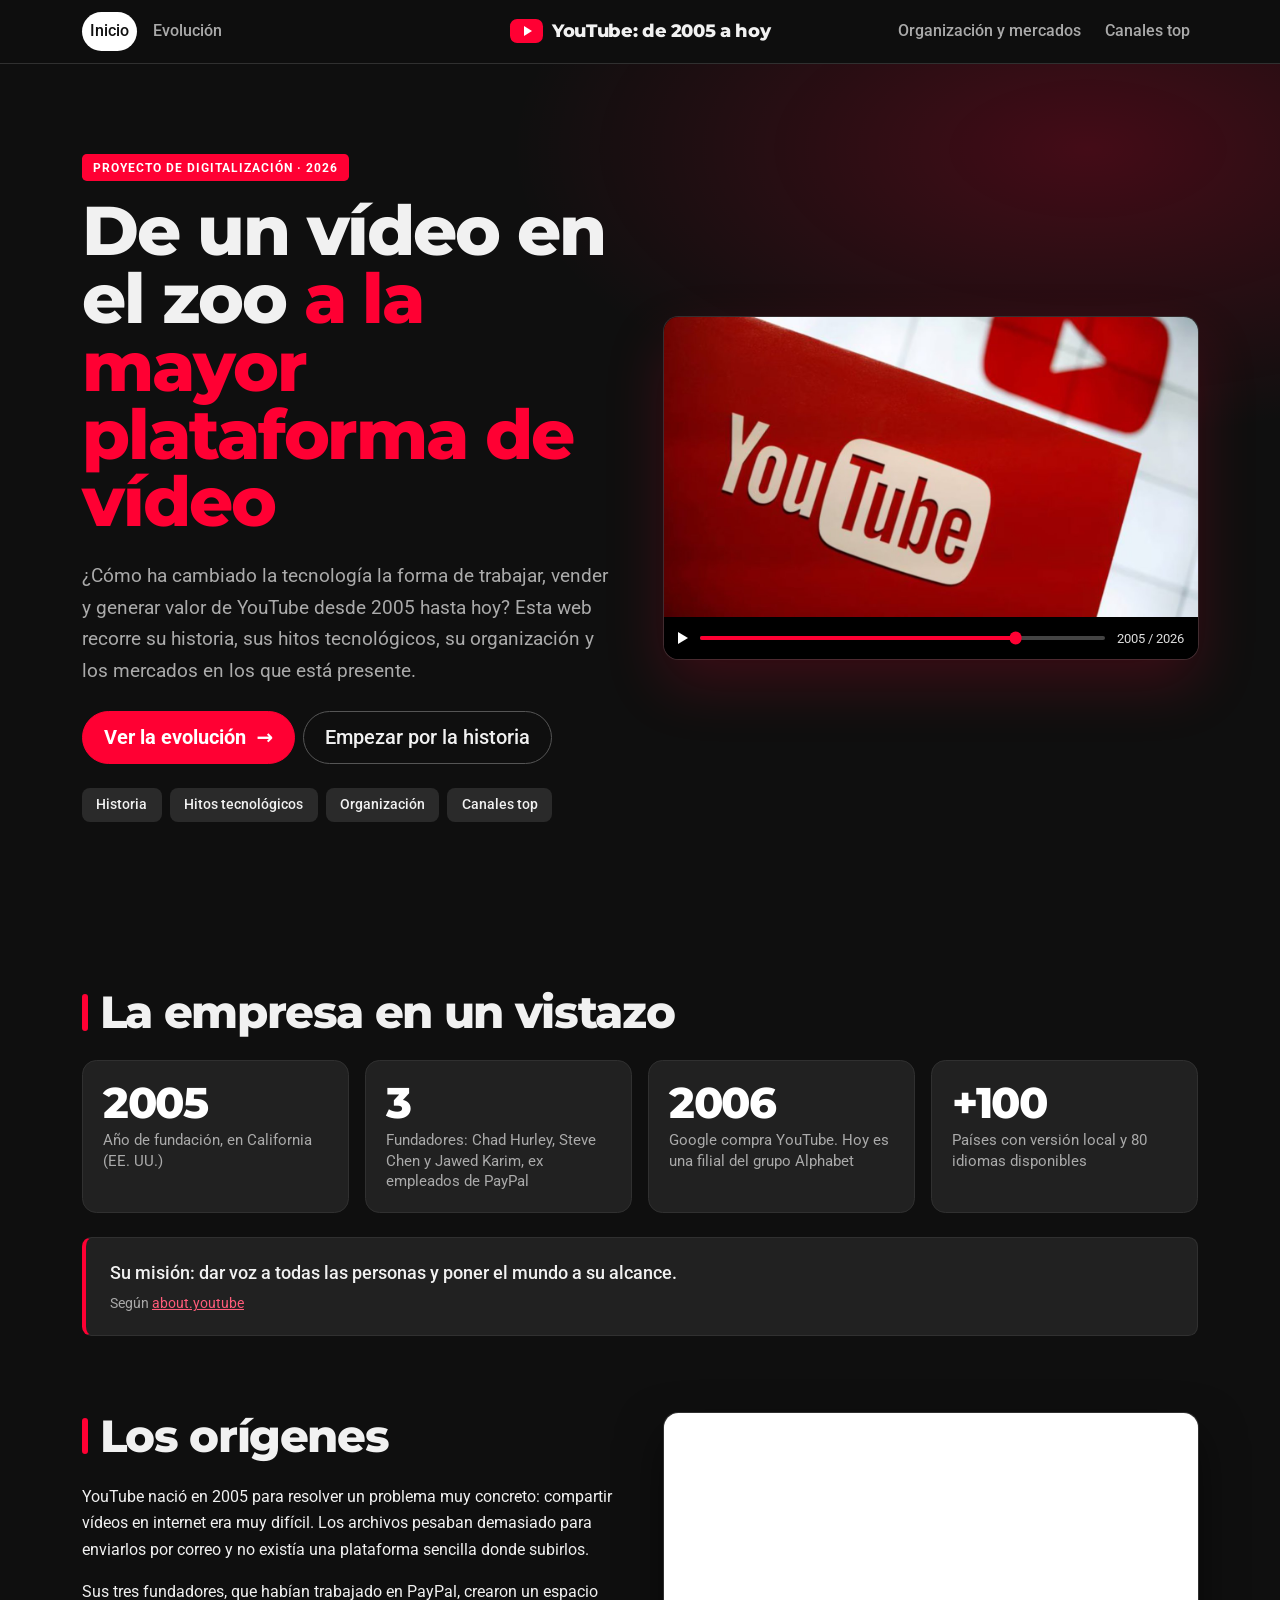
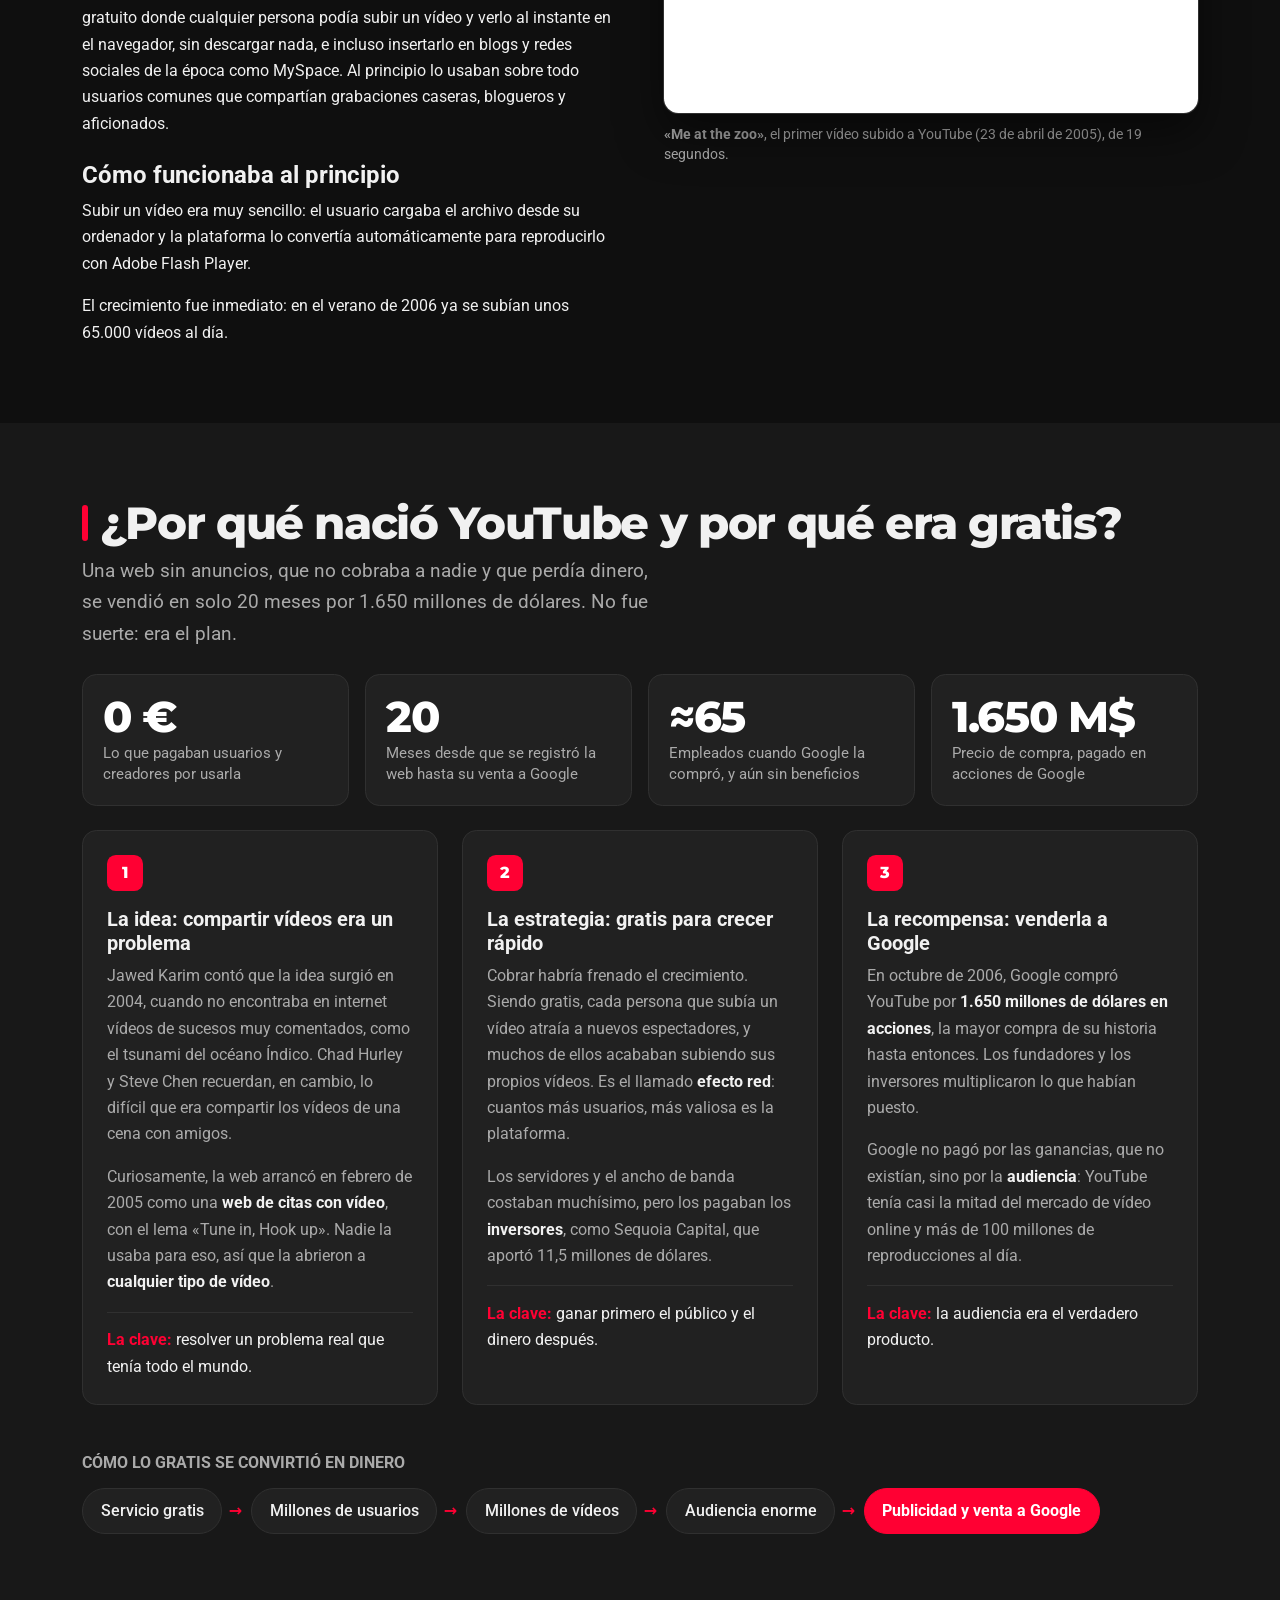
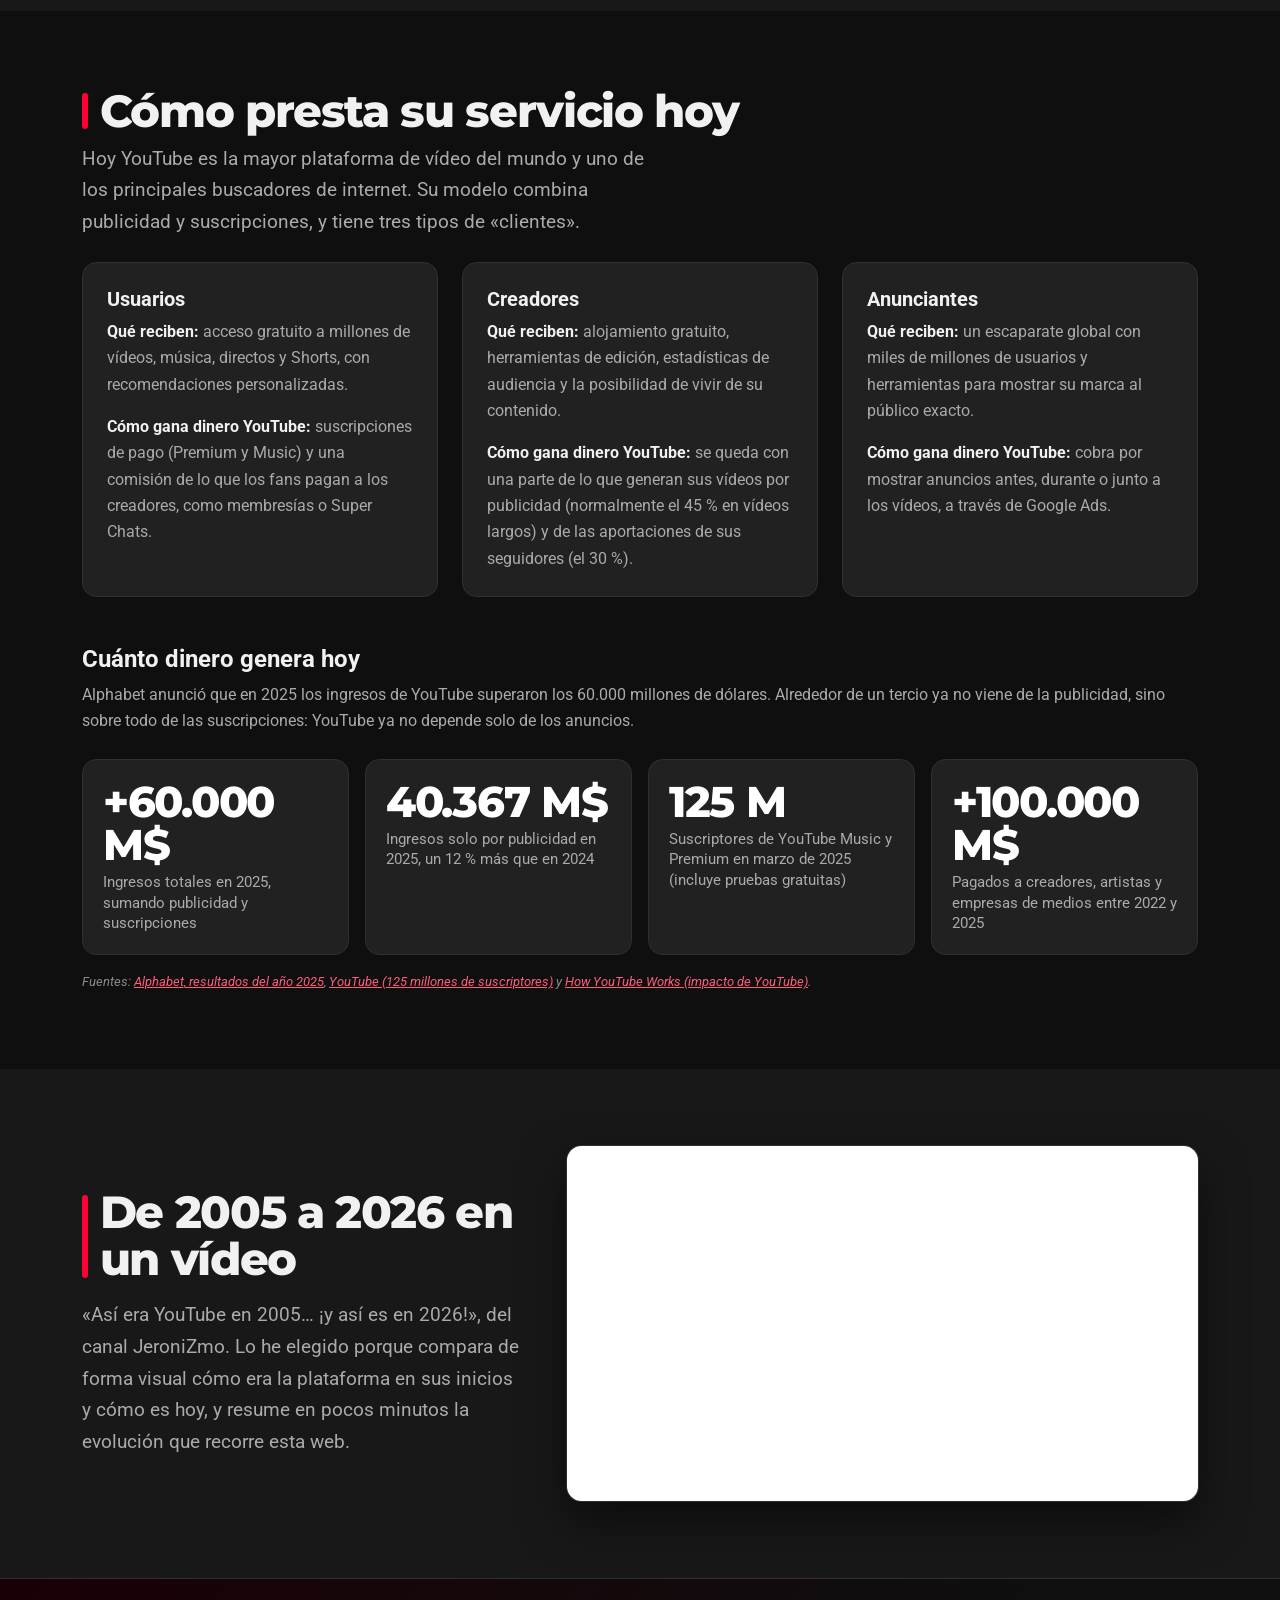
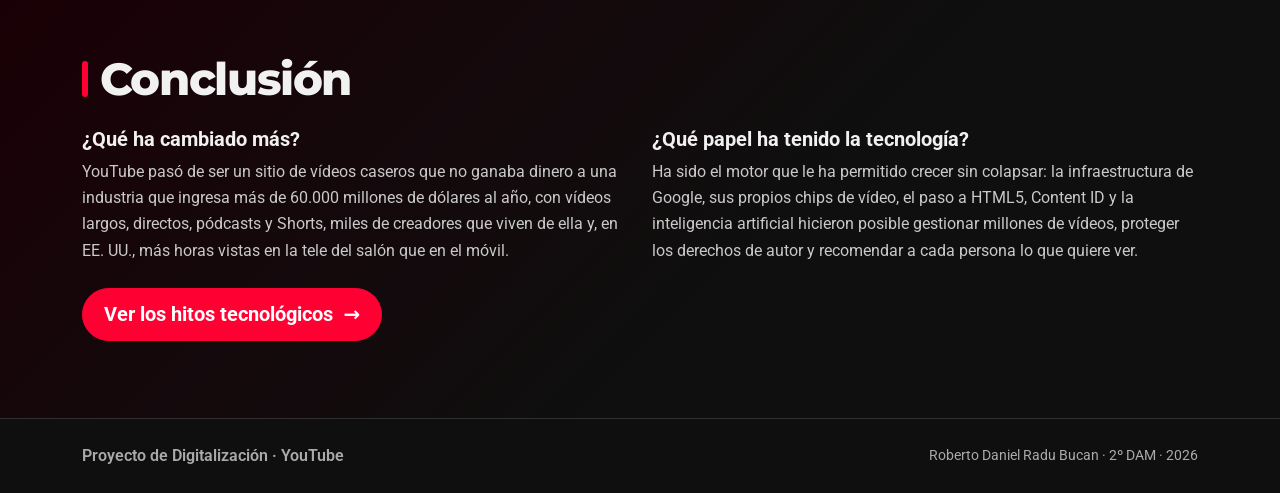
==== commit 34791486: "Quita «La otra cara», elimina datos repetidos y corrige la frase de ingresos" ====
--- a/index.html
+++ b/index.html
@@ -123,13 +123,10 @@
             <h3 class="h4 fw-bold mt-4">Cómo funcionaba al principio</h3>
             <p>
               Subir un vídeo era muy sencillo: el usuario cargaba el archivo desde su ordenador y la plataforma
-              lo convertía automáticamente para reproducirlo con Adobe Flash Player. YouTube no tenía anuncios ni
-              generaba ingresos: se financiaba con capital riesgo, como los 11,5 millones de dólares de Sequoia
-              Capital, y dejó la monetización para más adelante.
+              lo convertía automáticamente para reproducirlo con Adobe Flash Player.
             </p>
             <p class="mb-0">
-              El crecimiento fue inmediato: en el verano de 2006 ya se subían unos 65.000 vídeos al día y se
-              alcanzaban 100 millones de visualizaciones diarias. En octubre de ese año, Google compró la empresa.
+              El crecimiento fue inmediato: en el verano de 2006 ya se subían unos 65.000 vídeos al día.
             </p>
           </div>
           <div class="col-lg-6">
@@ -255,7 +252,7 @@
         <!-- Cifras de negocio actuales. -->
         <h3 class="h4 fw-bold mt-5 mb-2">Cuánto dinero genera hoy</h3>
         <p class="texto-gris mb-4">
-          En 2025 Alphabet publicó por primera vez los ingresos totales de YouTube. Alrededor de un tercio
+          Alphabet anunció que en 2025 los ingresos de YouTube superaron los 60.000 millones de dólares. Alrededor de un tercio
           ya no viene de la publicidad, sino sobre todo de las suscripciones: YouTube ya no depende solo de los anuncios.
         </p>
         <div class="row row-cols-2 row-cols-lg-4 g-3">
@@ -300,23 +297,16 @@
       <div class="container">
         <h2 id="titulo-conclusion" class="titulo-seccion mb-4">Conclusión</h2>
         <div class="row g-4">
-          <div class="col-lg-4">
+          <div class="col-md-6">
             <h3 class="h5 fw-bold">¿Qué ha cambiado más?</h3>
             <p class="mb-0">YouTube pasó de ser un sitio de vídeos caseros que no ganaba dinero a una industria que ingresa más de 60.000 millones de dólares al año, con vídeos largos, directos, pódcasts y Shorts, miles de creadores que viven de ella y, en EE. UU., más horas vistas en la tele del salón que en el móvil.</p>
           </div>
-          <div class="col-lg-4">
+          <div class="col-md-6">
             <h3 class="h5 fw-bold">¿Qué papel ha tenido la tecnología?</h3>
             <p class="mb-0">Ha sido el motor que le ha permitido crecer sin colapsar: la infraestructura de Google, sus propios chips de vídeo, el paso a HTML5, Content ID y la inteligencia artificial hicieron posible gestionar millones de vídeos, proteger los derechos de autor y recomendar a cada persona lo que quiere ver.</p>
           </div>
-          <div class="col-lg-4">
-            <h3 class="h5 fw-bold">¿Y el precio a pagar?</h3>
-            <p class="mb-0">Esa misma tecnología también trajo problemas: un algoritmo que llegó a recomendar bulos, anuncios junto a vídeos extremistas y datos de menores usados para publicidad. En cada caso, la presión de anunciantes, prensa y gobiernos obligó a YouTube a cambiar sus normas.</p>
-          </div>
-        </div>
-        <div class="d-flex flex-wrap gap-2 mt-4">
-          <a class="btn boton-rojo btn-lg" href="evolucion.html">Ver los hitos tecnológicos <span aria-hidden="true">→</span></a>
-          <a class="btn boton-borde btn-lg" href="evolucion.html#titulo-problemas">Ver lo que no salió bien</a>
-        </div>
+        </div>
+        <a class="btn boton-rojo btn-lg mt-4" href="evolucion.html">Ver los hitos tecnológicos <span aria-hidden="true">→</span></a>
       </div>
     </section>
   </main>
